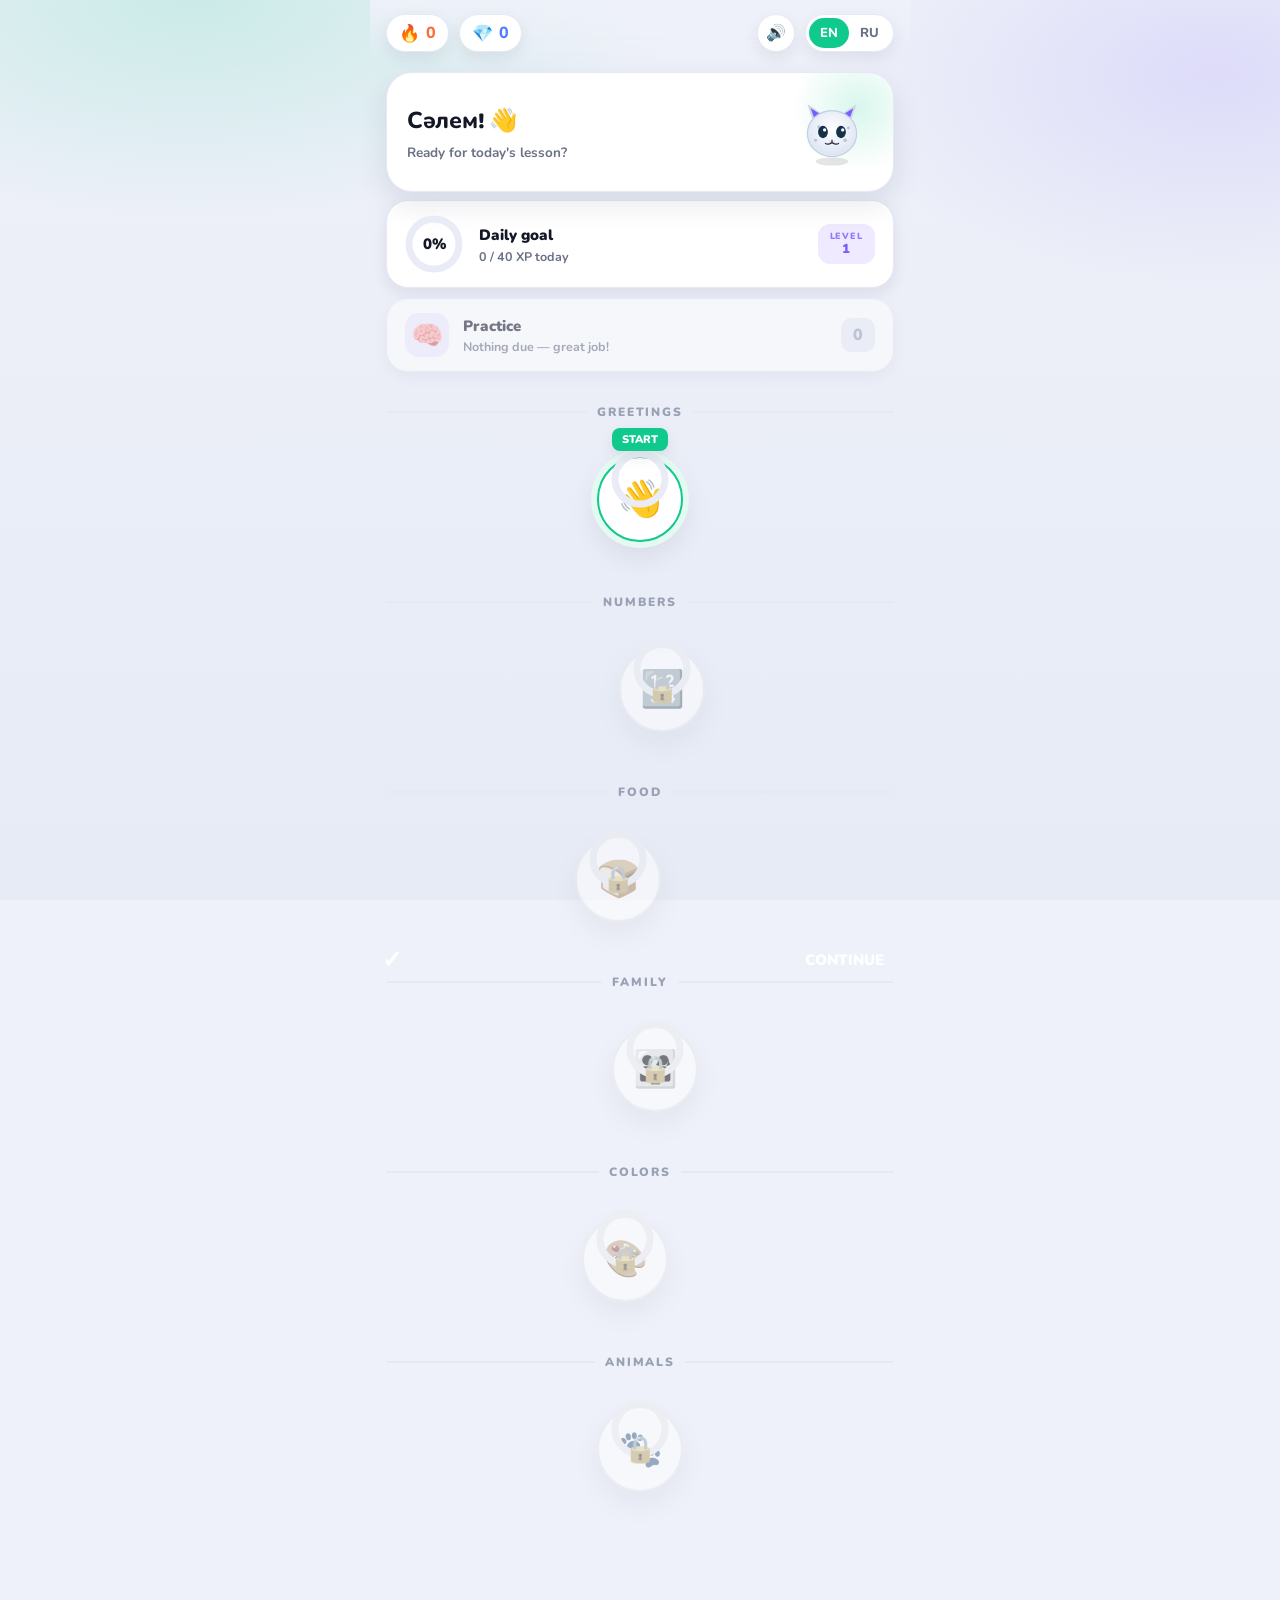
==== index.html @ d2b2ace3 "Tілашар — Kazakh learning web app Game-first Kazakh vocabulary trainer: unit path, 8 exercise types " ====
<!doctype html>
<html lang="en">
<head>
<meta charset="utf-8" />
<meta name="viewport" content="width=device-width, initial-scale=1, maximum-scale=1, user-scalable=no, viewport-fit=cover" />
<title>Tілашар — learn Kazakh</title>
<link rel="preconnect" href="https://fonts.googleapis.com">
<link rel="preconnect" href="https://fonts.gstatic.com" crossorigin>
<link href="https://fonts.googleapis.com/css2?family=Baloo+2:wght@500;600;700;800&family=Nunito:wght@400;600;700;800;900&display=swap" rel="stylesheet">
<style>
:root{
  --bg1:#eef1f9; --bg2:#e7ebf6; --panel:#ffffff; --panel2:#f7f9fe;
  --ink:#141726; --muted:#6b7286; --faint:#9aa1b5; --line:#e6e9f4;
  --brand:#10c98d; --brand2:#0aa877; --brandsoft:#e3f9f1;
  --violet:#7c5cff; --violetsoft:#efeaff;
  --gold:#f6b40a; --flame:#ff6b35; --blue:#4f7cff; --bluesoft:#e9f0ff;
  --red:#f0424a; --redsoft:#fdeaeb;
  --track:#e9ecf6; --shadow:0 12px 30px rgba(23,28,54,.10); --shadow2:0 6px 16px rgba(23,28,54,.08);
  --node:#ffffff; --lock:#c6cbdb; --glow1:rgba(16,201,141,.16); --glow2:rgba(124,92,255,.14);
}
:root[data-theme="dark"], :root.dark{
  --bg1:#0a0d18; --bg2:#0e1220; --panel:#161b2e; --panel2:#1b2136;
  --ink:#eef1fb; --muted:#98a0bd; --faint:#6b7391; --line:#252b43;
  --brandsoft:#0f3327; --violetsoft:#241a4d; --bluesoft:#152447; --redsoft:#3a1c22;
  --track:#222842; --shadow:0 18px 44px rgba(0,0,0,.5); --shadow2:0 8px 20px rgba(0,0,0,.4);
  --node:#1a2038; --lock:#3a4160; --glow1:rgba(16,201,141,.22); --glow2:rgba(124,92,255,.20);
}
@media (prefers-color-scheme:dark){
  :root:not([data-theme="light"]){
    --bg1:#0a0d18; --bg2:#0e1220; --panel:#161b2e; --panel2:#1b2136;
    --ink:#eef1fb; --muted:#98a0bd; --faint:#6b7391; --line:#252b43;
    --brandsoft:#0f3327; --violetsoft:#241a4d; --bluesoft:#152447; --redsoft:#3a1c22;
    --track:#222842; --shadow:0 18px 44px rgba(0,0,0,.5); --shadow2:0 8px 20px rgba(0,0,0,.4);
    --node:#1a2038; --lock:#3a4160; --glow1:rgba(16,201,141,.22); --glow2:rgba(124,92,255,.20);
  }
}
*{box-sizing:border-box;-webkit-tap-highlight-color:transparent}
html,body{margin:0;height:100%}
body{
  font-family:Nunito,-apple-system,BlinkMacSystemFont,"Segoe UI",sans-serif;
  color:var(--ink); background:var(--bg1);
  background-image:radial-gradient(60% 40% at 15% 0%,var(--glow1),transparent 60%),
                   radial-gradient(50% 40% at 95% 8%,var(--glow2),transparent 60%),
                   linear-gradient(var(--bg1),var(--bg2));
  background-attachment:fixed;
  -webkit-font-smoothing:antialiased; overscroll-behavior:none; user-select:none;
}
h1,h2,h3,.brandfont{font-family:"Baloo 2",Nunito,sans-serif}
.app{max-width:540px;margin:0 auto;min-height:100%;display:flex;flex-direction:column;position:relative}
button{font-family:inherit;cursor:pointer;border:none;background:none;color:inherit}
.hidden{display:none!important}
#confetti{position:fixed;inset:0;pointer-events:none;z-index:80}

/* ---------- top bar ---------- */
.top{position:sticky;top:0;z-index:20;display:flex;align-items:center;gap:10px;padding:14px 16px 10px;
  backdrop-filter:blur(10px);background:linear-gradient(var(--bg1),transparent)}
.chip{display:flex;align-items:center;gap:6px;font-weight:800;font-size:16px;background:var(--panel);
  border:1px solid var(--line);border-radius:999px;padding:7px 12px;box-shadow:var(--shadow2)}
.chip .ico{font-size:17px;line-height:1}
.chip.flame{color:var(--flame)} .chip.gem{color:var(--blue)} .chip.heart{color:var(--red)}
.spacer{flex:1}
.iconbtn{width:38px;height:38px;border-radius:50%;background:var(--panel);border:1px solid var(--line);
  box-shadow:var(--shadow2);font-size:16px;display:flex;align-items:center;justify-content:center}
.langtog{display:flex;background:var(--panel);border:1px solid var(--line);border-radius:999px;padding:3px;box-shadow:var(--shadow2)}
.langtog button{padding:6px 11px;border-radius:999px;font-weight:800;font-size:13px;color:var(--muted)}
.langtog button.on{background:var(--brand);color:#fff}

/* ---------- home ---------- */
.home{padding:4px 16px 130px}
.greet{display:flex;align-items:center;gap:16px;background:var(--panel);border:1px solid var(--line);
  border-radius:26px;padding:18px 20px;box-shadow:var(--shadow);margin:6px 0 8px;position:relative;overflow:hidden}
.greet::after{content:"";position:absolute;right:-30px;top:-30px;width:130px;height:130px;border-radius:50%;
  background:radial-gradient(circle,var(--glow1),transparent 70%)}
.greet .hi{flex:1;z-index:1}
.greet .hi h1{margin:0;font-size:23px;font-weight:800;letter-spacing:-.3px}
.greet .hi p{margin:3px 0 0;color:var(--muted);font-weight:700;font-size:13.5px}
.mascot{width:82px;height:82px;flex:none;z-index:1}
.goalcard{display:flex;align-items:center;gap:16px;background:var(--panel);border:1px solid var(--line);
  border-radius:22px;padding:14px 18px;box-shadow:var(--shadow2);margin-bottom:10px}
.ring{width:58px;height:58px;flex:none;position:relative}
.ring svg{transform:rotate(-90deg)}
.ring .rc{position:absolute;inset:0;display:flex;align-items:center;justify-content:center;font-weight:900;font-size:15px}
.goalcard .gt{flex:1}
.goalcard .gt b{font-size:15px;font-weight:900} .goalcard .gt span{display:block;color:var(--muted);font-weight:700;font-size:12.5px;margin-top:2px}
.lvlbadge{background:var(--violetsoft);color:var(--violet);font-weight:900;font-size:13px;border-radius:12px;padding:8px 12px;text-align:center;line-height:1.1}
.lvlbadge small{display:block;font-size:9px;letter-spacing:.1em;opacity:.8}

.practice{display:flex;align-items:center;gap:14px;width:100%;background:var(--panel);border:1px solid var(--line);
  border-radius:22px;padding:14px 18px;box-shadow:var(--shadow2);margin-bottom:6px;text-align:left;transition:transform .1s}
.practice:active{transform:scale(.98)}
.practice.on{border-color:var(--violet);box-shadow:0 0 0 4px var(--violetsoft),var(--shadow2)}
.practice .pico{font-size:26px;width:44px;height:44px;border-radius:14px;background:var(--violetsoft);display:flex;align-items:center;justify-content:center}
.practice .pt{flex:1}.practice .pt b{font-size:15px;font-weight:900}.practice .pt span{display:block;color:var(--muted);font-weight:700;font-size:12.5px;margin-top:2px}
.practice .pcount{font-weight:900;font-size:16px;color:var(--violet);background:var(--violetsoft);min-width:34px;text-align:center;border-radius:10px;padding:6px 8px}
.practice.off{opacity:.55}.practice.off .pcount{color:var(--faint);background:var(--track)}
.path{display:flex;flex-direction:column;align-items:center;gap:2px;margin-top:8px}
.unitband{display:flex;align-items:center;gap:10px;width:100%;margin:24px 0 34px}
.unitband .bar{flex:1;height:2px;background:var(--line);border-radius:2px}
.unitband span{font-weight:900;color:var(--faint);font-size:12px;letter-spacing:.16em;text-transform:uppercase}
.nodewrap{display:flex;flex-direction:column;align-items:center;margin-bottom:26px;position:relative}
.node{position:relative;width:86px;height:86px;border-radius:50%;display:flex;align-items:center;justify-content:center;
  font-size:36px;background:var(--node);border:2px solid var(--line);box-shadow:var(--shadow);transition:transform .12s}
.node:active{transform:scale(.93)}
.node.done{background:linear-gradient(160deg,var(--brand),var(--brand2));border-color:transparent;color:#fff;box-shadow:0 12px 26px var(--glow1)}
.node.active{border-color:var(--brand);box-shadow:0 0 0 6px var(--brandsoft),var(--shadow)}
.node.locked{opacity:.5;filter:grayscale(.6)}
.node .pr{position:absolute;inset:-8px}
.node .lockico{position:absolute;font-size:26px}
.node .lbl{position:absolute;bottom:-22px;font-size:12px;font-weight:800;color:var(--muted);white-space:nowrap}
.node .start{position:absolute;top:-30px;background:var(--brand);color:#fff;font-weight:900;font-size:11px;
  padding:4px 10px;border-radius:8px;box-shadow:var(--shadow2);animation:bob 1.6s ease-in-out infinite}
.node .start::after{content:"";position:absolute;left:50%;bottom:-5px;transform:translateX(-50%);border:5px solid transparent;border-top-color:var(--brand)}
@keyframes bob{0%,100%{transform:translateY(0)}50%{transform:translateY(-4px)}}
.connector{width:5px;height:26px;border-radius:3px;background:var(--track)}
.connector.done{background:var(--brand)}

/* ---------- lesson ---------- */
.lesson{padding:12px 16px 20px;display:flex;flex-direction:column;min-height:100vh;min-height:100dvh}
.lhead{display:flex;align-items:center;gap:12px;margin-bottom:6px}
.close{font-size:24px;color:var(--muted);font-weight:800;width:28px}
.pbar{flex:1;height:16px;background:var(--track);border-radius:99px;overflow:hidden;position:relative}
.pfill{height:100%;background:linear-gradient(90deg,var(--brand),var(--brand2));border-radius:99px;transition:width .35s cubic-bezier(.2,.8,.2,1)}
.pfill::after{content:"";position:absolute;top:2px;left:0;right:0;height:5px;border-radius:99px;background:rgba(255,255,255,.35);margin:0 8px}
.hearts{display:flex;align-items:center;gap:3px;font-size:15px;color:var(--red);font-weight:900}
.stage{flex:1;display:flex;flex-direction:column;justify-content:flex-start;padding-top:8px;animation:pop .3s cubic-bezier(.2,.9,.3,1)}
@keyframes pop{from{opacity:0;transform:translateY(10px)}to{opacity:1;transform:none}}
.kind{font-weight:900;font-size:18px;margin:14px 2px 4px;letter-spacing:-.2px}
.kindsub{color:var(--muted);font-weight:700;font-size:13px;margin:0 2px 10px}
.wordcard{display:flex;align-items:center;gap:14px;margin:14px 0 6px;background:var(--panel);border:1px solid var(--line);
  border-radius:20px;padding:18px;box-shadow:var(--shadow2)}
.wordcard .emoji{font-size:38px}
.wordcard .big{font-size:30px;font-weight:800;letter-spacing:-.3px}
.speak{margin-left:auto;font-size:22px;background:var(--bluesoft);color:var(--blue);min-width:48px;height:48px;border-radius:14px;display:flex;align-items:center;justify-content:center;border:1px solid var(--line)}
.speak:active{transform:scale(.9)}
.bigemoji{font-size:96px;text-align:center;margin:6px 0 10px;filter:drop-shadow(0 10px 16px rgba(0,0,0,.14));animation:pop .4s}
.opts{display:grid;grid-template-columns:1fr 1fr;gap:12px;margin-top:12px}
.opt{background:var(--panel);border:2px solid var(--line);border-bottom-width:4px;border-radius:16px;padding:16px 14px;
  font-size:18px;font-weight:800;text-align:center;transition:transform .07s;min-height:58px;display:flex;align-items:center;justify-content:center}
.opt:active{transform:translateY(2px)}
.opt.sel{border-color:var(--blue);background:var(--bluesoft)}
.opt.good{border-color:var(--brand);background:var(--brandsoft);color:var(--brand2)}
.opt.bad{border-color:var(--red);background:var(--redsoft);color:var(--red)}
.opt.dim{opacity:.45}
.typebox{width:100%;font-family:inherit;font-size:20px;font-weight:800;color:var(--ink);background:var(--panel);
  border:2px solid var(--line);border-radius:16px;padding:16px;margin-top:14px;outline:none}
.typebox:focus{border-color:var(--blue)}

/* match pairs */
.pairs{display:grid;grid-template-columns:1fr 1fr;gap:10px;margin-top:14px}
.tile{background:var(--panel);border:2px solid var(--line);border-bottom-width:4px;border-radius:14px;padding:15px 8px;
  font-size:16px;font-weight:800;text-align:center;transition:.12s;min-height:56px;display:flex;align-items:center;justify-content:center}
.tile:active{transform:translateY(2px)}
.tile.sel{border-color:var(--violet);background:var(--violetsoft)}
.tile.gone{opacity:0;pointer-events:none;transform:scale(.6);transition:.28s}
.tile.miss{animation:shake .32s}
@keyframes shake{0%,100%{transform:translateX(0)}25%{transform:translateX(-6px)}75%{transform:translateX(6px)}}

/* sentence build */
.answerline{min-height:60px;border-bottom:2px dashed var(--line);display:flex;flex-wrap:wrap;gap:8px;align-content:flex-start;padding:12px 4px;margin:16px 0}
.bank{display:flex;flex-wrap:wrap;gap:10px;margin-top:8px}
.wtile{background:var(--panel);border:2px solid var(--line);border-bottom-width:4px;border-radius:12px;padding:11px 15px;font-size:17px;font-weight:800;transition:.1s}
.wtile:active{transform:translateY(2px)}
.wtile.used{opacity:.25;pointer-events:none}
.answerline .wtile{border-bottom-width:2px}

.grow{flex:1;min-height:14px}
.foot{position:sticky;bottom:0;padding:14px 0 20px;background:linear-gradient(transparent,var(--bg2) 30%)}
.cta{width:100%;padding:17px;border-radius:16px;font-size:17px;font-weight:900;letter-spacing:.03em;text-transform:uppercase;
  background:var(--brand);color:#fff;border-bottom:4px solid var(--brand2);transition:.08s}
.cta:active{transform:translateY(2px);border-bottom-width:2px}
.cta:disabled{background:var(--track);color:var(--faint);border-bottom-color:var(--line)}
.cta.skip{background:transparent;color:var(--faint);border:none;text-transform:none;font-weight:800;padding:12px}

/* feedback banner */
.banner{position:fixed;left:0;right:0;bottom:0;z-index:60;padding:18px 16px 26px;transform:translateY(120%);
  transition:transform .3s cubic-bezier(.2,.9,.3,1)}
.banner.show{transform:translateY(0)}
.banner .in{max-width:540px;margin:0 auto;display:flex;align-items:center;gap:14px;flex-wrap:wrap}
.banner.ok{background:var(--brandsoft)} .banner.no{background:var(--redsoft)}
.banner .fico{width:44px;height:44px;border-radius:50%;display:flex;align-items:center;justify-content:center;font-size:24px;font-weight:900;color:#fff}
.banner.ok .fico{background:var(--brand)} .banner.no .fico{background:var(--red)}
.banner h3{margin:0;font-size:18px;font-weight:900}.banner.ok h3{color:var(--brand2)}.banner.no h3{color:var(--red)}
.banner p{margin:1px 0 0;font-weight:800;font-size:14px}
.banner .cont{margin-left:auto;padding:14px 26px;border-radius:14px;font-weight:900;font-size:15px;text-transform:uppercase;color:#fff}
.banner.ok .cont{background:var(--brand);border-bottom:4px solid var(--brand2)}
.banner.no .cont{background:var(--red);border-bottom:4px solid #c62e35}

/* summary */
.summary{padding:36px 22px;text-align:center;display:flex;flex-direction:column;align-items:center;justify-content:center;min-height:86vh}
.summary .trophy{font-size:78px;animation:pop .5s}
.summary h2{font-size:27px;font-weight:800;margin:8px 0 2px}
.summary .sub{color:var(--muted);font-weight:700;margin:0 0 24px}
.pills{display:flex;gap:12px;flex-wrap:wrap;justify-content:center;margin-bottom:30px}
.pill{background:var(--panel);border:1px solid var(--line);border-radius:18px;padding:2px;min-width:104px;box-shadow:var(--shadow2);overflow:hidden}
.pill .cap{font-size:10px;font-weight:900;letter-spacing:.1em;text-transform:uppercase;color:#fff;padding:6px}
.pill.xp .cap{background:var(--gold)} .pill.acc .cap{background:var(--brand)} .pill.streak .cap{background:var(--flame)} .pill.combo .cap{background:var(--violet)}
.pill .n{font-size:26px;font-weight:900;padding:12px 8px 14px}
.summary .cta{max-width:360px}

.toast{position:fixed;top:70px;left:50%;transform:translateX(-50%) translateY(-8px);background:var(--ink);color:var(--bg1);
  padding:11px 18px;border-radius:14px;font-weight:800;font-size:14px;z-index:90;opacity:0;transition:.22s;pointer-events:none;box-shadow:var(--shadow)}
.toast.show{opacity:1;transform:translateX(-50%) translateY(0)}
.levelup{position:fixed;inset:0;z-index:85;display:flex;align-items:center;justify-content:center;background:rgba(10,13,24,.55);opacity:0;pointer-events:none;transition:.25s}
.levelup.show{opacity:1;pointer-events:auto}
.levelup .card{background:var(--panel);border-radius:26px;padding:34px 40px;text-align:center;box-shadow:var(--shadow);animation:pop .4s}
.levelup .big{font-size:66px} .levelup h2{margin:6px 0 2px} .levelup p{color:var(--muted);font-weight:700;margin:0 0 18px}
</style>
</head>
<body>
<canvas id="confetti"></canvas>
<div class="app">
  <div class="top" id="top">
    <div class="chip flame"><span class="ico">🔥</span><span id="tStreak">0</span></div>
    <div class="chip gem"><span class="ico">💎</span><span id="tXp">0</span></div>
    <div class="spacer"></div>
    <button class="iconbtn" id="mute">🔊</button>
    <div class="langtog" id="langtog"><button data-l="en">EN</button><button data-l="ru">RU</button></div>
  </div>

  <!-- HOME -->
  <div class="home" id="home">
    <div class="greet">
      <div class="hi"><h1 id="gHi">Сәлем! 👋</h1><p id="gSub">Ready for today's lesson?</p></div>
      <div class="mascot" id="mascotHome"></div>
    </div>
    <div class="goalcard">
      <div class="ring" id="goalRing"></div>
      <div class="gt"><b id="goalTitle">Daily goal</b><span id="goalSub">0 / 40 XP today</span></div>
      <div class="lvlbadge"><small id="lvlCap">LEVEL</small><span id="lvlNum">1</span></div>
    </div>
    <button class="practice" id="practice">
      <div class="pico">🧠</div>
      <div class="pt"><b id="pTitle">Practice</b><span id="pSub">No words due yet</span></div>
      <div class="pcount" id="pCount">0</div>
    </button>
    <div class="path" id="path"></div>
  </div>

  <!-- LESSON -->
  <div class="lesson hidden" id="lesson">
    <div class="lhead">
      <button class="close" id="quit">✕</button>
      <div class="pbar"><div class="pfill" id="pfill" style="width:0"></div></div>
      <div class="hearts" id="hearts"></div>
    </div>
    <div class="stage" id="stage"></div>
    <div class="grow"></div>
    <div class="foot"><button class="cta" id="cta" disabled>Check</button></div>
  </div>

  <!-- SUMMARY -->
  <div class="summary hidden" id="summary">
    <div class="trophy" id="sTrophy">🏆</div>
    <h2 id="sTitle">Lesson complete!</h2>
    <p class="sub" id="sSub"></p>
    <div class="pills">
      <div class="pill xp"><div class="cap" id="cXp">XP</div><div class="n" id="sXp">0</div></div>
      <div class="pill acc"><div class="cap" id="cAcc">Accuracy</div><div class="n" id="sAcc">0%</div></div>
      <div class="pill combo"><div class="cap" id="cCombo">Best combo</div><div class="n" id="sCombo">0</div></div>
    </div>
    <button class="cta" id="sCont">Continue</button>
  </div>
</div>

<div class="banner" id="banner"><div class="in">
  <div class="fico" id="bIco">✓</div>
  <div><h3 id="bTitle"></h3><p id="bSub"></p></div>
  <button class="cont" id="bCont">Continue</button>
</div></div>
<div class="toast" id="toast"></div>
<div class="levelup" id="levelup"><div class="card">
  <div class="big">🎉</div><h2 id="luTitle">Level 2!</h2><p id="luSub">Keep it up</p>
  <button class="cta" id="luCont" style="max-width:220px">Nice</button>
</div></div>

<script>
/* =====================================================================
   Tілашар v2 — Kazakh learning app.
   Best-of: Duolingo (path/streak/hearts/XP/levels/goal), Anki (SM-2 SRS),
   Drops+Rosetta (picture assoc), Quizlet (match pairs), Memrise (listening),
   Clozemaster (sentence build). Single file; mirrors schema.sql 1:1.
   ===================================================================== */

/* ---------------- CONTENT ---------------- */
const UNITS=[
 {id:"greetings",icon:"👋",name:{en:"Greetings",ru:"Приветствия"},words:[
   {kk:"Сәлем",en:"hello",ru:"привет",e:"👋"},
   {kk:"Сау бол",en:"goodbye",ru:"пока",e:"🙋"},
   {kk:"Рахмет",en:"thank you",ru:"спасибо",e:"🙏"},
   {kk:"Иә",en:"yes",ru:"да",e:"✅"},
   {kk:"Жоқ",en:"no",ru:"нет",e:"❌"},
   {kk:"Кешіріңіз",en:"sorry",ru:"извините",e:"😔"},
   {kk:"Жақсы",en:"good",ru:"хорошо",e:"👍"},
   {kk:"Қалайсың",en:"how are you",ru:"как дела",e:"🤔"}],
   sents:[{kk:"Сәлем! Қалайсың?",en:["Hello","!","How","are","you","?"],ru:["Привет","!","Как","дела","?"]}]},
 {id:"numbers",icon:"🔢",name:{en:"Numbers",ru:"Числа"},words:[
   {kk:"Бір",en:"one",ru:"один",e:"1️⃣"},{kk:"Екі",en:"two",ru:"два",e:"2️⃣"},
   {kk:"Үш",en:"three",ru:"три",e:"3️⃣"},{kk:"Төрт",en:"four",ru:"четыре",e:"4️⃣"},
   {kk:"Бес",en:"five",ru:"пять",e:"5️⃣"},{kk:"Алты",en:"six",ru:"шесть",e:"6️⃣"},
   {kk:"Жеті",en:"seven",ru:"семь",e:"7️⃣"},{kk:"Сегіз",en:"eight",ru:"восемь",e:"8️⃣"},
   {kk:"Тоғыз",en:"nine",ru:"девять",e:"9️⃣"},{kk:"Он",en:"ten",ru:"десять",e:"🔟"}],
   sents:[{kk:"Бір ит",en:["One","dog"],ru:["Одна","собака"]}]},
 {id:"food",icon:"🍞",name:{en:"Food",ru:"Еда"},words:[
   {kk:"Нан",en:"bread",ru:"хлеб",e:"🍞"},{kk:"Су",en:"water",ru:"вода",e:"💧"},
   {kk:"Ет",en:"meat",ru:"мясо",e:"🍖"},{kk:"Сүт",en:"milk",ru:"молоко",e:"🥛"},
   {kk:"Шай",en:"tea",ru:"чай",e:"🍵"},{kk:"Алма",en:"apple",ru:"яблоко",e:"🍎"},
   {kk:"Күріш",en:"rice",ru:"рис",e:"🍚"},{kk:"Тұз",en:"salt",ru:"соль",e:"🧂"}],
   sents:[{kk:"Мен су ішемін",en:["I","drink","water"],ru:["Я","пью","воду"]},
          {kk:"Мен нан жеймін",en:["I","eat","bread"],ru:["Я","ем","хлеб"]}]},
 {id:"family",icon:"👨‍👩‍👧",name:{en:"Family",ru:"Семья"},words:[
   {kk:"Ана",en:"mother",ru:"мама",e:"👩"},{kk:"Әке",en:"father",ru:"папа",e:"👨"},
   {kk:"Апа",en:"older sister",ru:"старшая сестра",e:"👧"},{kk:"Аға",en:"older brother",ru:"старший брат",e:"👦"},
   {kk:"Бала",en:"child",ru:"ребёнок",e:"🧒"},{kk:"Ата",en:"grandfather",ru:"дедушка",e:"👴"},
   {kk:"Әже",en:"grandmother",ru:"бабушка",e:"👵"},{kk:"Отбасы",en:"family",ru:"семья",e:"👨‍👩‍👧‍👦"}],
   sents:[{kk:"Бұл менің анам",en:["This","is","my","mother"],ru:["Это","моя","мама"]}]},
 {id:"colors",icon:"🎨",name:{en:"Colors",ru:"Цвета"},words:[
   {kk:"Қызыл",en:"red",ru:"красный",e:"🔴"},{kk:"Көк",en:"blue",ru:"синий",e:"🔵"},
   {kk:"Сары",en:"yellow",ru:"жёлтый",e:"🟡"},{kk:"Жасыл",en:"green",ru:"зелёный",e:"🟢"},
   {kk:"Ақ",en:"white",ru:"белый",e:"⚪"},{kk:"Қара",en:"black",ru:"чёрный",e:"⚫"},
   {kk:"Қоңыр",en:"brown",ru:"коричневый",e:"🟤"},{kk:"Сұр",en:"grey",ru:"серый",e:"🩶"}],
   sents:[{kk:"Қызыл алма",en:["A","red","apple"],ru:["Красное","яблоко"]}]},
 {id:"animals",icon:"🐾",name:{en:"Animals",ru:"Животные"},words:[
   {kk:"Ит",en:"dog",ru:"собака",e:"🐕"},{kk:"Мысық",en:"cat",ru:"кошка",e:"🐈"},
   {kk:"Ат",en:"horse",ru:"лошадь",e:"🐎"},{kk:"Сиыр",en:"cow",ru:"корова",e:"🐄"},
   {kk:"Қой",en:"sheep",ru:"овца",e:"🐑"},{kk:"Түйе",en:"camel",ru:"верблюд",e:"🐪"},
   {kk:"Барыс",en:"snow leopard",ru:"барс",e:"🐆"},{kk:"Бүркіт",en:"eagle",ru:"орёл",e:"🦅"}],
   sents:[{kk:"Бұл менің итім",en:["This","is","my","dog"],ru:["Это","моя","собака"]}]},
];
UNITS.forEach(u=>u.words.forEach((w,i)=>{w.id=u.id+":"+i;w.unit=u.id;}));
const ALL=[]; UNITS.forEach(u=>u.words.forEach(w=>ALL.push(w)));
const BYID={}; ALL.forEach(w=>BYID[w.id]=w);

/* ---------------- i18n ---------------- */
const T={en:{
  ready:"Ready for today's lesson?",goal:"Daily goal",goalSub:(a,b)=>a+" / "+b+" XP today",goalDone:"Goal reached! 🎉",
  level:"LEVEL",lvup:"Level",keepgo:"Keep it up!",start:"START",locked:"Finish the unit above first",
  new:"New word",tapKnow:"Tap the meaning",tapWord:"Tap the Kazakh word",listen:"Listen and choose",
  type:"Type the translation",picture:"Which word is this?",match:"Tap the matching pairs",build:"Build the sentence",
  check:"Check",cont:"Continue",gotit:"Got it",nice:["Nice!","Great!","Correct!","Perfect!","Дұрыс!"],oops:"Answer:",
  done:"Lesson complete!",unitDone:"Unit complete!",xp:"XP",acc:"Accuracy",combo:"Best combo",
  noHearts:"Out of hearts",noHeartsSub:"Review this unit to try again",retry:"Try again",typeph:"type in English",
  streakUp:(n)=>n+" day streak! 🔥",
  practice:"Practice",due:(n)=>n+" word"+(n===1?"":"s")+" to review",noDue:"Nothing due — great job!",reviewDone:"Review complete!"},
 ru:{
  ready:"Готов к сегодняшнему уроку?",goal:"Цель дня",goalSub:(a,b)=>a+" / "+b+" XP сегодня",goalDone:"Цель достигнута! 🎉",
  level:"УРОВЕНЬ",lvup:"Уровень",keepgo:"Так держать!",start:"НАЧАТЬ",locked:"Сначала закончи юнит выше",
  new:"Новое слово",tapKnow:"Выбери перевод",tapWord:"Выбери казахское слово",listen:"Послушай и выбери",
  type:"Напиши перевод",picture:"Какое это слово?",match:"Соедини пары",build:"Составь предложение",
  check:"Проверить",cont:"Продолжить",gotit:"Понятно",nice:["Отлично!","Супер!","Верно!","Идеально!","Дұрыс!"],oops:"Ответ:",
  done:"Урок пройден!",unitDone:"Юнит пройден!",xp:"XP",acc:"Точность",combo:"Комбо",
  noHearts:"Жизни закончились",noHeartsSub:"Повтори юнит, чтобы попробовать снова",retry:"Ещё раз",typeph:"напиши по-русски",
  streakUp:(n)=>n+" дней подряд! 🔥",
  practice:"Повторение",due:(n)=>n+" "+(n%10===1&&n%100!==11?"слово":"слов")+" на повтор",noDue:"Нечего повторять — молодец!",reviewDone:"Повторение завершено!"}};
const L=()=>T[S.lang];

/* ---------------- STATE / storage ---------------- */
const KEY="tilashar.v2", GOAL=40, MAXHEARTS=5;
const LV=[0,40,100,180,290,440,640,900,1220,1600,2050,2600]; // xp thresholds
function levelFor(xp){let l=1;for(let i=0;i<LV.length;i++)if(xp>=LV[i])l=i+1;return l;}
let S=Object.assign({lang:"en",xp:0,streak:0,lastDay:null,goalDay:null,dailyXp:0,muted:false,srs:{}},load());
function load(){try{return JSON.parse(localStorage.getItem(KEY))||{}}catch(e){return{}}}
function save(){try{localStorage.setItem(KEY,JSON.stringify(S))}catch(e){}}
function srs(id){return S.srs[id]||(S.srs[id]={str:0,ease:2.3,intv:0,due:0,seen:0})}
const MASTER=4;
function today(){return new Date().toISOString().slice(0,10)}
function now(){return Date.now()}
// SM-2 lite: quality good(true)/again(false)
function schedule(id,good){
  const c=srs(id);c.seen++;
  if(good){c.str=Math.min(c.str+1,6);c.ease=Math.min(c.ease+0.05,3);
    c.intv=c.intv===0?1:c.intv===1?3:Math.round(c.intv*c.ease);}
  else{c.str=Math.max(c.str-1,0);c.ease=Math.max(c.ease-0.2,1.4);c.intv=1;}
  c.due=now()+c.intv*864e5;
}
function unitLearned(u){return u.words.every(w=>srs(w.id).str>=MASTER)}
function unitProg(u){let s=0;u.words.forEach(w=>s+=Math.min(srs(w.id).str,MASTER));return s/(u.words.length*MASTER)}
function unitOpen(i){return i===0||unitLearned(UNITS[i-1])}
function dueWords(){return ALL.filter(w=>{const c=srs(w.id);return c.seen>0&&c.due<=now()}).sort((a,b)=>srs(a.id).due-srs(b.id).due)}
function learnedCount(){return ALL.filter(w=>srs(w.id).str>=MASTER).length}
function rollDay(){const t=today();if(S.goalDay!==t){S.goalDay=t;S.dailyXp=0;}}
function addXp(n){
  S.xp+=n;S.dailyXp+=n;
  const t=today();
  if(S.lastDay!==t){const y=new Date(now()-864e5).toISOString().slice(0,10);S.streak=(S.lastDay===y)?S.streak+1:1;S.lastDay=t;newStreak=true;}
  save();
}
let newStreak=false;

/* ---------------- helpers ---------------- */
const $=s=>document.querySelector(s);
function norm(s){return(s||"").toLowerCase().trim().replace(/[.,!?;:"'`]/g,"").replace(/ё/g,"е").replace(/\s+/g," ")}
function shuffle(a){a=a.slice();for(let i=a.length-1;i>0;i--){const j=(Math.random()*(i+1))|0;[a[i],a[j]]=[a[j],a[i]]}return a}
function pick(a){return a[(Math.random()*a.length)|0]}
function sampleWords(n,exclude){return shuffle(ALL.filter(w=>w!==exclude)).slice(0,n)}
function toast(m){const t=$("#toast");t.textContent=m;t.classList.add("show");clearTimeout(t._h);t._h=setTimeout(()=>t.classList.remove("show"),1600)}

/* ---------------- AUDIO (Web Audio beeps + speech) ---------------- */
let AC=null;
function ac(){if(!AC){try{AC=new(window.AudioContext||window.webkitAudioContext)()}catch(e){}}return AC}
function beep(seq){if(S.muted)return;const a=ac();if(!a)return;let t=a.currentTime;
  seq.forEach(([f,d,type])=>{const o=a.createOscillator(),g=a.createGain();o.type=type||"sine";o.frequency.value=f;
    o.connect(g);g.connect(a.destination);g.gain.setValueAtTime(0.0001,t);g.gain.exponentialRampToValueAtTime(0.16,t+0.01);
    g.gain.exponentialRampToValueAtTime(0.0001,t+d);o.start(t);o.stop(t+d);t+=d*0.9;});}
const sfxOk=()=>beep([[660,0.09],[880,0.13]]);
const sfxNo=()=>beep([[200,0.16,"square"],[150,0.18,"square"]]);
const sfxDone=()=>beep([[523,0.12],[659,0.12],[784,0.12],[1046,0.22]]);
const sfxTap=()=>beep([[440,0.05]]);
const sfxLevel=()=>beep([[523,0.1],[659,0.1],[784,0.1],[1046,0.14],[1318,0.24]]);
function speak(txt){try{if(S.muted)return;const u=new SpeechSynthesisUtterance(txt);u.lang="kk-KZ";u.rate=.82;speechSynthesis.cancel();speechSynthesis.speak(u);}catch(e){}}

/* ---------------- MASCOT (inline SVG snow leopard) ---------------- */
function mascotSVG(){return `<svg viewBox="0 0 100 100" width="100%" height="100%" aria-hidden="true">
  <defs><radialGradient id="mg" cx="50%" cy="40%" r="65%"><stop offset="0%" stop-color="#fff"/><stop offset="100%" stop-color="#d9e2f2"/></radialGradient></defs>
  <g class="mbob">
   <ellipse cx="50" cy="86" rx="20" ry="5" fill="rgba(0,0,0,.10)"/>
   <path d="M26 34 L20 16 L38 28 Z" fill="#cdd7ea"/><path d="M74 34 L80 16 L62 28 Z" fill="#cdd7ea"/>
   <path d="M28 32 L24 21 L37 29 Z" fill="#7c5cff"/><path d="M72 32 L76 21 L63 29 Z" fill="#7c5cff"/>
   <ellipse cx="50" cy="52" rx="30" ry="28" fill="url(#mg)" stroke="#c3cee2" stroke-width="1.5"/>
   <circle cx="34" cy="44" r="2.2" fill="#b9c4dc"/><circle cx="66" cy="60" r="2.2" fill="#b9c4dc"/>
   <circle cx="70" cy="45" r="1.8" fill="#b9c4dc"/><circle cx="30" cy="60" r="1.8" fill="#b9c4dc"/>
   <g class="meyes"><ellipse cx="39" cy="50" rx="6" ry="7.5" fill="#16324a"/><ellipse cx="61" cy="50" rx="6" ry="7.5" fill="#16324a"/>
     <circle cx="41" cy="47.5" r="2" fill="#fff"/><circle cx="63" cy="47.5" r="2" fill="#fff"/></g>
   <path d="M46 62 Q50 66 54 62" fill="#f6a6b6"/>
   <path d="M50 60 L50 63 M50 63 Q45 66 42 64 M50 63 Q55 66 58 64" stroke="#16324a" stroke-width="1.5" fill="none" stroke-linecap="round"/>
  </g></svg>`;}
const mascotCSS=`<style>.mbob{transform-origin:50px 60px;animation:mb 3s ease-in-out infinite}
@keyframes mb{0%,100%{transform:translateY(0) rotate(-1deg)}50%{transform:translateY(-3px) rotate(1deg)}}
.meyes{animation:blink 4.5s infinite}@keyframes blink{0%,96%,100%{transform:scaleY(1)}98%{transform:scaleY(.1)}}</style>`;

/* ---------------- TOP + settings ---------------- */
function paintTop(){$("#tStreak").textContent=S.streak;$("#tXp").textContent=S.xp;
  document.querySelectorAll("#langtog button").forEach(b=>b.classList.toggle("on",b.dataset.l===S.lang));
  $("#mute").textContent=S.muted?"🔇":"🔊";}
document.querySelectorAll("#langtog button").forEach(b=>b.onclick=()=>{S.lang=b.dataset.l;save();paintTop();renderHome();});
$("#mute").onclick=()=>{S.muted=!S.muted;save();paintTop();if(!S.muted){ac();sfxTap();}};

/* ---------------- HOME ---------------- */
function ringSVG(p,color){const r=25,c=2*Math.PI*r,off=c*(1-p);
  return `<svg width="58" height="58" viewBox="0 0 58 58"><circle cx="29" cy="29" r="${r}" fill="none" stroke="var(--track)" stroke-width="7"/>
   <circle cx="29" cy="29" r="${r}" fill="none" stroke="${color}" stroke-width="7" stroke-linecap="round" stroke-dasharray="${c}" stroke-dashoffset="${off}"/></svg>`;}
function renderHome(){
  rollDay();save();
  $("#gHi").innerHTML="Сәлем! 👋";$("#gSub").textContent=L().ready;
  $("#mascotHome").innerHTML=mascotCSS+mascotSVG();
  const gp=Math.min(S.dailyXp/GOAL,1);
  $("#goalRing").innerHTML=ringSVG(gp,"var(--brand)")+`<div class="rc">${Math.round(gp*100)}%</div>`;
  $("#goalTitle").textContent=L().goal;
  $("#goalSub").textContent=gp>=1?L().goalDone:L().goalSub(S.dailyXp,GOAL);
  $("#lvlCap").textContent=L().level;$("#lvlNum").textContent=levelFor(S.xp);
  // practice card (SRS review across all units)
  const due=dueWords();const pc=$("#practice");
  $("#pTitle").textContent=L().practice;$("#pCount").textContent=due.length;
  $("#pSub").textContent=due.length?L().due(due.length):L().noDue;
  pc.className="practice "+(due.length?"on":"off");
  pc.onclick=()=>{if(due.length){ac();startReview(due);}};
  const path=$("#path");path.innerHTML="";
  UNITS.forEach((u,ui)=>{
    const band=document.createElement("div");band.className="unitband";
    band.innerHTML=`<div class="bar"></div><span>${u.name[S.lang]}</span><div class="bar"></div>`;path.appendChild(band);
    const wrap=document.createElement("div");wrap.className="nodewrap";
    const nudge=[0,44,-44,30,-30,0][ui%6];
    const node=document.createElement("button");
    const done=unitLearned(u),open=unitOpen(ui);
    node.className="node "+(done?"done":open?"active":"locked");node.style.marginLeft=nudge+"px";
    node.innerHTML=`<div class="pr">${ringSVG(unitProg(u),"var(--gold)")}</div>
      <span>${done?"⭐":u.icon}</span>${!open?'<span class="lockico">🔒</span>':''}
      ${open&&!done?`<span class="start">${L().start}</span>`:''}`;
    node.onclick=()=>{ac();open?startLesson(ui):toast(L().locked)};
    wrap.appendChild(node);path.appendChild(wrap);
  });
  show("home");
}

/* ---------------- LESSON ENGINE ---------------- */
let LS=null;
function buildLesson(u){
  const due=u.words.filter(w=>{const c=srs(w.id);return c.str<MASTER||c.due<=now()});
  const focus=(due.length?due:u.words).slice(0,7);
  const q=[];
  focus.forEach(w=>{
    const c=srs(w.id);
    if(c.seen===0){q.push({t:"intro",w});q.push({t:pick(["mc","picture","listen"]),w});}
    else{q.push({t:pick(["mc","mcRev","type","listen","picture","mc"]),w});}
  });
  // shuffle the test items (keep intro right before nothing special; simple shuffle ok)
  const intros=q.filter(x=>x.t==="intro"),tests=shuffle(q.filter(x=>x.t!=="intro"));
  let out=[];
  // interleave: an intro is placed just before its first test
  const placed=new Set();
  tests.forEach(item=>{
    const intro=intros.find(x=>x.w===item.w&&!placed.has(x.w));
    if(intro){out.push(intro);placed.add(intro.w);}
    out.push(item);
  });
  intros.forEach(x=>{if(!placed.has(x.w)){out.unshift(x);placed.add(x.w);}});
  // insert a match-pairs mini-game if >=3 focus words
  if(focus.length>=3){const at=Math.min(3,out.length);out.splice(at,0,{t:"pairs",set:shuffle(focus).slice(0,Math.min(5,focus.length))});}
  // add one sentence build if unit has sentences
  if(u.sents&&u.sents.length){out.push({t:"build",s:pick(u.sents)});}
  return out;
}
function startLesson(ui){
  const u=UNITS[ui];
  LS={u,ui,q:buildLesson(u),i:0,hearts:MAXHEARTS,right:0,ans:0,combo:0,bestCombo:0,xp:0,dead:false};
  show("lesson");renderHearts();next();
}
function startReview(due){
  const focus=due.slice(0,10);
  const q=focus.map(w=>({t:pick(["mc","mcRev","type","listen","picture"]),w}));
  const out=shuffle(q);
  if(focus.length>=3)out.splice(Math.min(3,out.length),0,{t:"pairs",set:shuffle(focus).slice(0,Math.min(5,focus.length))});
  LS={u:UNITS[0],ui:0,q:out,i:0,hearts:MAXHEARTS,right:0,ans:0,combo:0,bestCombo:0,xp:0,dead:false,review:true};
  show("lesson");renderHearts();next();
}
function renderHearts(){$("#hearts").innerHTML=Array.from({length:MAXHEARTS},(_,i)=>i<LS.hearts?"❤️":"🤍").join("");}
function setProgress(){$("#pfill").style.width=(LS.i/LS.q.length*100)+"%";}
function next(){
  if(LS.dead)return;
  if(LS.i>=LS.q.length)return finish();
  setProgress();
  const item=LS.q[LS.i];
  const R={mc:exMC,mcRev:exMCRev,type:exType,listen:exListen,picture:exPicture,pairs:exPairs,build:exBuild,intro:exIntro}[item.t];
  R(item);
}
function cta(label,enabled,fn){const b=$("#cta");b.className="cta";b.textContent=label;b.disabled=!enabled;b.onclick=fn;}
function advance(){LS.i++;$("#banner").classList.remove("show");next();}
function grade(good,correctText,word){
  LS.ans++;
  if(good){LS.right++;LS.combo++;LS.bestCombo=Math.max(LS.bestCombo,LS.combo);
    let gain=10+Math.min(LS.combo-1,5)*2;LS.xp+=gain;sfxOk();}
  else{LS.combo=0;LS.hearts--;renderHearts();sfxNo();
    if(LS.hearts<=0){return outOfHearts();}}
  if(word)schedule(word.id,good);save();
  showBanner(good,correctText,word);
}
function showBanner(good,correctText,word){
  const b=$("#banner");b.className="banner "+(good?"ok":"no")+" show";
  $("#bIco").textContent=good?"✓":"✕";
  $("#bTitle").textContent=good?pick(L().nice):L().oops;
  $("#bSub").textContent=good?(word?word.kk+" → "+correctText:correctText):correctText;
  $("#bCont").textContent=L().cont;$("#bCont").onclick=advance;
  if(good&&word)speak(word.kk);
}
function outOfHearts(){
  LS.dead=true;save();sfxNo();
  const st=$("#stage");st.innerHTML=`<div style="text-align:center;padding:40px 10px">
    <div style="font-size:70px">💔</div><h2 style="font-size:24px;margin:8px 0 4px">${L().noHearts}</h2>
    <p style="color:var(--muted);font-weight:700">${L().noHeartsSub}</p></div>`;
  $("#banner").classList.remove("show");
  cta(L().retry,true,()=>renderHome());
}

/* ----- exercise: intro (teach) ----- */
function exIntro(item){const w=item.w;
  $("#stage").innerHTML=`<div class="kind">${L().new}</div>
    <div class="bigemoji">${w.e}</div>
    <div class="wordcard"><div class="big">${w.kk}</div>
      <button class="speak" id="spk">🔊</button></div>
    <div style="text-align:center;font-size:20px;font-weight:800;color:var(--muted);margin-top:8px">${w[S.lang]}</div>`;
  $("#spk").onclick=()=>speak(w.kk);speak(w.kk);
  cta(L().gotit,true,()=>{LS.i++;next();});
}
/* ----- multiple choice kk -> meaning ----- */
function exMC(item){const w=item.w,tgt=w[S.lang];
  const opts=shuffle([tgt,...sampleWords(3,w).map(x=>x[S.lang])]);
  $("#stage").innerHTML=`<div class="kind">${L().tapKnow}</div>
    <div class="wordcard"><div class="emoji">${w.e}</div><div class="big">${w.kk}</div><button class="speak" id="spk">🔊</button></div>
    <div class="opts" id="opts">${opts.map(o=>`<button class="opt">${o}</button>`).join("")}</div>`;
  $("#spk").onclick=()=>speak(w.kk);
  let sel=null;
  document.querySelectorAll("#opts .opt").forEach(o=>o.onclick=()=>{sfxTap();document.querySelectorAll("#opts .opt").forEach(x=>x.classList.remove("sel"));o.classList.add("sel");sel=o.textContent;cta(L().check,true,submit);});
  cta(L().check,false,null);
  function submit(){const ok=sel===tgt;
    document.querySelectorAll("#opts .opt").forEach(o=>{o.style.pointerEvents="none";if(o.textContent===tgt)o.classList.add("good");else if(o.textContent===sel)o.classList.add("bad");else o.classList.add("dim");});
    grade(ok,tgt,w);}
}
/* ----- multiple choice meaning -> kk ----- */
function exMCRev(item){const w=item.w;
  const opts=shuffle([w,...sampleWords(3,w)]);
  $("#stage").innerHTML=`<div class="kind">${L().tapWord}</div>
    <div class="wordcard"><div class="emoji">${w.e}</div><div class="big">${w[S.lang]}</div></div>
    <div class="opts" id="opts">${opts.map(o=>`<button class="opt" data-id="${o.id}">${o.kk}</button>`).join("")}</div>`;
  let sel=null;
  document.querySelectorAll("#opts .opt").forEach(o=>o.onclick=()=>{sfxTap();document.querySelectorAll("#opts .opt").forEach(x=>x.classList.remove("sel"));o.classList.add("sel");sel=o;cta(L().check,true,submit);});
  cta(L().check,false,null);
  function submit(){const ok=sel.dataset.id===w.id;
    document.querySelectorAll("#opts .opt").forEach(o=>{o.style.pointerEvents="none";if(o.dataset.id===w.id)o.classList.add("good");else if(o===sel)o.classList.add("bad");else o.classList.add("dim");});
    grade(ok,w.kk,w);}
}
/* ----- listening ----- */
function exListen(item){const w=item.w,tgt=w[S.lang];
  const opts=shuffle([tgt,...sampleWords(3,w).map(x=>x[S.lang])]);
  $("#stage").innerHTML=`<div class="kind">${L().listen}</div>
    <div style="text-align:center;margin:18px 0"><button class="speak" id="spk" style="width:88px;height:88px;font-size:38px;border-radius:26px;margin:auto">🔊</button></div>
    <div class="opts" id="opts">${opts.map(o=>`<button class="opt">${o}</button>`).join("")}</div>`;
  $("#spk").onclick=()=>speak(w.kk);speak(w.kk);
  let sel=null;
  document.querySelectorAll("#opts .opt").forEach(o=>o.onclick=()=>{sfxTap();document.querySelectorAll("#opts .opt").forEach(x=>x.classList.remove("sel"));o.classList.add("sel");sel=o.textContent;cta(L().check,true,submit);});
  cta(L().check,false,null);
  function submit(){const ok=sel===tgt;
    document.querySelectorAll("#opts .opt").forEach(o=>{o.style.pointerEvents="none";if(o.textContent===tgt)o.classList.add("good");else if(o.textContent===sel)o.classList.add("bad");else o.classList.add("dim");});
    grade(ok,tgt,w);}
}
/* ----- picture (Drops/Rosetta) ----- */
function exPicture(item){const w=item.w;
  const opts=shuffle([w,...sampleWords(3,w)]);
  $("#stage").innerHTML=`<div class="kind">${L().picture}</div>
    <div class="bigemoji">${w.e}</div>
    <div class="opts" id="opts">${opts.map(o=>`<button class="opt" data-id="${o.id}">${o.kk}</button>`).join("")}</div>`;
  let sel=null;
  document.querySelectorAll("#opts .opt").forEach(o=>o.onclick=()=>{sfxTap();document.querySelectorAll("#opts .opt").forEach(x=>x.classList.remove("sel"));o.classList.add("sel");sel=o;cta(L().check,true,submit);});
  cta(L().check,false,null);
  function submit(){const ok=sel.dataset.id===w.id;
    document.querySelectorAll("#opts .opt").forEach(o=>{o.style.pointerEvents="none";if(o.dataset.id===w.id)o.classList.add("good");else if(o===sel)o.classList.add("bad");else o.classList.add("dim");});
    grade(ok,w[S.lang],w);}
}
/* ----- type ----- */
function exType(item){const w=item.w,tgt=w[S.lang];
  $("#stage").innerHTML=`<div class="kind">${L().type}</div>
    <div class="wordcard"><div class="emoji">${w.e}</div><div class="big">${w.kk}</div><button class="speak" id="spk">🔊</button></div>
    <input class="typebox" id="tin" autocomplete="off" autocorrect="off" autocapitalize="off" spellcheck="false" placeholder="${L().typeph}">`;
  $("#spk").onclick=()=>speak(w.kk);
  const inp=$("#tin");inp.oninput=()=>cta(L().check,!!inp.value.trim(),submit);
  inp.onkeydown=e=>{if(e.key==="Enter"&&inp.value.trim())submit();};
  setTimeout(()=>inp.focus(),60);cta(L().check,false,null);
  function submit(){inp.blur();const ok=norm(inp.value)===norm(tgt);grade(ok,tgt,w);}
}
/* ----- match pairs (Quizlet) ----- */
function exPairs(item){const set=item.set;
  const left=set.map(w=>({id:w.id,txt:w.kk,w})), right=shuffle(set.map(w=>({id:w.id,txt:w[S.lang]})));
  const cells=shuffle([...left.map(x=>({...x,side:"l"})),...right.map(x=>({...x,side:"r"}))]);
  $("#stage").innerHTML=`<div class="kind">${L().match}</div>
    <div class="pairs" id="pairs">${cells.map((c,i)=>`<button class="tile" data-i="${i}" data-id="${c.id}">${c.txt}</button>`).join("")}</div>`;
  cta(L().check,false,null);$("#cta").style.visibility="hidden";
  let sel=null,left_=set.length,firstMiss=false;
  document.querySelectorAll("#pairs .tile").forEach(t=>t.onclick=()=>{
    if(t.classList.contains("gone"))return;sfxTap();
    if(!sel){sel=t;t.classList.add("sel");return;}
    if(sel===t){t.classList.remove("sel");sel=null;return;}
    if(sel.dataset.id===t.dataset.id){
      sel.classList.add("gone");t.classList.add("gone");sel=null;left_--;sfxOk();
      if(left_===0){$("#cta").style.visibility="visible";
        // pairs game: each word scored good (they matched them); mild credit
        set.forEach(w=>schedule(w.id,!firstMiss));save();
        LS.right++;LS.ans++;LS.combo++;LS.bestCombo=Math.max(LS.bestCombo,LS.combo);LS.xp+=12;save();
        showBanner(true,L().match,null);}
    }else{firstMiss=true;const a=sel;a.classList.add("miss");t.classList.add("miss");
      setTimeout(()=>{a.classList.remove("miss","sel");t.classList.remove("miss");},340);sel=null;sfxNo();}
  });
}
/* ----- sentence build (Clozemaster/Duolingo) ----- */
function exBuild(item){const s=item.s,target=s[S.lang];
  const dpool=(S.lang==="en"?["the","a","and","is","my","you","we","he"]:["и","это","мой","ты","мы","он","в","не"]).filter(x=>!target.includes(x));
  const distract=shuffle(dpool).slice(0,2);
  const bank=shuffle([...target.map((t,i)=>({t,i})),...distract.map((t,i)=>({t,i:"d"+i}))]);
  $("#stage").innerHTML=`<div class="kind">${L().build}</div>
    <div class="wordcard"><div class="big" style="font-size:24px">${s.kk}</div><button class="speak" id="spk">🔊</button></div>
    <div class="answerline" id="ans"></div>
    <div class="bank" id="bank">${bank.map((b,i)=>`<button class="wtile" data-i="${i}" data-t="${b.t}">${b.t}</button>`).join("")}</div>`;
  $("#spk").onclick=()=>speak(s.kk);speak(s.kk);
  const chosen=[];
  const ansEl=$("#ans");
  function repaint(){ansEl.innerHTML=chosen.map((c,i)=>`<button class="wtile" data-ai="${i}">${c.t}</button>`).join("");
    ansEl.querySelectorAll(".wtile").forEach(el=>el.onclick=()=>{const idx=+el.dataset.ai;const c=chosen.splice(idx,1)[0];
      document.querySelector(`#bank .wtile[data-i="${c.bi}"]`).classList.remove("used");repaint();upd();});}
  function upd(){cta(L().check,chosen.length>0,submit);}
  document.querySelectorAll("#bank .wtile").forEach(el=>el.onclick=()=>{if(el.classList.contains("used"))return;sfxTap();
    el.classList.add("used");chosen.push({t:el.dataset.t,bi:el.dataset.i});repaint();upd();});
  cta(L().check,false,null);
  function submit(){const ok=chosen.map(c=>c.t).join(" ")===target.join(" ");
    grade(ok,target.join(" "),null);}
}

/* ---------------- FINISH + summary ---------------- */
function finish(){
  setProgress();$("#pfill").style.width="100%";
  const before=levelFor(S.xp);
  addXp(LS.xp);
  const after=levelFor(S.xp);
  const acc=LS.ans?Math.round(LS.right/LS.ans*100):100;
  const unitDone=!LS.review&&unitLearned(LS.u);
  $("#sTrophy").textContent=unitDone?"🏆":LS.review?"🧠":"🎉";
  $("#sTitle").textContent=LS.review?L().reviewDone:unitDone?L().unitDone:L().done;
  $("#sSub").textContent=newStreak?L().streakUp(S.streak):L().keepgo;
  $("#cXp").textContent=L().xp;$("#cAcc").textContent=L().acc;$("#cCombo").textContent=L().combo;
  $("#sXp").textContent="+"+LS.xp;$("#sAcc").textContent=acc+"%";$("#sCombo").textContent=LS.bestCombo;
  $("#sCont").textContent=L().cont;$("#sCont").onclick=()=>{paintTop();renderHome();};
  paintTop();show("summary");sfxDone();confetti();
  if(after>before){setTimeout(()=>levelUp(after),700);}
  newStreak=false;
}
function levelUp(n){const el=$("#levelup");$("#luTitle").textContent=L().lvup+" "+n+"!";$("#luSub").textContent=L().keepgo;
  el.classList.add("show");sfxLevel();confetti();$("#luCont").textContent=L().cont;$("#luCont").onclick=()=>el.classList.remove("show");}
$("#quit").onclick=()=>{renderHome();};

/* ---------------- CONFETTI ---------------- */
const cv=$("#confetti"),cx=cv.getContext("2d");let parts=[],raf=null;
function resize(){cv.width=innerWidth;cv.height=innerHeight;}resize();addEventListener("resize",resize);
function confetti(){const cols=["#10c98d","#7c5cff","#f6b40a","#ff6b35","#4f7cff"];
  for(let i=0;i<130;i++)parts.push({x:innerWidth/2+(Math.random()-.5)*120,y:innerHeight*0.4,
    vx:(Math.random()-.5)*11,vy:-Math.random()*13-4,g:0.32,r:Math.random()*7+3,
    c:pick(cols),a:1,rot:Math.random()*6,vr:(Math.random()-.5)*0.4});
  if(!raf)tick();}
function tick(){cx.clearRect(0,0,cv.width,cv.height);parts=parts.filter(p=>p.a>0);
  parts.forEach(p=>{p.vy+=p.g;p.x+=p.vx;p.y+=p.vy;p.rot+=p.vr;if(p.y>innerHeight*0.5)p.a-=0.012;
    cx.save();cx.globalAlpha=Math.max(p.a,0);cx.translate(p.x,p.y);cx.rotate(p.rot);cx.fillStyle=p.c;
    cx.fillRect(-p.r/2,-p.r/2,p.r,p.r*0.6);cx.restore();});
  if(parts.length){raf=requestAnimationFrame(tick);}else{raf=null;cx.clearRect(0,0,cv.width,cv.height);}}

/* ---------------- screen switch ---------------- */
function show(id){["home","lesson","summary"].forEach(s=>$("#"+s).classList.toggle("hidden",s!==id));
  $("#top").classList.toggle("hidden",id!=="home");$("#banner").classList.remove("show");
  if(id!=="summary"){parts=[];cx.clearRect(0,0,cv.width,cv.height);}scrollTo(0,0);}

/* ---------------- boot ---------------- */
paintTop();renderHome();
</script>
</body>
</html>
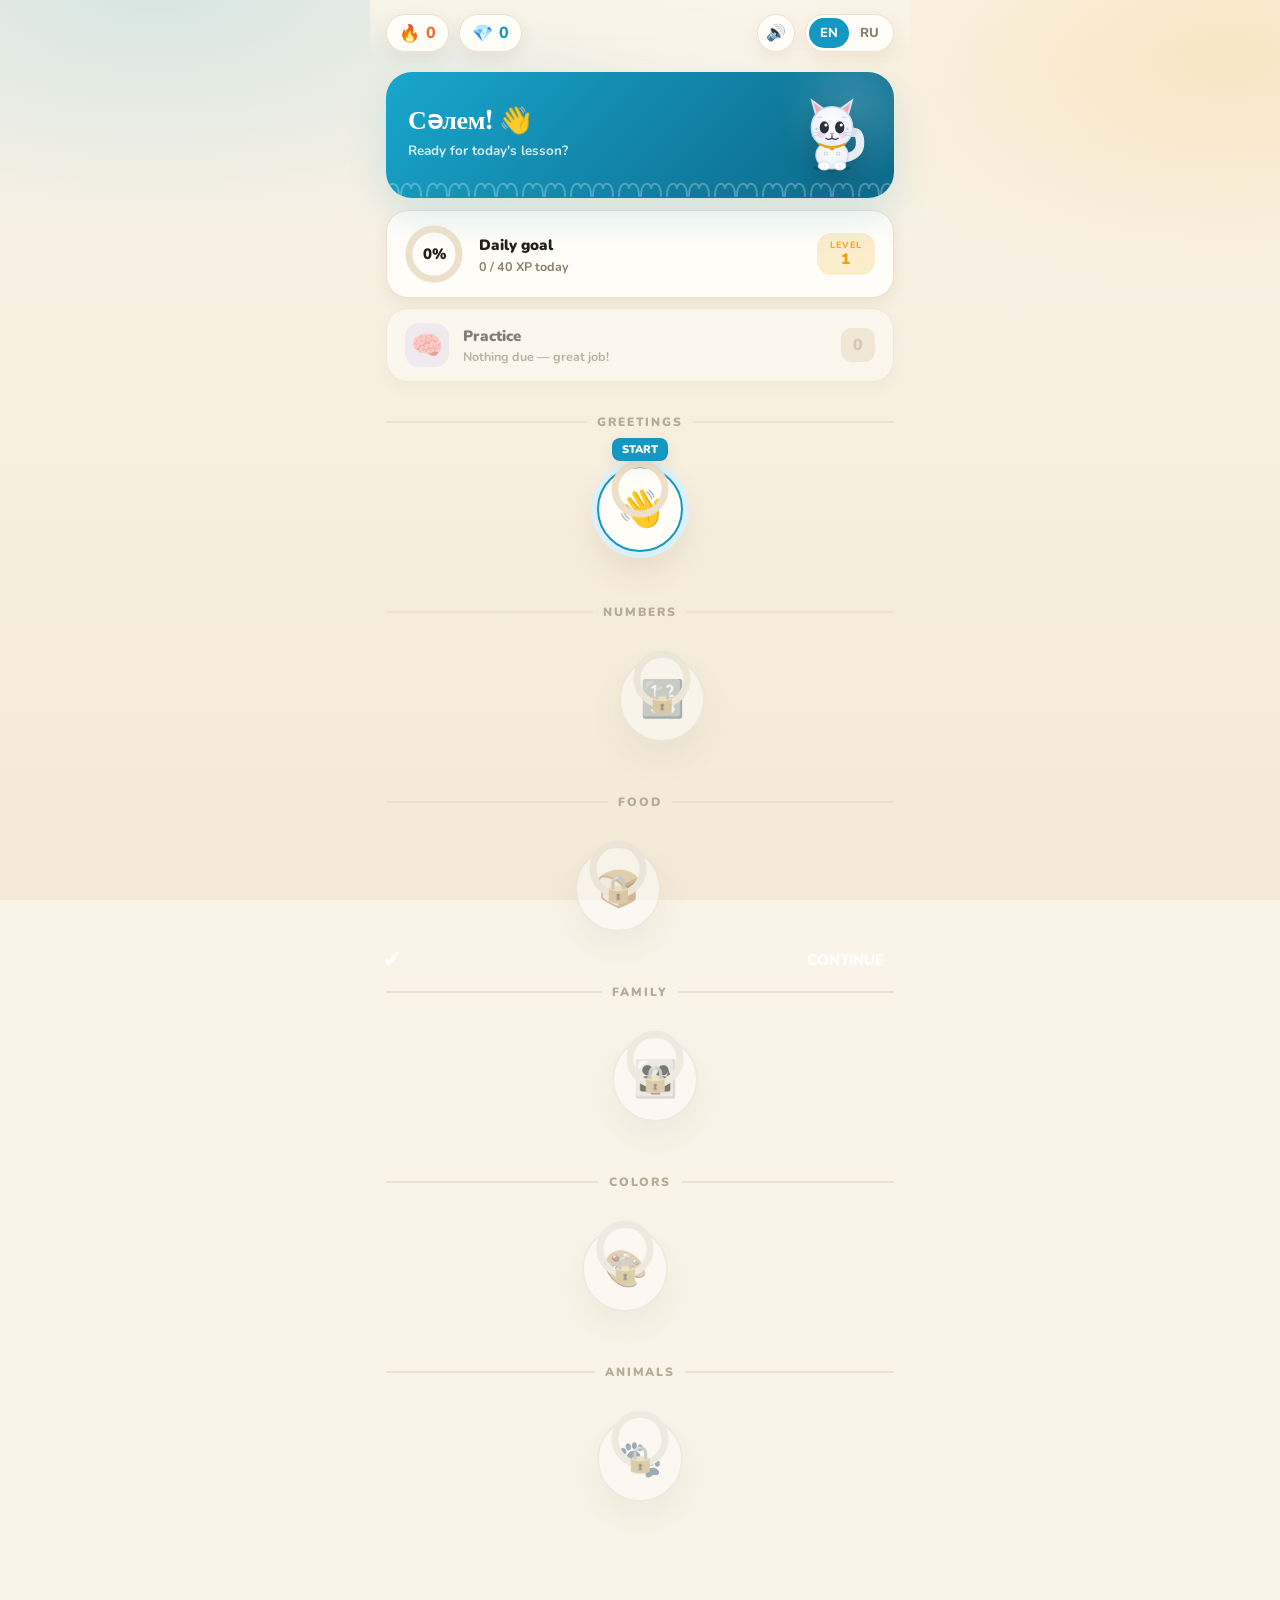
==== commit 1de00630: "Redesign: warm 'modern Kazakh' identity (cream + sky-blue + gold) New palette (cream light / warm da" ====
--- a/index.html
+++ b/index.html
@@ -6,32 +6,39 @@
 <title>Tілашар — learn Kazakh</title>
 <link rel="preconnect" href="https://fonts.googleapis.com">
 <link rel="preconnect" href="https://fonts.gstatic.com" crossorigin>
-<link href="https://fonts.googleapis.com/css2?family=Baloo+2:wght@500;600;700;800&family=Nunito:wght@400;600;700;800;900&display=swap" rel="stylesheet">
+<link href="https://fonts.googleapis.com/css2?family=Fraunces:opsz,wght@9..144,500;9..144,600;9..144,700;9..144,900&family=Nunito:wght@400;600;700;800;900&display=swap" rel="stylesheet">
 <style>
 :root{
-  --bg1:#eef1f9; --bg2:#e7ebf6; --panel:#ffffff; --panel2:#f7f9fe;
-  --ink:#141726; --muted:#6b7286; --faint:#9aa1b5; --line:#e6e9f4;
-  --brand:#10c98d; --brand2:#0aa877; --brandsoft:#e3f9f1;
-  --violet:#7c5cff; --violetsoft:#efeaff;
-  --gold:#f6b40a; --flame:#ff6b35; --blue:#4f7cff; --bluesoft:#e9f0ff;
-  --red:#f0424a; --redsoft:#fdeaeb;
-  --track:#e9ecf6; --shadow:0 12px 30px rgba(23,28,54,.10); --shadow2:0 6px 16px rgba(23,28,54,.08);
-  --node:#ffffff; --lock:#c6cbdb; --glow1:rgba(16,201,141,.16); --glow2:rgba(124,92,255,.14);
+  --bg1:#faf4e8; --bg2:#f3e9d6; --panel:#fffdf8; --panel2:#f7efe1;
+  --ink:#241f18; --muted:#8a7f6d; --faint:#b6ab97; --line:#ece1cd;
+  --brand:#1497c0; --brand2:#0f7699; --brandsoft:#dcf1f7;      /* Kazakh sky blue */
+  --ok:#2f9e6f; --ok2:#237a54; --oksoft:#dcf3e8;               /* success green */
+  --violet:#6d5bd8; --violetsoft:#eae6fb;                      /* practice */
+  --gold:#eaa10a; --goldsoft:#fbedcb; --flame:#f0692e;
+  --blue:#1497c0; --bluesoft:#dcf1f7;
+  --red:#e05a45; --redsoft:#fae4de;                            /* terracotta */
+  --track:#ece0cb; --shadow:0 16px 36px rgba(90,64,20,.12); --shadow2:0 6px 16px rgba(90,64,20,.08);
+  --node:#fffdf8; --lock:#cdc2ad; --glow1:rgba(20,151,192,.16); --glow2:rgba(234,161,10,.16);
+  --orn:rgba(20,151,192,.28);
 }
 :root[data-theme="dark"], :root.dark{
-  --bg1:#0a0d18; --bg2:#0e1220; --panel:#161b2e; --panel2:#1b2136;
-  --ink:#eef1fb; --muted:#98a0bd; --faint:#6b7391; --line:#252b43;
-  --brandsoft:#0f3327; --violetsoft:#241a4d; --bluesoft:#152447; --redsoft:#3a1c22;
-  --track:#222842; --shadow:0 18px 44px rgba(0,0,0,.5); --shadow2:0 8px 20px rgba(0,0,0,.4);
-  --node:#1a2038; --lock:#3a4160; --glow1:rgba(16,201,141,.22); --glow2:rgba(124,92,255,.20);
+  --bg1:#131009; --bg2:#181309; --panel:#2a231b; --panel2:#332b21;
+  --ink:#f7f0e2; --muted:#b6aa93; --faint:#847865; --line:#3d3327;
+  --brandsoft:#123c48; --oksoft:#143a2c; --violetsoft:#282149; --bluesoft:#123c48;
+  --goldsoft:#453213; --redsoft:#45261d;
+  --track:#3b3022; --shadow:0 22px 48px rgba(0,0,0,.6); --shadow2:0 10px 24px rgba(0,0,0,.45);
+  --node:#2a231b; --lock:#574836; --glow1:rgba(20,151,192,.26); --glow2:rgba(234,161,10,.22);
+  --orn:rgba(234,161,10,.32);
 }
 @media (prefers-color-scheme:dark){
   :root:not([data-theme="light"]){
-    --bg1:#0a0d18; --bg2:#0e1220; --panel:#161b2e; --panel2:#1b2136;
-    --ink:#eef1fb; --muted:#98a0bd; --faint:#6b7391; --line:#252b43;
-    --brandsoft:#0f3327; --violetsoft:#241a4d; --bluesoft:#152447; --redsoft:#3a1c22;
-    --track:#222842; --shadow:0 18px 44px rgba(0,0,0,.5); --shadow2:0 8px 20px rgba(0,0,0,.4);
-    --node:#1a2038; --lock:#3a4160; --glow1:rgba(16,201,141,.22); --glow2:rgba(124,92,255,.20);
+    --bg1:#171310; --bg2:#1e1813; --panel:#241d17; --panel2:#2a221a;
+    --ink:#f4ecdd; --muted:#a99d89; --faint:#7c7160; --line:#352b21;
+    --brandsoft:#0e3540; --oksoft:#123528; --violetsoft:#231d43; --bluesoft:#0e3540;
+    --goldsoft:#3a2c10; --redsoft:#3d221b;
+    --track:#302518; --shadow:0 20px 46px rgba(0,0,0,.55); --shadow2:0 8px 20px rgba(0,0,0,.42);
+    --node:#241d17; --lock:#4a3d2c; --glow1:rgba(20,151,192,.22); --glow2:rgba(234,161,10,.20);
+    --orn:rgba(234,161,10,.30);
   }
 }
 *{box-sizing:border-box;-webkit-tap-highlight-color:transparent}
@@ -39,13 +46,13 @@
 body{
   font-family:Nunito,-apple-system,BlinkMacSystemFont,"Segoe UI",sans-serif;
   color:var(--ink); background:var(--bg1);
-  background-image:radial-gradient(60% 40% at 15% 0%,var(--glow1),transparent 60%),
-                   radial-gradient(50% 40% at 95% 8%,var(--glow2),transparent 60%),
+  background-image:radial-gradient(70% 46% at 12% -2%,var(--glow1),transparent 62%),
+                   radial-gradient(56% 42% at 96% 6%,var(--glow2),transparent 62%),
                    linear-gradient(var(--bg1),var(--bg2));
   background-attachment:fixed;
   -webkit-font-smoothing:antialiased; overscroll-behavior:none; user-select:none;
 }
-h1,h2,h3,.brandfont{font-family:"Baloo 2",Nunito,sans-serif}
+h1,h2,h3,.brandfont{font-family:"Fraunces","Georgia",serif;letter-spacing:-.01em}
 .app{max-width:540px;margin:0 auto;min-height:100%;display:flex;flex-direction:column;position:relative}
 button{font-family:inherit;cursor:pointer;border:none;background:none;color:inherit}
 .hidden{display:none!important}
@@ -67,14 +74,17 @@
 
 /* ---------- home ---------- */
 .home{padding:4px 16px 130px}
-.greet{display:flex;align-items:center;gap:16px;background:var(--panel);border:1px solid var(--line);
-  border-radius:26px;padding:18px 20px;box-shadow:var(--shadow);margin:6px 0 8px;position:relative;overflow:hidden}
-.greet::after{content:"";position:absolute;right:-30px;top:-30px;width:130px;height:130px;border-radius:50%;
-  background:radial-gradient(circle,var(--glow1),transparent 70%)}
+.greet{display:flex;align-items:center;gap:14px;background:linear-gradient(135deg,#18a6cd 0%,#0f7a9c 68%,#0d6a89 100%);
+  border-radius:26px;padding:20px 22px 26px;box-shadow:0 18px 38px var(--glow1);margin:6px 0 12px;position:relative;overflow:hidden}
+.greet::before{content:"";position:absolute;left:0;right:0;bottom:0;height:22px;opacity:.9;
+  background-image:url("data:image/svg+xml,%3Csvg xmlns='http://www.w3.org/2000/svg' width='48' height='22'%3E%3Cg fill='none' stroke='rgba(255,255,255,.30)' stroke-width='2' stroke-linecap='round'%3E%3Cpath d='M3 20 C3 5 13 5 13 13 C13 5 23 5 23 20'/%3E%3Cpath d='M25 20 C25 5 35 5 35 13 C35 5 45 5 45 20'/%3E%3C/g%3E%3C/svg%3E");
+  background-repeat:repeat-x;background-position:center bottom}
+.greet::after{content:"";position:absolute;right:-34px;top:-40px;width:150px;height:150px;border-radius:50%;
+  background:radial-gradient(circle,rgba(255,255,255,.16),transparent 70%)}
 .greet .hi{flex:1;z-index:1}
-.greet .hi h1{margin:0;font-size:23px;font-weight:800;letter-spacing:-.3px}
-.greet .hi p{margin:3px 0 0;color:var(--muted);font-weight:700;font-size:13.5px}
-.mascot{width:82px;height:82px;flex:none;z-index:1}
+.greet .hi h1{margin:0;font-size:26px;font-weight:600;color:#fff;letter-spacing:-.01em}
+.greet .hi p{margin:5px 0 0;color:rgba(255,255,255,.82);font-weight:700;font-size:13.5px}
+.mascot{width:80px;height:80px;flex:none;z-index:1;filter:drop-shadow(0 8px 14px rgba(0,0,0,.22))}
 .goalcard{display:flex;align-items:center;gap:16px;background:var(--panel);border:1px solid var(--line);
   border-radius:22px;padding:14px 18px;box-shadow:var(--shadow2);margin-bottom:10px}
 .ring{width:58px;height:58px;flex:none;position:relative}
@@ -82,8 +92,8 @@
 .ring .rc{position:absolute;inset:0;display:flex;align-items:center;justify-content:center;font-weight:900;font-size:15px}
 .goalcard .gt{flex:1}
 .goalcard .gt b{font-size:15px;font-weight:900} .goalcard .gt span{display:block;color:var(--muted);font-weight:700;font-size:12.5px;margin-top:2px}
-.lvlbadge{background:var(--violetsoft);color:var(--violet);font-weight:900;font-size:13px;border-radius:12px;padding:8px 12px;text-align:center;line-height:1.1}
-.lvlbadge small{display:block;font-size:9px;letter-spacing:.1em;opacity:.8}
+.lvlbadge{background:var(--goldsoft);color:var(--gold);font-weight:900;font-size:15px;border-radius:14px;padding:8px 13px;text-align:center;line-height:1.1}
+.lvlbadge small{display:block;font-size:9px;letter-spacing:.12em;opacity:.85;font-weight:800}
 
 .practice{display:flex;align-items:center;gap:14px;width:100%;background:var(--panel);border:1px solid var(--line);
   border-radius:22px;padding:14px 18px;box-shadow:var(--shadow2);margin-bottom:6px;text-align:left;transition:transform .1s}
@@ -138,7 +148,7 @@
   font-size:18px;font-weight:800;text-align:center;transition:transform .07s;min-height:58px;display:flex;align-items:center;justify-content:center}
 .opt:active{transform:translateY(2px)}
 .opt.sel{border-color:var(--blue);background:var(--bluesoft)}
-.opt.good{border-color:var(--brand);background:var(--brandsoft);color:var(--brand2)}
+.opt.good{border-color:var(--ok);background:var(--oksoft);color:var(--ok2)}
 .opt.bad{border-color:var(--red);background:var(--redsoft);color:var(--red)}
 .opt.dim{opacity:.45}
 .typebox{width:100%;font-family:inherit;font-size:20px;font-weight:800;color:var(--ink);background:var(--panel);
@@ -165,25 +175,25 @@
 
 .grow{flex:1;min-height:14px}
 .foot{position:sticky;bottom:0;padding:14px 0 20px;background:linear-gradient(transparent,var(--bg2) 30%)}
-.cta{width:100%;padding:17px;border-radius:16px;font-size:17px;font-weight:900;letter-spacing:.03em;text-transform:uppercase;
-  background:var(--brand);color:#fff;border-bottom:4px solid var(--brand2);transition:.08s}
-.cta:active{transform:translateY(2px);border-bottom-width:2px}
-.cta:disabled{background:var(--track);color:var(--faint);border-bottom-color:var(--line)}
-.cta.skip{background:transparent;color:var(--faint);border:none;text-transform:none;font-weight:800;padding:12px}
+.cta{width:100%;padding:17px;border-radius:18px;font-size:16px;font-weight:800;letter-spacing:.06em;text-transform:uppercase;
+  background:linear-gradient(180deg,var(--brand),var(--brand2));color:#fff;box-shadow:0 10px 22px var(--glow1);transition:.1s}
+.cta:active{transform:translateY(2px);box-shadow:0 3px 9px var(--glow1)}
+.cta:disabled{background:var(--track);color:var(--faint);box-shadow:none}
+.cta.skip{background:transparent;color:var(--faint);box-shadow:none;text-transform:none;font-weight:800;padding:12px}
 
 /* feedback banner */
 .banner{position:fixed;left:0;right:0;bottom:0;z-index:60;padding:18px 16px 26px;transform:translateY(120%);
   transition:transform .3s cubic-bezier(.2,.9,.3,1)}
 .banner.show{transform:translateY(0)}
 .banner .in{max-width:540px;margin:0 auto;display:flex;align-items:center;gap:14px;flex-wrap:wrap}
-.banner.ok{background:var(--brandsoft)} .banner.no{background:var(--redsoft)}
+.banner.ok{background:var(--oksoft)} .banner.no{background:var(--redsoft)}
 .banner .fico{width:44px;height:44px;border-radius:50%;display:flex;align-items:center;justify-content:center;font-size:24px;font-weight:900;color:#fff}
-.banner.ok .fico{background:var(--brand)} .banner.no .fico{background:var(--red)}
-.banner h3{margin:0;font-size:18px;font-weight:900}.banner.ok h3{color:var(--brand2)}.banner.no h3{color:var(--red)}
+.banner.ok .fico{background:var(--ok)} .banner.no .fico{background:var(--red)}
+.banner h3{margin:0;font-size:18px;font-weight:800}.banner.ok h3{color:var(--ok2)}.banner.no h3{color:var(--red)}
 .banner p{margin:1px 0 0;font-weight:800;font-size:14px}
-.banner .cont{margin-left:auto;padding:14px 26px;border-radius:14px;font-weight:900;font-size:15px;text-transform:uppercase;color:#fff}
-.banner.ok .cont{background:var(--brand);border-bottom:4px solid var(--brand2)}
-.banner.no .cont{background:var(--red);border-bottom:4px solid #c62e35}
+.banner .cont{margin-left:auto;padding:14px 26px;border-radius:14px;font-weight:800;font-size:15px;text-transform:uppercase;color:#fff}
+.banner.ok .cont{background:linear-gradient(180deg,var(--ok),var(--ok2))}
+.banner.no .cont{background:linear-gradient(180deg,var(--red),#bf4a38)}
 
 /* summary */
 .summary{padding:36px 22px;text-align:center;display:flex;flex-direction:column;align-items:center;justify-content:center;min-height:86vh}
@@ -409,23 +419,36 @@
 function speak(txt){try{if(S.muted)return;const u=new SpeechSynthesisUtterance(txt);u.lang="kk-KZ";u.rate=.82;speechSynthesis.cancel();speechSynthesis.speak(u);}catch(e){}}
 
 /* ---------------- MASCOT (inline SVG snow leopard) ---------------- */
-function mascotSVG(){return `<svg viewBox="0 0 100 100" width="100%" height="100%" aria-hidden="true">
-  <defs><radialGradient id="mg" cx="50%" cy="40%" r="65%"><stop offset="0%" stop-color="#fff"/><stop offset="100%" stop-color="#d9e2f2"/></radialGradient></defs>
+function mascotSVG(){return `<svg viewBox="0 0 100 104" width="100%" height="100%" aria-hidden="true">
+  <defs><radialGradient id="mg" cx="50%" cy="36%" r="68%"><stop offset="0%" stop-color="#ffffff"/><stop offset="100%" stop-color="#e7edf7"/></radialGradient></defs>
+  <ellipse cx="50" cy="99" rx="25" ry="4.5" fill="rgba(0,0,0,.14)"/>
   <g class="mbob">
-   <ellipse cx="50" cy="86" rx="20" ry="5" fill="rgba(0,0,0,.10)"/>
-   <path d="M26 34 L20 16 L38 28 Z" fill="#cdd7ea"/><path d="M74 34 L80 16 L62 28 Z" fill="#cdd7ea"/>
-   <path d="M28 32 L24 21 L37 29 Z" fill="#7c5cff"/><path d="M72 32 L76 21 L63 29 Z" fill="#7c5cff"/>
-   <ellipse cx="50" cy="52" rx="30" ry="28" fill="url(#mg)" stroke="#c3cee2" stroke-width="1.5"/>
-   <circle cx="34" cy="44" r="2.2" fill="#b9c4dc"/><circle cx="66" cy="60" r="2.2" fill="#b9c4dc"/>
-   <circle cx="70" cy="45" r="1.8" fill="#b9c4dc"/><circle cx="30" cy="60" r="1.8" fill="#b9c4dc"/>
-   <g class="meyes"><ellipse cx="39" cy="50" rx="6" ry="7.5" fill="#16324a"/><ellipse cx="61" cy="50" rx="6" ry="7.5" fill="#16324a"/>
-     <circle cx="41" cy="47.5" r="2" fill="#fff"/><circle cx="63" cy="47.5" r="2" fill="#fff"/></g>
-   <path d="M46 62 Q50 66 54 62" fill="#f6a6b6"/>
-   <path d="M50 60 L50 63 M50 63 Q45 66 42 64 M50 63 Q55 66 58 64" stroke="#16324a" stroke-width="1.5" fill="none" stroke-linecap="round"/>
+   <path d="M66 86 Q90 82 86 60 Q84 50 76 53" fill="none" stroke="#e7edf7" stroke-width="11" stroke-linecap="round"/>
+   <circle cx="77" cy="52" r="6" fill="#d7e0ef"/>
+   <ellipse cx="50" cy="82" rx="21" ry="18" fill="url(#mg)" stroke="#cdd8ea" stroke-width="1.5"/>
+   <ellipse cx="40" cy="96" rx="8" ry="5.5" fill="#fff" stroke="#cdd8ea" stroke-width="1.2"/>
+   <ellipse cx="60" cy="96" rx="8" ry="5.5" fill="#fff" stroke="#cdd8ea" stroke-width="1.2"/>
+   <path d="M40 94v4M60 94v4" stroke="#cdd8ea" stroke-width="1"/>
+   <circle cx="42" cy="80" r="2" fill="none" stroke="#c6d2e6" stroke-width="1.4"/>
+   <circle cx="58" cy="80" r="2" fill="none" stroke="#c6d2e6" stroke-width="1.4"/>
+   <path d="M28 30 L22 8 L44 24 Z" fill="#dbe3f0"/><path d="M72 30 L78 8 L56 24 Z" fill="#dbe3f0"/>
+   <path d="M30 28 L26 14 L40 25 Z" fill="#f6a6b6"/><path d="M70 28 L74 14 L60 25 Z" fill="#f6a6b6"/>
+   <circle cx="50" cy="46" r="27" fill="url(#mg)" stroke="#cdd8ea" stroke-width="1.6"/>
+   <path d="M31 34q3-3 6 0" stroke="#c6d2e6" stroke-width="1.4" fill="none"/>
+   <path d="M63 34q3-3 6 0" stroke="#c6d2e6" stroke-width="1.4" fill="none"/>
+   <circle cx="30" cy="48" r="1.7" fill="#c6d2e6"/><circle cx="70" cy="48" r="1.7" fill="#c6d2e6"/>
+   <circle cx="36" cy="55" r="5" fill="#f6a6b6" opacity=".35"/><circle cx="64" cy="55" r="5" fill="#f6a6b6" opacity=".35"/>
+   <g class="meyes"><ellipse cx="40" cy="46" rx="6" ry="8" fill="#26303f"/><ellipse cx="60" cy="46" rx="6" ry="8" fill="#26303f"/>
+     <circle cx="42" cy="43" r="2" fill="#fff"/><circle cx="62" cy="43" r="2" fill="#fff"/></g>
+   <path d="M46.5 53 L53.5 53 L50 57 Z" fill="#e78ba0"/>
+   <path d="M50 57V60M50 60Q45 63 42 60M50 60Q55 63 58 60" stroke="#26303f" stroke-width="1.5" fill="none" stroke-linecap="round"/>
+   <path d="M24 52 L34 53M24 57 L34 56M76 52 L66 53M76 57 L66 56" stroke="#cdd8ea" stroke-width="1.2" stroke-linecap="round"/>
+   <path d="M34 68 Q50 76 66 68" stroke="#eaa10a" stroke-width="3" fill="none" stroke-linecap="round"/>
+   <circle cx="50" cy="73" r="3" fill="#eaa10a"/>
   </g></svg>`;}
-const mascotCSS=`<style>.mbob{transform-origin:50px 60px;animation:mb 3s ease-in-out infinite}
+const mascotCSS=`<style>.mbob{transform-origin:50px 70px;animation:mb 3.2s ease-in-out infinite}
 @keyframes mb{0%,100%{transform:translateY(0) rotate(-1deg)}50%{transform:translateY(-3px) rotate(1deg)}}
-.meyes{animation:blink 4.5s infinite}@keyframes blink{0%,96%,100%{transform:scaleY(1)}98%{transform:scaleY(.1)}}</style>`;
+.meyes{transform-origin:50px 46px;animation:blink 4.5s infinite}@keyframes blink{0%,95%,100%{transform:scaleY(1)}97.5%{transform:scaleY(.1)}}</style>`;
 
 /* ---------------- TOP + settings ---------------- */
 function paintTop(){$("#tStreak").textContent=S.streak;$("#tXp").textContent=S.xp;
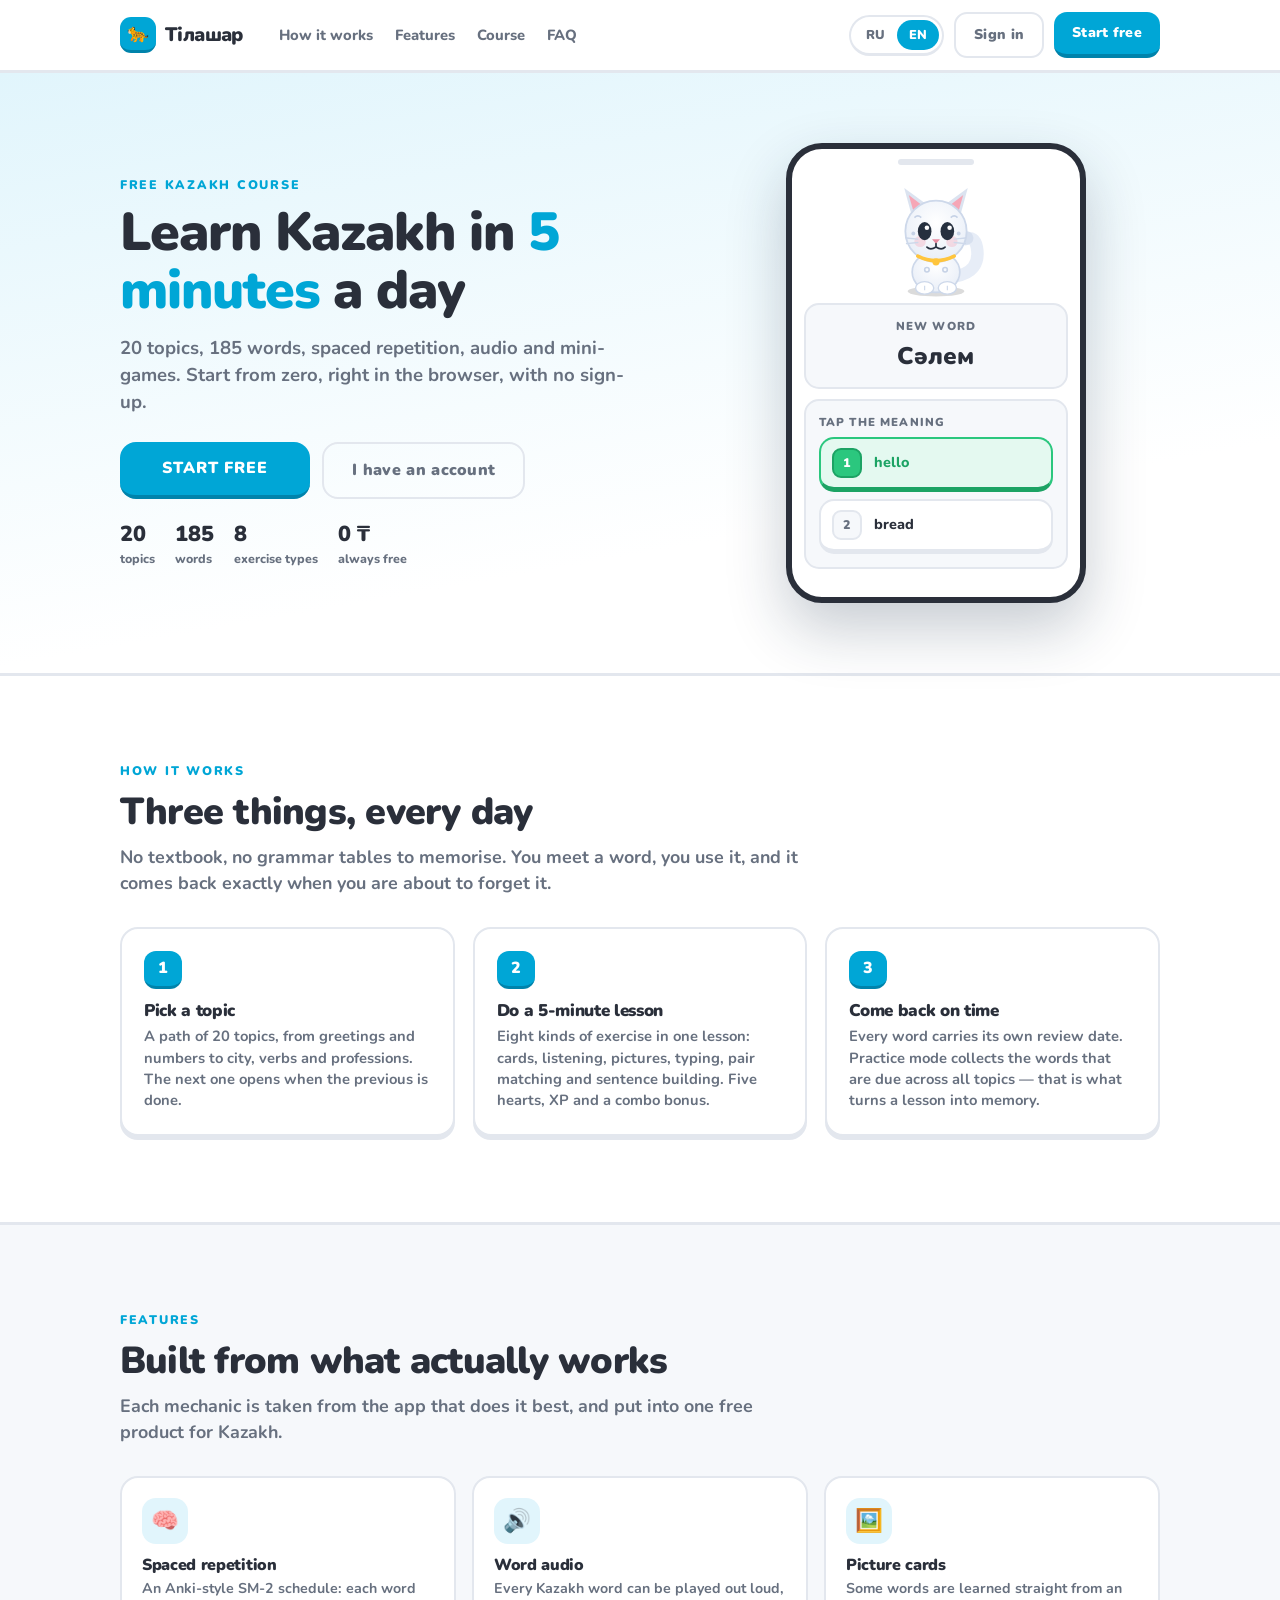
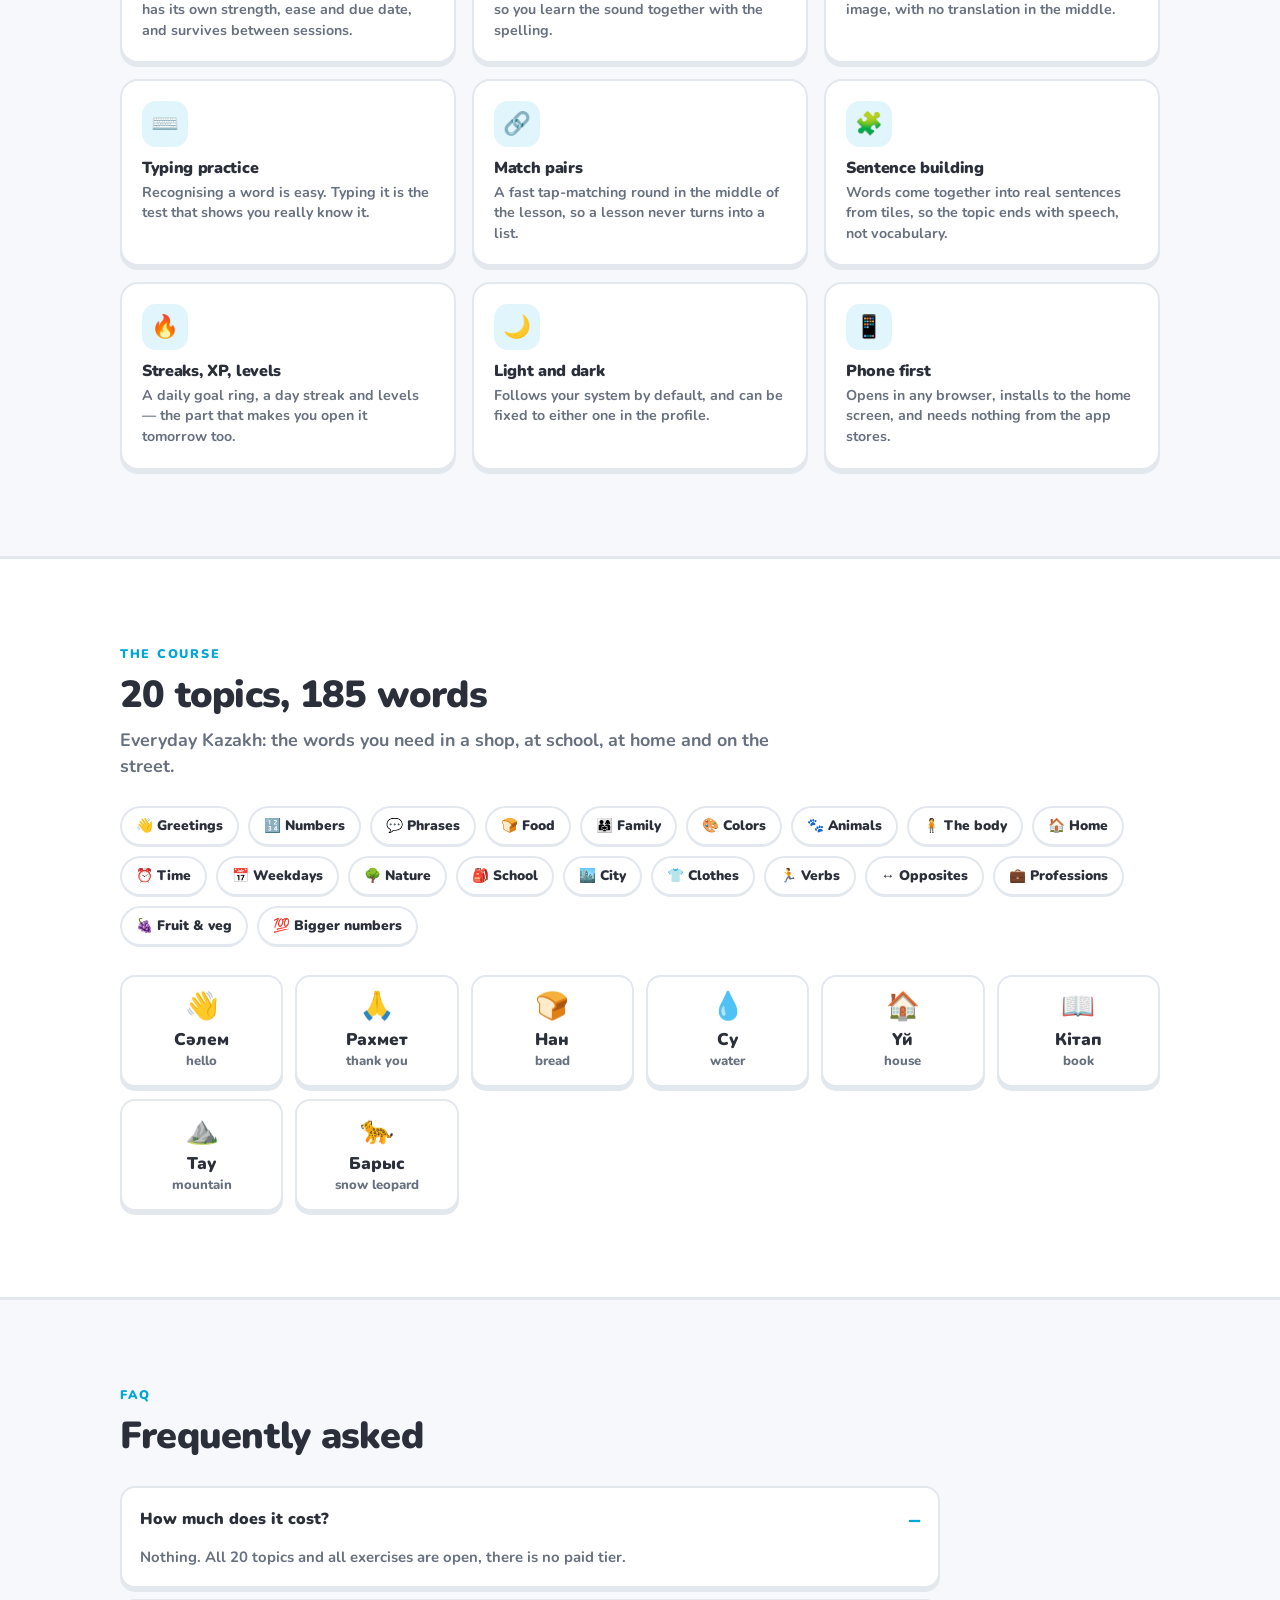
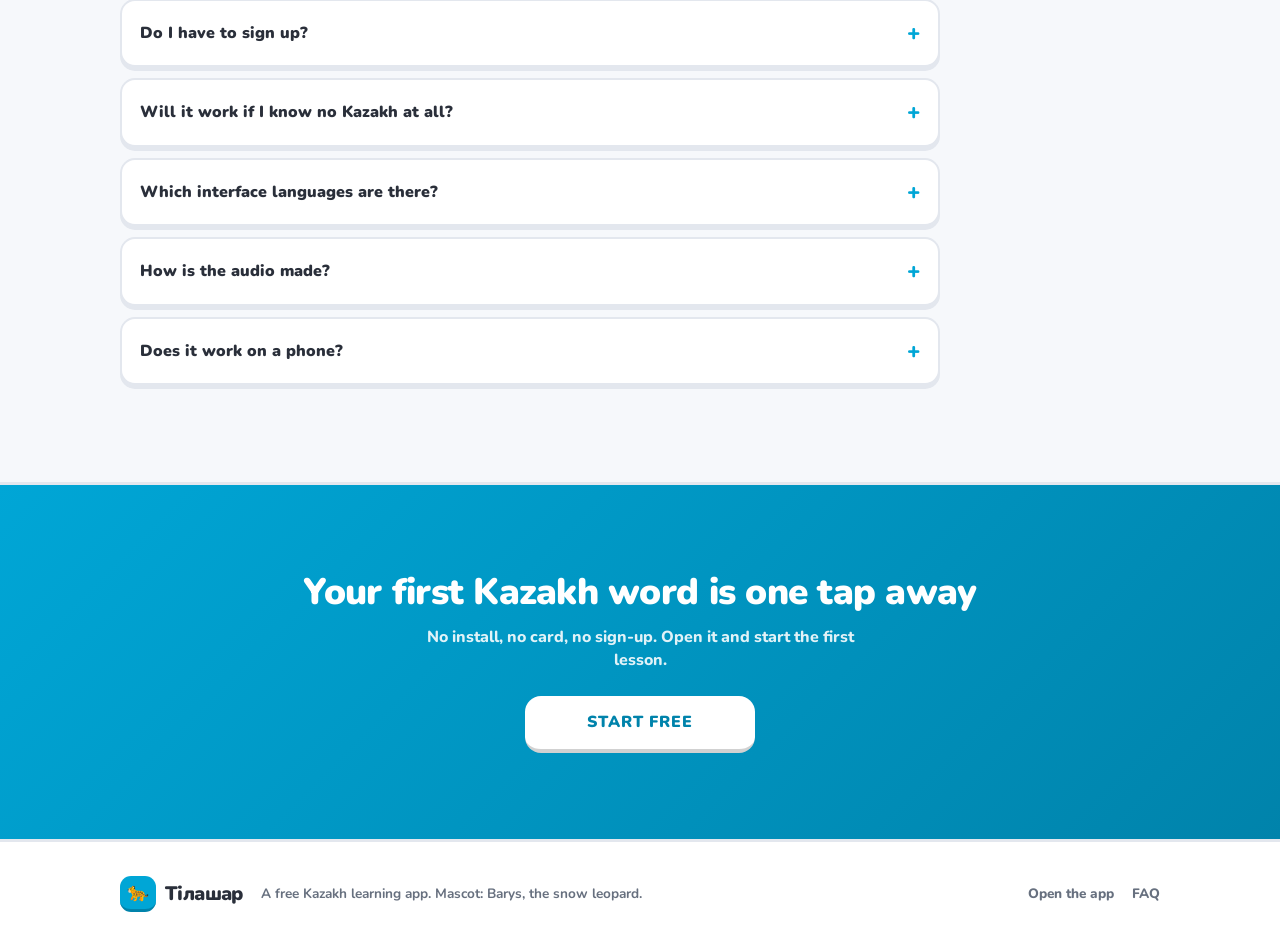
==== commit 72982e81: "v3: landing page, accounts, 20 topics, real Kazakh audio, SEO Rebuild driven by Ramazan's own list (" ====
--- a/index.html
+++ b/index.html
@@ -1,742 +1,286 @@
 <!doctype html>
-<html lang="en">
+<html lang="ru">
 <head>
 <meta charset="utf-8" />
-<meta name="viewport" content="width=device-width, initial-scale=1, maximum-scale=1, user-scalable=no, viewport-fit=cover" />
-<title>Tілашар — learn Kazakh</title>
+<meta name="viewport" content="width=device-width, initial-scale=1, viewport-fit=cover" />
+
+<title>Тілашар — учить казахский язык онлайн бесплатно</title>
+<meta name="description" content="Тілашар — бесплатное приложение для изучения казахского языка: 20 тем, 185 слов, интервальное повторение, озвучка и мини-игры. Уроки по 5 минут, с нуля, без регистрации." />
+<link rel="canonical" href="https://tilashar-virid.vercel.app/" />
+<meta name="robots" content="index, follow, max-image-preview:large" />
+<link rel="alternate" hreflang="ru" href="https://tilashar-virid.vercel.app/" />
+<link rel="alternate" hreflang="kk" href="https://tilashar-virid.vercel.app/" />
+<link rel="alternate" hreflang="x-default" href="https://tilashar-virid.vercel.app/" />
+
+<!-- ▼▼ GOOGLE SEARCH CONSOLE ▼▼ ------------------------------------------
+     Ramazan asked for this. Two steps, and only the first needs a human:
+     1) search.google.com/search-console → Add property → URL prefix →
+        https://tilashar-virid.vercel.app → "HTML tag" → copy the content value.
+     2) Paste it below, uncomment the line, redeploy, press Verify.
+        Then submit https://tilashar-virid.vercel.app/sitemap.xml under Sitemaps.
+<meta name="google-site-verification" content="PASTE_TOKEN_HERE" />
+------------------------------------------------------------------------ -->
+
+<meta property="og:type" content="website" />
+<meta property="og:site_name" content="Тілашар" />
+<meta property="og:locale" content="ru_RU" />
+<meta property="og:title" content="Тілашар — учить казахский язык онлайн бесплатно" />
+<meta property="og:description" content="20 тем, 185 слов, интервальное повторение, озвучка и мини-игры. Уроки по 5 минут, с нуля, бесплатно." />
+<meta property="og:url" content="https://tilashar-virid.vercel.app/" />
+<meta property="og:image" content="https://tilashar-virid.vercel.app/og.png" />
+<meta property="og:image:width" content="1200" />
+<meta property="og:image:height" content="630" />
+<meta name="twitter:card" content="summary_large_image" />
+<meta name="twitter:title" content="Тілашар — учить казахский язык онлайн бесплатно" />
+<meta name="twitter:description" content="20 тем, 185 слов, интервальное повторение, озвучка и мини-игры. Бесплатно." />
+<meta name="twitter:image" content="https://tilashar-virid.vercel.app/og.png" />
+
+<link rel="icon" href="favicon.svg" type="image/svg+xml" />
+<link rel="apple-touch-icon" href="favicon.svg" />
+<link rel="manifest" href="manifest.webmanifest" />
+<meta name="theme-color" content="#00A6D6" />
+
 <link rel="preconnect" href="https://fonts.googleapis.com">
 <link rel="preconnect" href="https://fonts.gstatic.com" crossorigin>
-<link href="https://fonts.googleapis.com/css2?family=Fraunces:opsz,wght@9..144,500;9..144,600;9..144,700;9..144,900&family=Nunito:wght@400;600;700;800;900&display=swap" rel="stylesheet">
-<style>
-:root{
-  --bg1:#faf4e8; --bg2:#f3e9d6; --panel:#fffdf8; --panel2:#f7efe1;
-  --ink:#241f18; --muted:#8a7f6d; --faint:#b6ab97; --line:#ece1cd;
-  --brand:#1497c0; --brand2:#0f7699; --brandsoft:#dcf1f7;      /* Kazakh sky blue */
-  --ok:#2f9e6f; --ok2:#237a54; --oksoft:#dcf3e8;               /* success green */
-  --violet:#6d5bd8; --violetsoft:#eae6fb;                      /* practice */
-  --gold:#eaa10a; --goldsoft:#fbedcb; --flame:#f0692e;
-  --blue:#1497c0; --bluesoft:#dcf1f7;
-  --red:#e05a45; --redsoft:#fae4de;                            /* terracotta */
-  --track:#ece0cb; --shadow:0 16px 36px rgba(90,64,20,.12); --shadow2:0 6px 16px rgba(90,64,20,.08);
-  --node:#fffdf8; --lock:#cdc2ad; --glow1:rgba(20,151,192,.16); --glow2:rgba(234,161,10,.16);
-  --orn:rgba(20,151,192,.28);
-}
-:root[data-theme="dark"], :root.dark{
-  --bg1:#131009; --bg2:#181309; --panel:#2a231b; --panel2:#332b21;
-  --ink:#f7f0e2; --muted:#b6aa93; --faint:#847865; --line:#3d3327;
-  --brandsoft:#123c48; --oksoft:#143a2c; --violetsoft:#282149; --bluesoft:#123c48;
-  --goldsoft:#453213; --redsoft:#45261d;
-  --track:#3b3022; --shadow:0 22px 48px rgba(0,0,0,.6); --shadow2:0 10px 24px rgba(0,0,0,.45);
-  --node:#2a231b; --lock:#574836; --glow1:rgba(20,151,192,.26); --glow2:rgba(234,161,10,.22);
-  --orn:rgba(234,161,10,.32);
-}
-@media (prefers-color-scheme:dark){
-  :root:not([data-theme="light"]){
-    --bg1:#171310; --bg2:#1e1813; --panel:#241d17; --panel2:#2a221a;
-    --ink:#f4ecdd; --muted:#a99d89; --faint:#7c7160; --line:#352b21;
-    --brandsoft:#0e3540; --oksoft:#123528; --violetsoft:#231d43; --bluesoft:#0e3540;
-    --goldsoft:#3a2c10; --redsoft:#3d221b;
-    --track:#302518; --shadow:0 20px 46px rgba(0,0,0,.55); --shadow2:0 8px 20px rgba(0,0,0,.42);
-    --node:#241d17; --lock:#4a3d2c; --glow1:rgba(20,151,192,.22); --glow2:rgba(234,161,10,.20);
-    --orn:rgba(234,161,10,.30);
+<link href="https://fonts.googleapis.com/css2?family=Nunito:wght@400;600;700;800;900&display=swap" rel="stylesheet">
+<link rel="stylesheet" href="assets/ui.css">
+<link rel="stylesheet" href="assets/landing.css">
+
+<script type="application/ld+json">
+{"@context":"https://schema.org","@type":"WebApplication",
+ "name":"Тілашар","alternateName":"Tilashar",
+ "url":"https://tilashar-virid.vercel.app/",
+ "applicationCategory":"EducationalApplication",
+ "operatingSystem":"Web browser",
+ "inLanguage":["ru","en"],
+ "teaches":"Kazakh language",
+ "description":"Бесплатное приложение для изучения казахского языка: 20 тем, 185 слов, интервальное повторение, озвучка и мини-игры.",
+ "offers":{"@type":"Offer","price":"0","priceCurrency":"KZT"}}
+</script>
+<script type="application/ld+json">
+{"@context":"https://schema.org","@type":"FAQPage","mainEntity":[
+ {"@type":"Question","name":"Сколько стоит Тілашар?","acceptedAnswer":{"@type":"Answer","text":"Приложение бесплатное. Все 20 тем и все упражнения открыты, платных разделов нет."}},
+ {"@type":"Question","name":"Нужно ли регистрироваться?","acceptedAnswer":{"@type":"Answer","text":"Нет. Можно начать как гость. Аккаунт нужен только чтобы прогресс не потерялся — регистрация занимает меньше минуты."}},
+ {"@type":"Question","name":"Подойдёт ли, если я совсем не знаю казахского?","acceptedAnswer":{"@type":"Answer","text":"Да. Курс начинается с приветствий и чисел, каждое новое слово сначала показывается с картинкой и озвучкой, и только потом спрашивается."}},
+ {"@type":"Question","name":"На каком языке интерфейс?","acceptedAnswer":{"@type":"Answer","text":"Русский и английский — переключается одной кнопкой. Казахский при этом остаётся языком, который вы учите."}},
+ {"@type":"Question","name":"Сколько времени нужно в день?","acceptedAnswer":{"@type":"Answer","text":"Один урок занимает около пяти минут. Цель дня — 40 XP, это один-два урока."}},
+ {"@type":"Question","name":"Работает ли на телефоне?","acceptedAnswer":{"@type":"Answer","text":"Да. Сайт сделан под телефон в первую очередь и открывается в любом браузере, ставить ничего не нужно."}}]}
+</script>
+</head>
+
+<body>
+
+<!-- ══ NAV ═══════════════════════════════════════════════════════ -->
+<header class="nav">
+  <div class="nav__in">
+    <a class="logo" href="/"><span class="logo__mark">🐆</span>Тілашар</a>
+    <nav class="nav__links">
+      <a href="#how" data-en="How it works">Как это работает</a>
+      <a href="#features" data-en="Features">Возможности</a>
+      <a href="#course" data-en="Course">Курс</a>
+      <a href="#faq" data-en="FAQ">Вопросы</a>
+    </nav>
+    <div class="nav__grow"></div>
+    <div class="nav__cta">
+      <div class="langtog" id="lt"><button type="button" data-l="ru">RU</button><button type="button" data-l="en">EN</button></div>
+      <a class="btn btn--ghost btn--sm" href="app.html" data-en="Sign in">Войти</a>
+      <a class="btn btn--sm" href="app.html" data-en="Start free">Начать</a>
+    </div>
+  </div>
+</header>
+
+<!-- ══ HERO ══════════════════════════════════════════════════════ -->
+<section class="hero">
+  <div class="wrap hero__grid">
+    <div>
+      <p class="eyebrow" data-en="Free Kazakh course">Бесплатный курс казахского</p>
+      <h1 data-en="Learn Kazakh in <em>5 minutes</em> a day">Учи казахский <em>по 5 минут</em> в день</h1>
+      <p class="hero__lede" data-en="20 topics, 185 words, spaced repetition, audio and mini-games. Start from zero, right in the browser, with no sign-up.">20 тем, 185 слов, интервальное повторение, озвучка и мини-игры. С нуля, прямо в браузере, без регистрации.</p>
+      <div class="hero__cta">
+        <a class="btn btn--upper" href="app.html" data-en="Start free">Начать бесплатно</a>
+        <a class="btn btn--ghost" href="app.html" data-en="I have an account">У меня есть аккаунт</a>
+      </div>
+      <div class="hero__trust">
+        <div class="trust"><b>20</b><span data-en="topics">тем</span></div>
+        <div class="trust"><b>185</b><span data-en="words">слов</span></div>
+        <div class="trust"><b>8</b><span data-en="exercise types">типов упражнений</span></div>
+        <div class="trust"><b>0 ₸</b><span data-en="always free">всегда бесплатно</span></div>
+      </div>
+    </div>
+    <div class="phone" aria-hidden="true">
+      <div class="phone__mascot a-float" id="heroMascot"></div>
+      <div class="phone__q"><span data-en="New word">Новое слово</span><b>Сәлем</b></div>
+      <div class="phone__q" style="text-align:left"><span data-en="Tap the meaning">Выбери перевод</span>
+        <div style="display:flex;flex-direction:column;gap:7px;margin-top:6px">
+          <div class="answer is-right" style="min-height:44px;padding:9px 11px;font-size:.9rem">
+            <span class="answer__badge">1</span><span class="answer__text" data-en="hello">привет</span></div>
+          <div class="answer" style="min-height:44px;padding:9px 11px;font-size:.9rem">
+            <span class="answer__badge">2</span><span class="answer__text" data-en="bread">хлеб</span></div>
+        </div>
+      </div>
+    </div>
+  </div>
+</section>
+
+<!-- ══ HOW ═══════════════════════════════════════════════════════ -->
+<section id="how">
+  <div class="wrap">
+    <p class="eyebrow" data-en="How it works">Как это работает</p>
+    <h2 class="h2" data-en="Three things, every day">Три вещи, каждый день</h2>
+    <p class="lede" data-en="No textbook, no grammar tables to memorise. You meet a word, you use it, and it comes back exactly when you are about to forget it.">Никакого учебника и таблиц, которые надо зубрить. Слово показывается, сразу используется и возвращается ровно тогда, когда вы почти его забыли.</p>
+    <div class="steps">
+      <div class="step">
+        <div class="step__n">1</div>
+        <h3 data-en="Pick a topic">Выбирайте тему</h3>
+        <p data-en="A path of 20 topics, from greetings and numbers to city, verbs and professions. The next one opens when the previous is done.">Путь из 20 тем: от приветствий и чисел до города, глаголов и профессий. Следующая открывается, когда закрыта предыдущая.</p>
+      </div>
+      <div class="step">
+        <div class="step__n">2</div>
+        <h3 data-en="Do a 5-minute lesson">Проходите урок за 5 минут</h3>
+        <p data-en="Eight kinds of exercise in one lesson: cards, listening, pictures, typing, pair matching and sentence building. Five hearts, XP and a combo bonus.">Восемь видов упражнений в одном уроке: карточки, аудирование, картинки, ввод, пары и сборка предложений. Пять жизней, XP и бонус за серию.</p>
+      </div>
+      <div class="step">
+        <div class="step__n">3</div>
+        <h3 data-en="Come back on time">Возвращайтесь вовремя</h3>
+        <p data-en="Every word carries its own review date. Practice mode collects the words that are due across all topics — that is what turns a lesson into memory.">У каждого слова свой срок повтора. Режим «Повторение» собирает слова со всех тем — именно это превращает урок в память.</p>
+      </div>
+    </div>
+  </div>
+</section>
+
+<!-- ══ FEATURES ══════════════════════════════════════════════════ -->
+<section id="features" class="alt">
+  <div class="wrap">
+    <p class="eyebrow" data-en="Features">Возможности</p>
+    <h2 class="h2" data-en="Built from what actually works">Собрано из того, что реально работает</h2>
+    <p class="lede" data-en="Each mechanic is taken from the app that does it best, and put into one free product for Kazakh.">Каждая механика взята у того приложения, которое делает её лучше всех, и собрана в один бесплатный продукт для казахского языка.</p>
+    <div class="feats">
+      <div class="feat"><div class="feat__ico">🧠</div><h3 data-en="Spaced repetition">Интервальное повторение</h3>
+        <p data-en="An Anki-style SM-2 schedule: each word has its own strength, ease and due date, and survives between sessions.">Расписание SM-2 как в Anki: у каждого слова своя прочность, лёгкость и дата повтора, и она живёт между заходами.</p></div>
+      <div class="feat"><div class="feat__ico">🔊</div><h3 data-en="Word audio">Озвучка слов</h3>
+        <p data-en="Every Kazakh word can be played out loud, so you learn the sound together with the spelling.">Любое казахское слово можно прослушать, чтобы запоминать звучание вместе с написанием.</p></div>
+      <div class="feat"><div class="feat__ico">🖼️</div><h3 data-en="Picture cards">Картинки вместо перевода</h3>
+        <p data-en="Some words are learned straight from an image, with no translation in the middle.">Часть слов учится прямо от картинки, без перевода-посредника.</p></div>
+      <div class="feat"><div class="feat__ico">⌨️</div><h3 data-en="Typing practice">Ввод с клавиатуры</h3>
+        <p data-en="Recognising a word is easy. Typing it is the test that shows you really know it.">Узнать слово легко. Написать его — проверка, которая показывает, что вы правда его знаете.</p></div>
+      <div class="feat"><div class="feat__ico">🔗</div><h3 data-en="Match pairs">Игра «Соедини пары»</h3>
+        <p data-en="A fast tap-matching round in the middle of the lesson, so a lesson never turns into a list.">Быстрый раунд на сопоставление в середине урока, чтобы урок не превращался в список.</p></div>
+      <div class="feat"><div class="feat__ico">🧩</div><h3 data-en="Sentence building">Сборка предложений</h3>
+        <p data-en="Words come together into real sentences from tiles, so the topic ends with speech, not vocabulary.">Слова собираются в настоящие предложения из плиток, и тема заканчивается речью, а не словарём.</p></div>
+      <div class="feat"><div class="feat__ico">🔥</div><h3 data-en="Streaks, XP, levels">Серии, XP и уровни</h3>
+        <p data-en="A daily goal ring, a day streak and levels — the part that makes you open it tomorrow too.">Кольцо цели дня, серия дней и уровни — то, из-за чего приложение открывают и завтра.</p></div>
+      <div class="feat"><div class="feat__ico">🌙</div><h3 data-en="Light and dark">Светлая и тёмная тема</h3>
+        <p data-en="Follows your system by default, and can be fixed to either one in the profile.">По умолчанию следует системе, в профиле можно закрепить любую.</p></div>
+      <div class="feat"><div class="feat__ico">📱</div><h3 data-en="Phone first">Сначала телефон</h3>
+        <p data-en="Opens in any browser, installs to the home screen, and needs nothing from the app stores.">Открывается в любом браузере, ставится на домашний экран и не требует магазинов приложений.</p></div>
+    </div>
+  </div>
+</section>
+
+<!-- ══ COURSE ════════════════════════════════════════════════════ -->
+<section id="course">
+  <div class="wrap">
+    <p class="eyebrow" data-en="The course">Курс</p>
+    <h2 class="h2" data-en="20 topics, 185 words">20 тем, 185 слов</h2>
+    <p class="lede" data-en="Everyday Kazakh: the words you need in a shop, at school, at home and on the street.">Повседневный казахский: слова, которые нужны в магазине, в школе, дома и на улице.</p>
+    <div class="topics">
+      <span class="topic">👋 <span data-en="Greetings">Приветствия</span></span>
+      <span class="topic">🔢 <span data-en="Numbers">Числа</span></span>
+      <span class="topic">💬 <span data-en="Phrases">Фразы</span></span>
+      <span class="topic">🍞 <span data-en="Food">Еда</span></span>
+      <span class="topic">👨‍👩‍👧 <span data-en="Family">Семья</span></span>
+      <span class="topic">🎨 <span data-en="Colors">Цвета</span></span>
+      <span class="topic">🐾 <span data-en="Animals">Животные</span></span>
+      <span class="topic">🧍 <span data-en="The body">Тело</span></span>
+      <span class="topic">🏠 <span data-en="Home">Дом</span></span>
+      <span class="topic">⏰ <span data-en="Time">Время</span></span>
+      <span class="topic">📅 <span data-en="Weekdays">Дни недели</span></span>
+      <span class="topic">🌳 <span data-en="Nature">Природа</span></span>
+      <span class="topic">🎒 <span data-en="School">Школа</span></span>
+      <span class="topic">🏙️ <span data-en="City">Город</span></span>
+      <span class="topic">👕 <span data-en="Clothes">Одежда</span></span>
+      <span class="topic">🏃 <span data-en="Verbs">Глаголы</span></span>
+      <span class="topic">↔️ <span data-en="Opposites">Противоположности</span></span>
+      <span class="topic">💼 <span data-en="Professions">Профессии</span></span>
+      <span class="topic">🍇 <span data-en="Fruit &amp; veg">Фрукты и овощи</span></span>
+      <span class="topic">💯 <span data-en="Bigger numbers">Большие числа</span></span>
+    </div>
+    <div class="words">
+      <div class="word"><div class="word__e">👋</div><div class="word__kk">Сәлем</div><div class="word__ru" data-en="hello">привет</div></div>
+      <div class="word"><div class="word__e">🙏</div><div class="word__kk">Рахмет</div><div class="word__ru" data-en="thank you">спасибо</div></div>
+      <div class="word"><div class="word__e">🍞</div><div class="word__kk">Нан</div><div class="word__ru" data-en="bread">хлеб</div></div>
+      <div class="word"><div class="word__e">💧</div><div class="word__kk">Су</div><div class="word__ru" data-en="water">вода</div></div>
+      <div class="word"><div class="word__e">🏠</div><div class="word__kk">Үй</div><div class="word__ru" data-en="house">дом</div></div>
+      <div class="word"><div class="word__e">📖</div><div class="word__kk">Кітап</div><div class="word__ru" data-en="book">книга</div></div>
+      <div class="word"><div class="word__e">⛰️</div><div class="word__kk">Тау</div><div class="word__ru" data-en="mountain">гора</div></div>
+      <div class="word"><div class="word__e">🐆</div><div class="word__kk">Барыс</div><div class="word__ru" data-en="snow leopard">барс</div></div>
+    </div>
+  </div>
+</section>
+
+<!-- ══ FAQ ═══════════════════════════════════════════════════════ -->
+<section id="faq" class="alt">
+  <div class="wrap">
+    <p class="eyebrow" data-en="FAQ">Вопросы</p>
+    <h2 class="h2" data-en="Frequently asked">Частые вопросы</h2>
+    <div class="faq">
+      <details open><summary data-en="How much does it cost?">Сколько стоит?</summary>
+        <p data-en="Nothing. All 20 topics and all exercises are open, there is no paid tier.">Ничего. Все 20 тем и все упражнения открыты, платных разделов нет.</p></details>
+      <details><summary data-en="Do I have to sign up?">Нужно ли регистрироваться?</summary>
+        <p data-en="No — you can start as a guest. An account only exists so your progress and streak are not lost, and it takes under a minute.">Нет, можно начать гостем. Аккаунт нужен только чтобы не потерять прогресс и серию дней, и занимает меньше минуты.</p></details>
+      <details><summary data-en="Will it work if I know no Kazakh at all?">Подойдёт, если я совсем не знаю казахского?</summary>
+        <p data-en="Yes. The course starts at greetings and numbers, and every new word is first shown with a picture and audio before it is ever asked.">Да. Курс начинается с приветствий и чисел, а каждое новое слово сначала показывается с картинкой и озвучкой и только потом спрашивается.</p></details>
+      <details><summary data-en="Which interface languages are there?">На каком языке интерфейс?</summary>
+        <p data-en="Russian and English, switched with one button. Kazakh stays the language you are learning.">Русский и английский, переключаются одной кнопкой. Казахский при этом остаётся языком, который вы учите.</p></details>
+      <details><summary data-en="How is the audio made?">Откуда берётся озвучка?</summary>
+        <p data-en="Right now it uses the browser's own Kazakh speech engine (kk-KZ), which most modern phones have. Recordings by native speakers are the next step.">Сейчас используется встроенный в браузер синтез казахской речи (kk-KZ), он есть на большинстве современных телефонов. Записи носителей — следующий шаг.</p></details>
+      <details><summary data-en="Does it work on a phone?">Работает на телефоне?</summary>
+        <p data-en="Yes. It is built phone-first, opens in any browser, and can be added to the home screen like an app.">Да. Сделано в первую очередь под телефон, открывается в любом браузере и добавляется на домашний экран как приложение.</p></details>
+    </div>
+  </div>
+</section>
+
+<!-- ══ CTA ═══════════════════════════════════════════════════════ -->
+<section class="band2">
+  <div class="wrap">
+    <h2 data-en="Your first Kazakh word is one tap away">До первого казахского слова — одно нажатие</h2>
+    <p data-en="No install, no card, no sign-up. Open it and start the first lesson.">Без установки, без карты, без регистрации. Откройте и начните первый урок.</p>
+    <a class="btn btn--upper" href="app.html" data-en="Start free">Начать бесплатно</a>
+  </div>
+</section>
+
+<!-- ══ FOOTER ════════════════════════════════════════════════════ -->
+<footer class="foot2">
+  <div class="wrap foot2__in">
+    <a class="logo" href="/"><span class="logo__mark">🐆</span>Тілашар</a>
+    <p data-en="A free Kazakh learning app. Mascot: Barys, the snow leopard.">Бесплатное приложение для изучения казахского языка. Талисман — снежный барс Барыс.</p>
+    <nav>
+      <a href="app.html" data-en="Open the app">Открыть приложение</a>
+      <a href="#faq" data-en="FAQ">Вопросы</a>
+    </nav>
+  </div>
+</footer>
+
+<script src="assets/mascot.js"></script>
+<script>
+/* language toggle: page ships in Russian (primary market, best for search),
+   JS swaps to the English copy stored in data-en. */
+(function(){
+  const nodes = Array.from(document.querySelectorAll("[data-en]"));
+  nodes.forEach(n => n.dataset.ru = n.innerHTML);
+  function setLang(l){
+    document.documentElement.lang = l;
+    nodes.forEach(n => n.innerHTML = l === "en" ? n.dataset.en : n.dataset.ru);
+    document.querySelectorAll("#lt button").forEach(b => b.classList.toggle("on", b.dataset.l === l));
+    try { localStorage.setItem("tilashar.prefs", JSON.stringify(
+      Object.assign(JSON.parse(localStorage.getItem("tilashar.prefs") || "{}"), { lang: l }))); } catch(e){}
   }
-}
-*{box-sizing:border-box;-webkit-tap-highlight-color:transparent}
-html,body{margin:0;height:100%}
-body{
-  font-family:Nunito,-apple-system,BlinkMacSystemFont,"Segoe UI",sans-serif;
-  color:var(--ink); background:var(--bg1);
-  background-image:radial-gradient(70% 46% at 12% -2%,var(--glow1),transparent 62%),
-                   radial-gradient(56% 42% at 96% 6%,var(--glow2),transparent 62%),
-                   linear-gradient(var(--bg1),var(--bg2));
-  background-attachment:fixed;
-  -webkit-font-smoothing:antialiased; overscroll-behavior:none; user-select:none;
-}
-h1,h2,h3,.brandfont{font-family:"Fraunces","Georgia",serif;letter-spacing:-.01em}
-.app{max-width:540px;margin:0 auto;min-height:100%;display:flex;flex-direction:column;position:relative}
-button{font-family:inherit;cursor:pointer;border:none;background:none;color:inherit}
-.hidden{display:none!important}
-#confetti{position:fixed;inset:0;pointer-events:none;z-index:80}
-
-/* ---------- top bar ---------- */
-.top{position:sticky;top:0;z-index:20;display:flex;align-items:center;gap:10px;padding:14px 16px 10px;
-  backdrop-filter:blur(10px);background:linear-gradient(var(--bg1),transparent)}
-.chip{display:flex;align-items:center;gap:6px;font-weight:800;font-size:16px;background:var(--panel);
-  border:1px solid var(--line);border-radius:999px;padding:7px 12px;box-shadow:var(--shadow2)}
-.chip .ico{font-size:17px;line-height:1}
-.chip.flame{color:var(--flame)} .chip.gem{color:var(--blue)} .chip.heart{color:var(--red)}
-.spacer{flex:1}
-.iconbtn{width:38px;height:38px;border-radius:50%;background:var(--panel);border:1px solid var(--line);
-  box-shadow:var(--shadow2);font-size:16px;display:flex;align-items:center;justify-content:center}
-.langtog{display:flex;background:var(--panel);border:1px solid var(--line);border-radius:999px;padding:3px;box-shadow:var(--shadow2)}
-.langtog button{padding:6px 11px;border-radius:999px;font-weight:800;font-size:13px;color:var(--muted)}
-.langtog button.on{background:var(--brand);color:#fff}
-
-/* ---------- home ---------- */
-.home{padding:4px 16px 130px}
-.greet{display:flex;align-items:center;gap:14px;background:linear-gradient(135deg,#18a6cd 0%,#0f7a9c 68%,#0d6a89 100%);
-  border-radius:26px;padding:20px 22px 26px;box-shadow:0 18px 38px var(--glow1);margin:6px 0 12px;position:relative;overflow:hidden}
-.greet::before{content:"";position:absolute;left:0;right:0;bottom:0;height:22px;opacity:.9;
-  background-image:url("data:image/svg+xml,%3Csvg xmlns='http://www.w3.org/2000/svg' width='48' height='22'%3E%3Cg fill='none' stroke='rgba(255,255,255,.30)' stroke-width='2' stroke-linecap='round'%3E%3Cpath d='M3 20 C3 5 13 5 13 13 C13 5 23 5 23 20'/%3E%3Cpath d='M25 20 C25 5 35 5 35 13 C35 5 45 5 45 20'/%3E%3C/g%3E%3C/svg%3E");
-  background-repeat:repeat-x;background-position:center bottom}
-.greet::after{content:"";position:absolute;right:-34px;top:-40px;width:150px;height:150px;border-radius:50%;
-  background:radial-gradient(circle,rgba(255,255,255,.16),transparent 70%)}
-.greet .hi{flex:1;z-index:1}
-.greet .hi h1{margin:0;font-size:26px;font-weight:600;color:#fff;letter-spacing:-.01em}
-.greet .hi p{margin:5px 0 0;color:rgba(255,255,255,.82);font-weight:700;font-size:13.5px}
-.mascot{width:80px;height:80px;flex:none;z-index:1;filter:drop-shadow(0 8px 14px rgba(0,0,0,.22))}
-.goalcard{display:flex;align-items:center;gap:16px;background:var(--panel);border:1px solid var(--line);
-  border-radius:22px;padding:14px 18px;box-shadow:var(--shadow2);margin-bottom:10px}
-.ring{width:58px;height:58px;flex:none;position:relative}
-.ring svg{transform:rotate(-90deg)}
-.ring .rc{position:absolute;inset:0;display:flex;align-items:center;justify-content:center;font-weight:900;font-size:15px}
-.goalcard .gt{flex:1}
-.goalcard .gt b{font-size:15px;font-weight:900} .goalcard .gt span{display:block;color:var(--muted);font-weight:700;font-size:12.5px;margin-top:2px}
-.lvlbadge{background:var(--goldsoft);color:var(--gold);font-weight:900;font-size:15px;border-radius:14px;padding:8px 13px;text-align:center;line-height:1.1}
-.lvlbadge small{display:block;font-size:9px;letter-spacing:.12em;opacity:.85;font-weight:800}
-
-.practice{display:flex;align-items:center;gap:14px;width:100%;background:var(--panel);border:1px solid var(--line);
-  border-radius:22px;padding:14px 18px;box-shadow:var(--shadow2);margin-bottom:6px;text-align:left;transition:transform .1s}
-.practice:active{transform:scale(.98)}
-.practice.on{border-color:var(--violet);box-shadow:0 0 0 4px var(--violetsoft),var(--shadow2)}
-.practice .pico{font-size:26px;width:44px;height:44px;border-radius:14px;background:var(--violetsoft);display:flex;align-items:center;justify-content:center}
-.practice .pt{flex:1}.practice .pt b{font-size:15px;font-weight:900}.practice .pt span{display:block;color:var(--muted);font-weight:700;font-size:12.5px;margin-top:2px}
-.practice .pcount{font-weight:900;font-size:16px;color:var(--violet);background:var(--violetsoft);min-width:34px;text-align:center;border-radius:10px;padding:6px 8px}
-.practice.off{opacity:.55}.practice.off .pcount{color:var(--faint);background:var(--track)}
-.path{display:flex;flex-direction:column;align-items:center;gap:2px;margin-top:8px}
-.unitband{display:flex;align-items:center;gap:10px;width:100%;margin:24px 0 34px}
-.unitband .bar{flex:1;height:2px;background:var(--line);border-radius:2px}
-.unitband span{font-weight:900;color:var(--faint);font-size:12px;letter-spacing:.16em;text-transform:uppercase}
-.nodewrap{display:flex;flex-direction:column;align-items:center;margin-bottom:26px;position:relative}
-.node{position:relative;width:86px;height:86px;border-radius:50%;display:flex;align-items:center;justify-content:center;
-  font-size:36px;background:var(--node);border:2px solid var(--line);box-shadow:var(--shadow);transition:transform .12s}
-.node:active{transform:scale(.93)}
-.node.done{background:linear-gradient(160deg,var(--brand),var(--brand2));border-color:transparent;color:#fff;box-shadow:0 12px 26px var(--glow1)}
-.node.active{border-color:var(--brand);box-shadow:0 0 0 6px var(--brandsoft),var(--shadow)}
-.node.locked{opacity:.5;filter:grayscale(.6)}
-.node .pr{position:absolute;inset:-8px}
-.node .lockico{position:absolute;font-size:26px}
-.node .lbl{position:absolute;bottom:-22px;font-size:12px;font-weight:800;color:var(--muted);white-space:nowrap}
-.node .start{position:absolute;top:-30px;background:var(--brand);color:#fff;font-weight:900;font-size:11px;
-  padding:4px 10px;border-radius:8px;box-shadow:var(--shadow2);animation:bob 1.6s ease-in-out infinite}
-.node .start::after{content:"";position:absolute;left:50%;bottom:-5px;transform:translateX(-50%);border:5px solid transparent;border-top-color:var(--brand)}
-@keyframes bob{0%,100%{transform:translateY(0)}50%{transform:translateY(-4px)}}
-.connector{width:5px;height:26px;border-radius:3px;background:var(--track)}
-.connector.done{background:var(--brand)}
-
-/* ---------- lesson ---------- */
-.lesson{padding:12px 16px 20px;display:flex;flex-direction:column;min-height:100vh;min-height:100dvh}
-.lhead{display:flex;align-items:center;gap:12px;margin-bottom:6px}
-.close{font-size:24px;color:var(--muted);font-weight:800;width:28px}
-.pbar{flex:1;height:16px;background:var(--track);border-radius:99px;overflow:hidden;position:relative}
-.pfill{height:100%;background:linear-gradient(90deg,var(--brand),var(--brand2));border-radius:99px;transition:width .35s cubic-bezier(.2,.8,.2,1)}
-.pfill::after{content:"";position:absolute;top:2px;left:0;right:0;height:5px;border-radius:99px;background:rgba(255,255,255,.35);margin:0 8px}
-.hearts{display:flex;align-items:center;gap:3px;font-size:15px;color:var(--red);font-weight:900}
-.stage{flex:1;display:flex;flex-direction:column;justify-content:flex-start;padding-top:8px;animation:pop .3s cubic-bezier(.2,.9,.3,1)}
-@keyframes pop{from{opacity:0;transform:translateY(10px)}to{opacity:1;transform:none}}
-.kind{font-weight:900;font-size:18px;margin:14px 2px 4px;letter-spacing:-.2px}
-.kindsub{color:var(--muted);font-weight:700;font-size:13px;margin:0 2px 10px}
-.wordcard{display:flex;align-items:center;gap:14px;margin:14px 0 6px;background:var(--panel);border:1px solid var(--line);
-  border-radius:20px;padding:18px;box-shadow:var(--shadow2)}
-.wordcard .emoji{font-size:38px}
-.wordcard .big{font-size:30px;font-weight:800;letter-spacing:-.3px}
-.speak{margin-left:auto;font-size:22px;background:var(--bluesoft);color:var(--blue);min-width:48px;height:48px;border-radius:14px;display:flex;align-items:center;justify-content:center;border:1px solid var(--line)}
-.speak:active{transform:scale(.9)}
-.bigemoji{font-size:96px;text-align:center;margin:6px 0 10px;filter:drop-shadow(0 10px 16px rgba(0,0,0,.14));animation:pop .4s}
-.opts{display:grid;grid-template-columns:1fr 1fr;gap:12px;margin-top:12px}
-.opt{background:var(--panel);border:2px solid var(--line);border-bottom-width:4px;border-radius:16px;padding:16px 14px;
-  font-size:18px;font-weight:800;text-align:center;transition:transform .07s;min-height:58px;display:flex;align-items:center;justify-content:center}
-.opt:active{transform:translateY(2px)}
-.opt.sel{border-color:var(--blue);background:var(--bluesoft)}
-.opt.good{border-color:var(--ok);background:var(--oksoft);color:var(--ok2)}
-.opt.bad{border-color:var(--red);background:var(--redsoft);color:var(--red)}
-.opt.dim{opacity:.45}
-.typebox{width:100%;font-family:inherit;font-size:20px;font-weight:800;color:var(--ink);background:var(--panel);
-  border:2px solid var(--line);border-radius:16px;padding:16px;margin-top:14px;outline:none}
-.typebox:focus{border-color:var(--blue)}
-
-/* match pairs */
-.pairs{display:grid;grid-template-columns:1fr 1fr;gap:10px;margin-top:14px}
-.tile{background:var(--panel);border:2px solid var(--line);border-bottom-width:4px;border-radius:14px;padding:15px 8px;
-  font-size:16px;font-weight:800;text-align:center;transition:.12s;min-height:56px;display:flex;align-items:center;justify-content:center}
-.tile:active{transform:translateY(2px)}
-.tile.sel{border-color:var(--violet);background:var(--violetsoft)}
-.tile.gone{opacity:0;pointer-events:none;transform:scale(.6);transition:.28s}
-.tile.miss{animation:shake .32s}
-@keyframes shake{0%,100%{transform:translateX(0)}25%{transform:translateX(-6px)}75%{transform:translateX(6px)}}
-
-/* sentence build */
-.answerline{min-height:60px;border-bottom:2px dashed var(--line);display:flex;flex-wrap:wrap;gap:8px;align-content:flex-start;padding:12px 4px;margin:16px 0}
-.bank{display:flex;flex-wrap:wrap;gap:10px;margin-top:8px}
-.wtile{background:var(--panel);border:2px solid var(--line);border-bottom-width:4px;border-radius:12px;padding:11px 15px;font-size:17px;font-weight:800;transition:.1s}
-.wtile:active{transform:translateY(2px)}
-.wtile.used{opacity:.25;pointer-events:none}
-.answerline .wtile{border-bottom-width:2px}
-
-.grow{flex:1;min-height:14px}
-.foot{position:sticky;bottom:0;padding:14px 0 20px;background:linear-gradient(transparent,var(--bg2) 30%)}
-.cta{width:100%;padding:17px;border-radius:18px;font-size:16px;font-weight:800;letter-spacing:.06em;text-transform:uppercase;
-  background:linear-gradient(180deg,var(--brand),var(--brand2));color:#fff;box-shadow:0 10px 22px var(--glow1);transition:.1s}
-.cta:active{transform:translateY(2px);box-shadow:0 3px 9px var(--glow1)}
-.cta:disabled{background:var(--track);color:var(--faint);box-shadow:none}
-.cta.skip{background:transparent;color:var(--faint);box-shadow:none;text-transform:none;font-weight:800;padding:12px}
-
-/* feedback banner */
-.banner{position:fixed;left:0;right:0;bottom:0;z-index:60;padding:18px 16px 26px;transform:translateY(120%);
-  transition:transform .3s cubic-bezier(.2,.9,.3,1)}
-.banner.show{transform:translateY(0)}
-.banner .in{max-width:540px;margin:0 auto;display:flex;align-items:center;gap:14px;flex-wrap:wrap}
-.banner.ok{background:var(--oksoft)} .banner.no{background:var(--redsoft)}
-.banner .fico{width:44px;height:44px;border-radius:50%;display:flex;align-items:center;justify-content:center;font-size:24px;font-weight:900;color:#fff}
-.banner.ok .fico{background:var(--ok)} .banner.no .fico{background:var(--red)}
-.banner h3{margin:0;font-size:18px;font-weight:800}.banner.ok h3{color:var(--ok2)}.banner.no h3{color:var(--red)}
-.banner p{margin:1px 0 0;font-weight:800;font-size:14px}
-.banner .cont{margin-left:auto;padding:14px 26px;border-radius:14px;font-weight:800;font-size:15px;text-transform:uppercase;color:#fff}
-.banner.ok .cont{background:linear-gradient(180deg,var(--ok),var(--ok2))}
-.banner.no .cont{background:linear-gradient(180deg,var(--red),#bf4a38)}
-
-/* summary */
-.summary{padding:36px 22px;text-align:center;display:flex;flex-direction:column;align-items:center;justify-content:center;min-height:86vh}
-.summary .trophy{font-size:78px;animation:pop .5s}
-.summary h2{font-size:27px;font-weight:800;margin:8px 0 2px}
-.summary .sub{color:var(--muted);font-weight:700;margin:0 0 24px}
-.pills{display:flex;gap:12px;flex-wrap:wrap;justify-content:center;margin-bottom:30px}
-.pill{background:var(--panel);border:1px solid var(--line);border-radius:18px;padding:2px;min-width:104px;box-shadow:var(--shadow2);overflow:hidden}
-.pill .cap{font-size:10px;font-weight:900;letter-spacing:.1em;text-transform:uppercase;color:#fff;padding:6px}
-.pill.xp .cap{background:var(--gold)} .pill.acc .cap{background:var(--brand)} .pill.streak .cap{background:var(--flame)} .pill.combo .cap{background:var(--violet)}
-.pill .n{font-size:26px;font-weight:900;padding:12px 8px 14px}
-.summary .cta{max-width:360px}
-
-.toast{position:fixed;top:70px;left:50%;transform:translateX(-50%) translateY(-8px);background:var(--ink);color:var(--bg1);
-  padding:11px 18px;border-radius:14px;font-weight:800;font-size:14px;z-index:90;opacity:0;transition:.22s;pointer-events:none;box-shadow:var(--shadow)}
-.toast.show{opacity:1;transform:translateX(-50%) translateY(0)}
-.levelup{position:fixed;inset:0;z-index:85;display:flex;align-items:center;justify-content:center;background:rgba(10,13,24,.55);opacity:0;pointer-events:none;transition:.25s}
-.levelup.show{opacity:1;pointer-events:auto}
-.levelup .card{background:var(--panel);border-radius:26px;padding:34px 40px;text-align:center;box-shadow:var(--shadow);animation:pop .4s}
-.levelup .big{font-size:66px} .levelup h2{margin:6px 0 2px} .levelup p{color:var(--muted);font-weight:700;margin:0 0 18px}
-</style>
-</head>
-<body>
-<canvas id="confetti"></canvas>
-<div class="app">
-  <div class="top" id="top">
-    <div class="chip flame"><span class="ico">🔥</span><span id="tStreak">0</span></div>
-    <div class="chip gem"><span class="ico">💎</span><span id="tXp">0</span></div>
-    <div class="spacer"></div>
-    <button class="iconbtn" id="mute">🔊</button>
-    <div class="langtog" id="langtog"><button data-l="en">EN</button><button data-l="ru">RU</button></div>
-  </div>
-
-  <!-- HOME -->
-  <div class="home" id="home">
-    <div class="greet">
-      <div class="hi"><h1 id="gHi">Сәлем! 👋</h1><p id="gSub">Ready for today's lesson?</p></div>
-      <div class="mascot" id="mascotHome"></div>
-    </div>
-    <div class="goalcard">
-      <div class="ring" id="goalRing"></div>
-      <div class="gt"><b id="goalTitle">Daily goal</b><span id="goalSub">0 / 40 XP today</span></div>
-      <div class="lvlbadge"><small id="lvlCap">LEVEL</small><span id="lvlNum">1</span></div>
-    </div>
-    <button class="practice" id="practice">
-      <div class="pico">🧠</div>
-      <div class="pt"><b id="pTitle">Practice</b><span id="pSub">No words due yet</span></div>
-      <div class="pcount" id="pCount">0</div>
-    </button>
-    <div class="path" id="path"></div>
-  </div>
-
-  <!-- LESSON -->
-  <div class="lesson hidden" id="lesson">
-    <div class="lhead">
-      <button class="close" id="quit">✕</button>
-      <div class="pbar"><div class="pfill" id="pfill" style="width:0"></div></div>
-      <div class="hearts" id="hearts"></div>
-    </div>
-    <div class="stage" id="stage"></div>
-    <div class="grow"></div>
-    <div class="foot"><button class="cta" id="cta" disabled>Check</button></div>
-  </div>
-
-  <!-- SUMMARY -->
-  <div class="summary hidden" id="summary">
-    <div class="trophy" id="sTrophy">🏆</div>
-    <h2 id="sTitle">Lesson complete!</h2>
-    <p class="sub" id="sSub"></p>
-    <div class="pills">
-      <div class="pill xp"><div class="cap" id="cXp">XP</div><div class="n" id="sXp">0</div></div>
-      <div class="pill acc"><div class="cap" id="cAcc">Accuracy</div><div class="n" id="sAcc">0%</div></div>
-      <div class="pill combo"><div class="cap" id="cCombo">Best combo</div><div class="n" id="sCombo">0</div></div>
-    </div>
-    <button class="cta" id="sCont">Continue</button>
-  </div>
-</div>
-
-<div class="banner" id="banner"><div class="in">
-  <div class="fico" id="bIco">✓</div>
-  <div><h3 id="bTitle"></h3><p id="bSub"></p></div>
-  <button class="cont" id="bCont">Continue</button>
-</div></div>
-<div class="toast" id="toast"></div>
-<div class="levelup" id="levelup"><div class="card">
-  <div class="big">🎉</div><h2 id="luTitle">Level 2!</h2><p id="luSub">Keep it up</p>
-  <button class="cta" id="luCont" style="max-width:220px">Nice</button>
-</div></div>
-
-<script>
-/* =====================================================================
-   Tілашар v2 — Kazakh learning app.
-   Best-of: Duolingo (path/streak/hearts/XP/levels/goal), Anki (SM-2 SRS),
-   Drops+Rosetta (picture assoc), Quizlet (match pairs), Memrise (listening),
-   Clozemaster (sentence build). Single file; mirrors schema.sql 1:1.
-   ===================================================================== */
-
-/* ---------------- CONTENT ---------------- */
-const UNITS=[
- {id:"greetings",icon:"👋",name:{en:"Greetings",ru:"Приветствия"},words:[
-   {kk:"Сәлем",en:"hello",ru:"привет",e:"👋"},
-   {kk:"Сау бол",en:"goodbye",ru:"пока",e:"🙋"},
-   {kk:"Рахмет",en:"thank you",ru:"спасибо",e:"🙏"},
-   {kk:"Иә",en:"yes",ru:"да",e:"✅"},
-   {kk:"Жоқ",en:"no",ru:"нет",e:"❌"},
-   {kk:"Кешіріңіз",en:"sorry",ru:"извините",e:"😔"},
-   {kk:"Жақсы",en:"good",ru:"хорошо",e:"👍"},
-   {kk:"Қалайсың",en:"how are you",ru:"как дела",e:"🤔"}],
-   sents:[{kk:"Сәлем! Қалайсың?",en:["Hello","!","How","are","you","?"],ru:["Привет","!","Как","дела","?"]}]},
- {id:"numbers",icon:"🔢",name:{en:"Numbers",ru:"Числа"},words:[
-   {kk:"Бір",en:"one",ru:"один",e:"1️⃣"},{kk:"Екі",en:"two",ru:"два",e:"2️⃣"},
-   {kk:"Үш",en:"three",ru:"три",e:"3️⃣"},{kk:"Төрт",en:"four",ru:"четыре",e:"4️⃣"},
-   {kk:"Бес",en:"five",ru:"пять",e:"5️⃣"},{kk:"Алты",en:"six",ru:"шесть",e:"6️⃣"},
-   {kk:"Жеті",en:"seven",ru:"семь",e:"7️⃣"},{kk:"Сегіз",en:"eight",ru:"восемь",e:"8️⃣"},
-   {kk:"Тоғыз",en:"nine",ru:"девять",e:"9️⃣"},{kk:"Он",en:"ten",ru:"десять",e:"🔟"}],
-   sents:[{kk:"Бір ит",en:["One","dog"],ru:["Одна","собака"]}]},
- {id:"food",icon:"🍞",name:{en:"Food",ru:"Еда"},words:[
-   {kk:"Нан",en:"bread",ru:"хлеб",e:"🍞"},{kk:"Су",en:"water",ru:"вода",e:"💧"},
-   {kk:"Ет",en:"meat",ru:"мясо",e:"🍖"},{kk:"Сүт",en:"milk",ru:"молоко",e:"🥛"},
-   {kk:"Шай",en:"tea",ru:"чай",e:"🍵"},{kk:"Алма",en:"apple",ru:"яблоко",e:"🍎"},
-   {kk:"Күріш",en:"rice",ru:"рис",e:"🍚"},{kk:"Тұз",en:"salt",ru:"соль",e:"🧂"}],
-   sents:[{kk:"Мен су ішемін",en:["I","drink","water"],ru:["Я","пью","воду"]},
-          {kk:"Мен нан жеймін",en:["I","eat","bread"],ru:["Я","ем","хлеб"]}]},
- {id:"family",icon:"👨‍👩‍👧",name:{en:"Family",ru:"Семья"},words:[
-   {kk:"Ана",en:"mother",ru:"мама",e:"👩"},{kk:"Әке",en:"father",ru:"папа",e:"👨"},
-   {kk:"Апа",en:"older sister",ru:"старшая сестра",e:"👧"},{kk:"Аға",en:"older brother",ru:"старший брат",e:"👦"},
-   {kk:"Бала",en:"child",ru:"ребёнок",e:"🧒"},{kk:"Ата",en:"grandfather",ru:"дедушка",e:"👴"},
-   {kk:"Әже",en:"grandmother",ru:"бабушка",e:"👵"},{kk:"Отбасы",en:"family",ru:"семья",e:"👨‍👩‍👧‍👦"}],
-   sents:[{kk:"Бұл менің анам",en:["This","is","my","mother"],ru:["Это","моя","мама"]}]},
- {id:"colors",icon:"🎨",name:{en:"Colors",ru:"Цвета"},words:[
-   {kk:"Қызыл",en:"red",ru:"красный",e:"🔴"},{kk:"Көк",en:"blue",ru:"синий",e:"🔵"},
-   {kk:"Сары",en:"yellow",ru:"жёлтый",e:"🟡"},{kk:"Жасыл",en:"green",ru:"зелёный",e:"🟢"},
-   {kk:"Ақ",en:"white",ru:"белый",e:"⚪"},{kk:"Қара",en:"black",ru:"чёрный",e:"⚫"},
-   {kk:"Қоңыр",en:"brown",ru:"коричневый",e:"🟤"},{kk:"Сұр",en:"grey",ru:"серый",e:"🩶"}],
-   sents:[{kk:"Қызыл алма",en:["A","red","apple"],ru:["Красное","яблоко"]}]},
- {id:"animals",icon:"🐾",name:{en:"Animals",ru:"Животные"},words:[
-   {kk:"Ит",en:"dog",ru:"собака",e:"🐕"},{kk:"Мысық",en:"cat",ru:"кошка",e:"🐈"},
-   {kk:"Ат",en:"horse",ru:"лошадь",e:"🐎"},{kk:"Сиыр",en:"cow",ru:"корова",e:"🐄"},
-   {kk:"Қой",en:"sheep",ru:"овца",e:"🐑"},{kk:"Түйе",en:"camel",ru:"верблюд",e:"🐪"},
-   {kk:"Барыс",en:"snow leopard",ru:"барс",e:"🐆"},{kk:"Бүркіт",en:"eagle",ru:"орёл",e:"🦅"}],
-   sents:[{kk:"Бұл менің итім",en:["This","is","my","dog"],ru:["Это","моя","собака"]}]},
-];
-UNITS.forEach(u=>u.words.forEach((w,i)=>{w.id=u.id+":"+i;w.unit=u.id;}));
-const ALL=[]; UNITS.forEach(u=>u.words.forEach(w=>ALL.push(w)));
-const BYID={}; ALL.forEach(w=>BYID[w.id]=w);
-
-/* ---------------- i18n ---------------- */
-const T={en:{
-  ready:"Ready for today's lesson?",goal:"Daily goal",goalSub:(a,b)=>a+" / "+b+" XP today",goalDone:"Goal reached! 🎉",
-  level:"LEVEL",lvup:"Level",keepgo:"Keep it up!",start:"START",locked:"Finish the unit above first",
-  new:"New word",tapKnow:"Tap the meaning",tapWord:"Tap the Kazakh word",listen:"Listen and choose",
-  type:"Type the translation",picture:"Which word is this?",match:"Tap the matching pairs",build:"Build the sentence",
-  check:"Check",cont:"Continue",gotit:"Got it",nice:["Nice!","Great!","Correct!","Perfect!","Дұрыс!"],oops:"Answer:",
-  done:"Lesson complete!",unitDone:"Unit complete!",xp:"XP",acc:"Accuracy",combo:"Best combo",
-  noHearts:"Out of hearts",noHeartsSub:"Review this unit to try again",retry:"Try again",typeph:"type in English",
-  streakUp:(n)=>n+" day streak! 🔥",
-  practice:"Practice",due:(n)=>n+" word"+(n===1?"":"s")+" to review",noDue:"Nothing due — great job!",reviewDone:"Review complete!"},
- ru:{
-  ready:"Готов к сегодняшнему уроку?",goal:"Цель дня",goalSub:(a,b)=>a+" / "+b+" XP сегодня",goalDone:"Цель достигнута! 🎉",
-  level:"УРОВЕНЬ",lvup:"Уровень",keepgo:"Так держать!",start:"НАЧАТЬ",locked:"Сначала закончи юнит выше",
-  new:"Новое слово",tapKnow:"Выбери перевод",tapWord:"Выбери казахское слово",listen:"Послушай и выбери",
-  type:"Напиши перевод",picture:"Какое это слово?",match:"Соедини пары",build:"Составь предложение",
-  check:"Проверить",cont:"Продолжить",gotit:"Понятно",nice:["Отлично!","Супер!","Верно!","Идеально!","Дұрыс!"],oops:"Ответ:",
-  done:"Урок пройден!",unitDone:"Юнит пройден!",xp:"XP",acc:"Точность",combo:"Комбо",
-  noHearts:"Жизни закончились",noHeartsSub:"Повтори юнит, чтобы попробовать снова",retry:"Ещё раз",typeph:"напиши по-русски",
-  streakUp:(n)=>n+" дней подряд! 🔥",
-  practice:"Повторение",due:(n)=>n+" "+(n%10===1&&n%100!==11?"слово":"слов")+" на повтор",noDue:"Нечего повторять — молодец!",reviewDone:"Повторение завершено!"}};
-const L=()=>T[S.lang];
-
-/* ---------------- STATE / storage ---------------- */
-const KEY="tilashar.v2", GOAL=40, MAXHEARTS=5;
-const LV=[0,40,100,180,290,440,640,900,1220,1600,2050,2600]; // xp thresholds
-function levelFor(xp){let l=1;for(let i=0;i<LV.length;i++)if(xp>=LV[i])l=i+1;return l;}
-let S=Object.assign({lang:"en",xp:0,streak:0,lastDay:null,goalDay:null,dailyXp:0,muted:false,srs:{}},load());
-function load(){try{return JSON.parse(localStorage.getItem(KEY))||{}}catch(e){return{}}}
-function save(){try{localStorage.setItem(KEY,JSON.stringify(S))}catch(e){}}
-function srs(id){return S.srs[id]||(S.srs[id]={str:0,ease:2.3,intv:0,due:0,seen:0})}
-const MASTER=4;
-function today(){return new Date().toISOString().slice(0,10)}
-function now(){return Date.now()}
-// SM-2 lite: quality good(true)/again(false)
-function schedule(id,good){
-  const c=srs(id);c.seen++;
-  if(good){c.str=Math.min(c.str+1,6);c.ease=Math.min(c.ease+0.05,3);
-    c.intv=c.intv===0?1:c.intv===1?3:Math.round(c.intv*c.ease);}
-  else{c.str=Math.max(c.str-1,0);c.ease=Math.max(c.ease-0.2,1.4);c.intv=1;}
-  c.due=now()+c.intv*864e5;
-}
-function unitLearned(u){return u.words.every(w=>srs(w.id).str>=MASTER)}
-function unitProg(u){let s=0;u.words.forEach(w=>s+=Math.min(srs(w.id).str,MASTER));return s/(u.words.length*MASTER)}
-function unitOpen(i){return i===0||unitLearned(UNITS[i-1])}
-function dueWords(){return ALL.filter(w=>{const c=srs(w.id);return c.seen>0&&c.due<=now()}).sort((a,b)=>srs(a.id).due-srs(b.id).due)}
-function learnedCount(){return ALL.filter(w=>srs(w.id).str>=MASTER).length}
-function rollDay(){const t=today();if(S.goalDay!==t){S.goalDay=t;S.dailyXp=0;}}
-function addXp(n){
-  S.xp+=n;S.dailyXp+=n;
-  const t=today();
-  if(S.lastDay!==t){const y=new Date(now()-864e5).toISOString().slice(0,10);S.streak=(S.lastDay===y)?S.streak+1:1;S.lastDay=t;newStreak=true;}
-  save();
-}
-let newStreak=false;
-
-/* ---------------- helpers ---------------- */
-const $=s=>document.querySelector(s);
-function norm(s){return(s||"").toLowerCase().trim().replace(/[.,!?;:"'`]/g,"").replace(/ё/g,"е").replace(/\s+/g," ")}
-function shuffle(a){a=a.slice();for(let i=a.length-1;i>0;i--){const j=(Math.random()*(i+1))|0;[a[i],a[j]]=[a[j],a[i]]}return a}
-function pick(a){return a[(Math.random()*a.length)|0]}
-function sampleWords(n,exclude){return shuffle(ALL.filter(w=>w!==exclude)).slice(0,n)}
-function toast(m){const t=$("#toast");t.textContent=m;t.classList.add("show");clearTimeout(t._h);t._h=setTimeout(()=>t.classList.remove("show"),1600)}
-
-/* ---------------- AUDIO (Web Audio beeps + speech) ---------------- */
-let AC=null;
-function ac(){if(!AC){try{AC=new(window.AudioContext||window.webkitAudioContext)()}catch(e){}}return AC}
-function beep(seq){if(S.muted)return;const a=ac();if(!a)return;let t=a.currentTime;
-  seq.forEach(([f,d,type])=>{const o=a.createOscillator(),g=a.createGain();o.type=type||"sine";o.frequency.value=f;
-    o.connect(g);g.connect(a.destination);g.gain.setValueAtTime(0.0001,t);g.gain.exponentialRampToValueAtTime(0.16,t+0.01);
-    g.gain.exponentialRampToValueAtTime(0.0001,t+d);o.start(t);o.stop(t+d);t+=d*0.9;});}
-const sfxOk=()=>beep([[660,0.09],[880,0.13]]);
-const sfxNo=()=>beep([[200,0.16,"square"],[150,0.18,"square"]]);
-const sfxDone=()=>beep([[523,0.12],[659,0.12],[784,0.12],[1046,0.22]]);
-const sfxTap=()=>beep([[440,0.05]]);
-const sfxLevel=()=>beep([[523,0.1],[659,0.1],[784,0.1],[1046,0.14],[1318,0.24]]);
-function speak(txt){try{if(S.muted)return;const u=new SpeechSynthesisUtterance(txt);u.lang="kk-KZ";u.rate=.82;speechSynthesis.cancel();speechSynthesis.speak(u);}catch(e){}}
-
-/* ---------------- MASCOT (inline SVG snow leopard) ---------------- */
-function mascotSVG(){return `<svg viewBox="0 0 100 104" width="100%" height="100%" aria-hidden="true">
-  <defs><radialGradient id="mg" cx="50%" cy="36%" r="68%"><stop offset="0%" stop-color="#ffffff"/><stop offset="100%" stop-color="#e7edf7"/></radialGradient></defs>
-  <ellipse cx="50" cy="99" rx="25" ry="4.5" fill="rgba(0,0,0,.14)"/>
-  <g class="mbob">
-   <path d="M66 86 Q90 82 86 60 Q84 50 76 53" fill="none" stroke="#e7edf7" stroke-width="11" stroke-linecap="round"/>
-   <circle cx="77" cy="52" r="6" fill="#d7e0ef"/>
-   <ellipse cx="50" cy="82" rx="21" ry="18" fill="url(#mg)" stroke="#cdd8ea" stroke-width="1.5"/>
-   <ellipse cx="40" cy="96" rx="8" ry="5.5" fill="#fff" stroke="#cdd8ea" stroke-width="1.2"/>
-   <ellipse cx="60" cy="96" rx="8" ry="5.5" fill="#fff" stroke="#cdd8ea" stroke-width="1.2"/>
-   <path d="M40 94v4M60 94v4" stroke="#cdd8ea" stroke-width="1"/>
-   <circle cx="42" cy="80" r="2" fill="none" stroke="#c6d2e6" stroke-width="1.4"/>
-   <circle cx="58" cy="80" r="2" fill="none" stroke="#c6d2e6" stroke-width="1.4"/>
-   <path d="M28 30 L22 8 L44 24 Z" fill="#dbe3f0"/><path d="M72 30 L78 8 L56 24 Z" fill="#dbe3f0"/>
-   <path d="M30 28 L26 14 L40 25 Z" fill="#f6a6b6"/><path d="M70 28 L74 14 L60 25 Z" fill="#f6a6b6"/>
-   <circle cx="50" cy="46" r="27" fill="url(#mg)" stroke="#cdd8ea" stroke-width="1.6"/>
-   <path d="M31 34q3-3 6 0" stroke="#c6d2e6" stroke-width="1.4" fill="none"/>
-   <path d="M63 34q3-3 6 0" stroke="#c6d2e6" stroke-width="1.4" fill="none"/>
-   <circle cx="30" cy="48" r="1.7" fill="#c6d2e6"/><circle cx="70" cy="48" r="1.7" fill="#c6d2e6"/>
-   <circle cx="36" cy="55" r="5" fill="#f6a6b6" opacity=".35"/><circle cx="64" cy="55" r="5" fill="#f6a6b6" opacity=".35"/>
-   <g class="meyes"><ellipse cx="40" cy="46" rx="6" ry="8" fill="#26303f"/><ellipse cx="60" cy="46" rx="6" ry="8" fill="#26303f"/>
-     <circle cx="42" cy="43" r="2" fill="#fff"/><circle cx="62" cy="43" r="2" fill="#fff"/></g>
-   <path d="M46.5 53 L53.5 53 L50 57 Z" fill="#e78ba0"/>
-   <path d="M50 57V60M50 60Q45 63 42 60M50 60Q55 63 58 60" stroke="#26303f" stroke-width="1.5" fill="none" stroke-linecap="round"/>
-   <path d="M24 52 L34 53M24 57 L34 56M76 52 L66 53M76 57 L66 56" stroke="#cdd8ea" stroke-width="1.2" stroke-linecap="round"/>
-   <path d="M34 68 Q50 76 66 68" stroke="#eaa10a" stroke-width="3" fill="none" stroke-linecap="round"/>
-   <circle cx="50" cy="73" r="3" fill="#eaa10a"/>
-  </g></svg>`;}
-const mascotCSS=`<style>.mbob{transform-origin:50px 70px;animation:mb 3.2s ease-in-out infinite}
-@keyframes mb{0%,100%{transform:translateY(0) rotate(-1deg)}50%{transform:translateY(-3px) rotate(1deg)}}
-.meyes{transform-origin:50px 46px;animation:blink 4.5s infinite}@keyframes blink{0%,95%,100%{transform:scaleY(1)}97.5%{transform:scaleY(.1)}}</style>`;
-
-/* ---------------- TOP + settings ---------------- */
-function paintTop(){$("#tStreak").textContent=S.streak;$("#tXp").textContent=S.xp;
-  document.querySelectorAll("#langtog button").forEach(b=>b.classList.toggle("on",b.dataset.l===S.lang));
-  $("#mute").textContent=S.muted?"🔇":"🔊";}
-document.querySelectorAll("#langtog button").forEach(b=>b.onclick=()=>{S.lang=b.dataset.l;save();paintTop();renderHome();});
-$("#mute").onclick=()=>{S.muted=!S.muted;save();paintTop();if(!S.muted){ac();sfxTap();}};
-
-/* ---------------- HOME ---------------- */
-function ringSVG(p,color){const r=25,c=2*Math.PI*r,off=c*(1-p);
-  return `<svg width="58" height="58" viewBox="0 0 58 58"><circle cx="29" cy="29" r="${r}" fill="none" stroke="var(--track)" stroke-width="7"/>
-   <circle cx="29" cy="29" r="${r}" fill="none" stroke="${color}" stroke-width="7" stroke-linecap="round" stroke-dasharray="${c}" stroke-dashoffset="${off}"/></svg>`;}
-function renderHome(){
-  rollDay();save();
-  $("#gHi").innerHTML="Сәлем! 👋";$("#gSub").textContent=L().ready;
-  $("#mascotHome").innerHTML=mascotCSS+mascotSVG();
-  const gp=Math.min(S.dailyXp/GOAL,1);
-  $("#goalRing").innerHTML=ringSVG(gp,"var(--brand)")+`<div class="rc">${Math.round(gp*100)}%</div>`;
-  $("#goalTitle").textContent=L().goal;
-  $("#goalSub").textContent=gp>=1?L().goalDone:L().goalSub(S.dailyXp,GOAL);
-  $("#lvlCap").textContent=L().level;$("#lvlNum").textContent=levelFor(S.xp);
-  // practice card (SRS review across all units)
-  const due=dueWords();const pc=$("#practice");
-  $("#pTitle").textContent=L().practice;$("#pCount").textContent=due.length;
-  $("#pSub").textContent=due.length?L().due(due.length):L().noDue;
-  pc.className="practice "+(due.length?"on":"off");
-  pc.onclick=()=>{if(due.length){ac();startReview(due);}};
-  const path=$("#path");path.innerHTML="";
-  UNITS.forEach((u,ui)=>{
-    const band=document.createElement("div");band.className="unitband";
-    band.innerHTML=`<div class="bar"></div><span>${u.name[S.lang]}</span><div class="bar"></div>`;path.appendChild(band);
-    const wrap=document.createElement("div");wrap.className="nodewrap";
-    const nudge=[0,44,-44,30,-30,0][ui%6];
-    const node=document.createElement("button");
-    const done=unitLearned(u),open=unitOpen(ui);
-    node.className="node "+(done?"done":open?"active":"locked");node.style.marginLeft=nudge+"px";
-    node.innerHTML=`<div class="pr">${ringSVG(unitProg(u),"var(--gold)")}</div>
-      <span>${done?"⭐":u.icon}</span>${!open?'<span class="lockico">🔒</span>':''}
-      ${open&&!done?`<span class="start">${L().start}</span>`:''}`;
-    node.onclick=()=>{ac();open?startLesson(ui):toast(L().locked)};
-    wrap.appendChild(node);path.appendChild(wrap);
-  });
-  show("home");
-}
-
-/* ---------------- LESSON ENGINE ---------------- */
-let LS=null;
-function buildLesson(u){
-  const due=u.words.filter(w=>{const c=srs(w.id);return c.str<MASTER||c.due<=now()});
-  const focus=(due.length?due:u.words).slice(0,7);
-  const q=[];
-  focus.forEach(w=>{
-    const c=srs(w.id);
-    if(c.seen===0){q.push({t:"intro",w});q.push({t:pick(["mc","picture","listen"]),w});}
-    else{q.push({t:pick(["mc","mcRev","type","listen","picture","mc"]),w});}
-  });
-  // shuffle the test items (keep intro right before nothing special; simple shuffle ok)
-  const intros=q.filter(x=>x.t==="intro"),tests=shuffle(q.filter(x=>x.t!=="intro"));
-  let out=[];
-  // interleave: an intro is placed just before its first test
-  const placed=new Set();
-  tests.forEach(item=>{
-    const intro=intros.find(x=>x.w===item.w&&!placed.has(x.w));
-    if(intro){out.push(intro);placed.add(intro.w);}
-    out.push(item);
-  });
-  intros.forEach(x=>{if(!placed.has(x.w)){out.unshift(x);placed.add(x.w);}});
-  // insert a match-pairs mini-game if >=3 focus words
-  if(focus.length>=3){const at=Math.min(3,out.length);out.splice(at,0,{t:"pairs",set:shuffle(focus).slice(0,Math.min(5,focus.length))});}
-  // add one sentence build if unit has sentences
-  if(u.sents&&u.sents.length){out.push({t:"build",s:pick(u.sents)});}
-  return out;
-}
-function startLesson(ui){
-  const u=UNITS[ui];
-  LS={u,ui,q:buildLesson(u),i:0,hearts:MAXHEARTS,right:0,ans:0,combo:0,bestCombo:0,xp:0,dead:false};
-  show("lesson");renderHearts();next();
-}
-function startReview(due){
-  const focus=due.slice(0,10);
-  const q=focus.map(w=>({t:pick(["mc","mcRev","type","listen","picture"]),w}));
-  const out=shuffle(q);
-  if(focus.length>=3)out.splice(Math.min(3,out.length),0,{t:"pairs",set:shuffle(focus).slice(0,Math.min(5,focus.length))});
-  LS={u:UNITS[0],ui:0,q:out,i:0,hearts:MAXHEARTS,right:0,ans:0,combo:0,bestCombo:0,xp:0,dead:false,review:true};
-  show("lesson");renderHearts();next();
-}
-function renderHearts(){$("#hearts").innerHTML=Array.from({length:MAXHEARTS},(_,i)=>i<LS.hearts?"❤️":"🤍").join("");}
-function setProgress(){$("#pfill").style.width=(LS.i/LS.q.length*100)+"%";}
-function next(){
-  if(LS.dead)return;
-  if(LS.i>=LS.q.length)return finish();
-  setProgress();
-  const item=LS.q[LS.i];
-  const R={mc:exMC,mcRev:exMCRev,type:exType,listen:exListen,picture:exPicture,pairs:exPairs,build:exBuild,intro:exIntro}[item.t];
-  R(item);
-}
-function cta(label,enabled,fn){const b=$("#cta");b.className="cta";b.textContent=label;b.disabled=!enabled;b.onclick=fn;}
-function advance(){LS.i++;$("#banner").classList.remove("show");next();}
-function grade(good,correctText,word){
-  LS.ans++;
-  if(good){LS.right++;LS.combo++;LS.bestCombo=Math.max(LS.bestCombo,LS.combo);
-    let gain=10+Math.min(LS.combo-1,5)*2;LS.xp+=gain;sfxOk();}
-  else{LS.combo=0;LS.hearts--;renderHearts();sfxNo();
-    if(LS.hearts<=0){return outOfHearts();}}
-  if(word)schedule(word.id,good);save();
-  showBanner(good,correctText,word);
-}
-function showBanner(good,correctText,word){
-  const b=$("#banner");b.className="banner "+(good?"ok":"no")+" show";
-  $("#bIco").textContent=good?"✓":"✕";
-  $("#bTitle").textContent=good?pick(L().nice):L().oops;
-  $("#bSub").textContent=good?(word?word.kk+" → "+correctText:correctText):correctText;
-  $("#bCont").textContent=L().cont;$("#bCont").onclick=advance;
-  if(good&&word)speak(word.kk);
-}
-function outOfHearts(){
-  LS.dead=true;save();sfxNo();
-  const st=$("#stage");st.innerHTML=`<div style="text-align:center;padding:40px 10px">
-    <div style="font-size:70px">💔</div><h2 style="font-size:24px;margin:8px 0 4px">${L().noHearts}</h2>
-    <p style="color:var(--muted);font-weight:700">${L().noHeartsSub}</p></div>`;
-  $("#banner").classList.remove("show");
-  cta(L().retry,true,()=>renderHome());
-}
-
-/* ----- exercise: intro (teach) ----- */
-function exIntro(item){const w=item.w;
-  $("#stage").innerHTML=`<div class="kind">${L().new}</div>
-    <div class="bigemoji">${w.e}</div>
-    <div class="wordcard"><div class="big">${w.kk}</div>
-      <button class="speak" id="spk">🔊</button></div>
-    <div style="text-align:center;font-size:20px;font-weight:800;color:var(--muted);margin-top:8px">${w[S.lang]}</div>`;
-  $("#spk").onclick=()=>speak(w.kk);speak(w.kk);
-  cta(L().gotit,true,()=>{LS.i++;next();});
-}
-/* ----- multiple choice kk -> meaning ----- */
-function exMC(item){const w=item.w,tgt=w[S.lang];
-  const opts=shuffle([tgt,...sampleWords(3,w).map(x=>x[S.lang])]);
-  $("#stage").innerHTML=`<div class="kind">${L().tapKnow}</div>
-    <div class="wordcard"><div class="emoji">${w.e}</div><div class="big">${w.kk}</div><button class="speak" id="spk">🔊</button></div>
-    <div class="opts" id="opts">${opts.map(o=>`<button class="opt">${o}</button>`).join("")}</div>`;
-  $("#spk").onclick=()=>speak(w.kk);
-  let sel=null;
-  document.querySelectorAll("#opts .opt").forEach(o=>o.onclick=()=>{sfxTap();document.querySelectorAll("#opts .opt").forEach(x=>x.classList.remove("sel"));o.classList.add("sel");sel=o.textContent;cta(L().check,true,submit);});
-  cta(L().check,false,null);
-  function submit(){const ok=sel===tgt;
-    document.querySelectorAll("#opts .opt").forEach(o=>{o.style.pointerEvents="none";if(o.textContent===tgt)o.classList.add("good");else if(o.textContent===sel)o.classList.add("bad");else o.classList.add("dim");});
-    grade(ok,tgt,w);}
-}
-/* ----- multiple choice meaning -> kk ----- */
-function exMCRev(item){const w=item.w;
-  const opts=shuffle([w,...sampleWords(3,w)]);
-  $("#stage").innerHTML=`<div class="kind">${L().tapWord}</div>
-    <div class="wordcard"><div class="emoji">${w.e}</div><div class="big">${w[S.lang]}</div></div>
-    <div class="opts" id="opts">${opts.map(o=>`<button class="opt" data-id="${o.id}">${o.kk}</button>`).join("")}</div>`;
-  let sel=null;
-  document.querySelectorAll("#opts .opt").forEach(o=>o.onclick=()=>{sfxTap();document.querySelectorAll("#opts .opt").forEach(x=>x.classList.remove("sel"));o.classList.add("sel");sel=o;cta(L().check,true,submit);});
-  cta(L().check,false,null);
-  function submit(){const ok=sel.dataset.id===w.id;
-    document.querySelectorAll("#opts .opt").forEach(o=>{o.style.pointerEvents="none";if(o.dataset.id===w.id)o.classList.add("good");else if(o===sel)o.classList.add("bad");else o.classList.add("dim");});
-    grade(ok,w.kk,w);}
-}
-/* ----- listening ----- */
-function exListen(item){const w=item.w,tgt=w[S.lang];
-  const opts=shuffle([tgt,...sampleWords(3,w).map(x=>x[S.lang])]);
-  $("#stage").innerHTML=`<div class="kind">${L().listen}</div>
-    <div style="text-align:center;margin:18px 0"><button class="speak" id="spk" style="width:88px;height:88px;font-size:38px;border-radius:26px;margin:auto">🔊</button></div>
-    <div class="opts" id="opts">${opts.map(o=>`<button class="opt">${o}</button>`).join("")}</div>`;
-  $("#spk").onclick=()=>speak(w.kk);speak(w.kk);
-  let sel=null;
-  document.querySelectorAll("#opts .opt").forEach(o=>o.onclick=()=>{sfxTap();document.querySelectorAll("#opts .opt").forEach(x=>x.classList.remove("sel"));o.classList.add("sel");sel=o.textContent;cta(L().check,true,submit);});
-  cta(L().check,false,null);
-  function submit(){const ok=sel===tgt;
-    document.querySelectorAll("#opts .opt").forEach(o=>{o.style.pointerEvents="none";if(o.textContent===tgt)o.classList.add("good");else if(o.textContent===sel)o.classList.add("bad");else o.classList.add("dim");});
-    grade(ok,tgt,w);}
-}
-/* ----- picture (Drops/Rosetta) ----- */
-function exPicture(item){const w=item.w;
-  const opts=shuffle([w,...sampleWords(3,w)]);
-  $("#stage").innerHTML=`<div class="kind">${L().picture}</div>
-    <div class="bigemoji">${w.e}</div>
-    <div class="opts" id="opts">${opts.map(o=>`<button class="opt" data-id="${o.id}">${o.kk}</button>`).join("")}</div>`;
-  let sel=null;
-  document.querySelectorAll("#opts .opt").forEach(o=>o.onclick=()=>{sfxTap();document.querySelectorAll("#opts .opt").forEach(x=>x.classList.remove("sel"));o.classList.add("sel");sel=o;cta(L().check,true,submit);});
-  cta(L().check,false,null);
-  function submit(){const ok=sel.dataset.id===w.id;
-    document.querySelectorAll("#opts .opt").forEach(o=>{o.style.pointerEvents="none";if(o.dataset.id===w.id)o.classList.add("good");else if(o===sel)o.classList.add("bad");else o.classList.add("dim");});
-    grade(ok,w[S.lang],w);}
-}
-/* ----- type ----- */
-function exType(item){const w=item.w,tgt=w[S.lang];
-  $("#stage").innerHTML=`<div class="kind">${L().type}</div>
-    <div class="wordcard"><div class="emoji">${w.e}</div><div class="big">${w.kk}</div><button class="speak" id="spk">🔊</button></div>
-    <input class="typebox" id="tin" autocomplete="off" autocorrect="off" autocapitalize="off" spellcheck="false" placeholder="${L().typeph}">`;
-  $("#spk").onclick=()=>speak(w.kk);
-  const inp=$("#tin");inp.oninput=()=>cta(L().check,!!inp.value.trim(),submit);
-  inp.onkeydown=e=>{if(e.key==="Enter"&&inp.value.trim())submit();};
-  setTimeout(()=>inp.focus(),60);cta(L().check,false,null);
-  function submit(){inp.blur();const ok=norm(inp.value)===norm(tgt);grade(ok,tgt,w);}
-}
-/* ----- match pairs (Quizlet) ----- */
-function exPairs(item){const set=item.set;
-  const left=set.map(w=>({id:w.id,txt:w.kk,w})), right=shuffle(set.map(w=>({id:w.id,txt:w[S.lang]})));
-  const cells=shuffle([...left.map(x=>({...x,side:"l"})),...right.map(x=>({...x,side:"r"}))]);
-  $("#stage").innerHTML=`<div class="kind">${L().match}</div>
-    <div class="pairs" id="pairs">${cells.map((c,i)=>`<button class="tile" data-i="${i}" data-id="${c.id}">${c.txt}</button>`).join("")}</div>`;
-  cta(L().check,false,null);$("#cta").style.visibility="hidden";
-  let sel=null,left_=set.length,firstMiss=false;
-  document.querySelectorAll("#pairs .tile").forEach(t=>t.onclick=()=>{
-    if(t.classList.contains("gone"))return;sfxTap();
-    if(!sel){sel=t;t.classList.add("sel");return;}
-    if(sel===t){t.classList.remove("sel");sel=null;return;}
-    if(sel.dataset.id===t.dataset.id){
-      sel.classList.add("gone");t.classList.add("gone");sel=null;left_--;sfxOk();
-      if(left_===0){$("#cta").style.visibility="visible";
-        // pairs game: each word scored good (they matched them); mild credit
-        set.forEach(w=>schedule(w.id,!firstMiss));save();
-        LS.right++;LS.ans++;LS.combo++;LS.bestCombo=Math.max(LS.bestCombo,LS.combo);LS.xp+=12;save();
-        showBanner(true,L().match,null);}
-    }else{firstMiss=true;const a=sel;a.classList.add("miss");t.classList.add("miss");
-      setTimeout(()=>{a.classList.remove("miss","sel");t.classList.remove("miss");},340);sel=null;sfxNo();}
-  });
-}
-/* ----- sentence build (Clozemaster/Duolingo) ----- */
-function exBuild(item){const s=item.s,target=s[S.lang];
-  const dpool=(S.lang==="en"?["the","a","and","is","my","you","we","he"]:["и","это","мой","ты","мы","он","в","не"]).filter(x=>!target.includes(x));
-  const distract=shuffle(dpool).slice(0,2);
-  const bank=shuffle([...target.map((t,i)=>({t,i})),...distract.map((t,i)=>({t,i:"d"+i}))]);
-  $("#stage").innerHTML=`<div class="kind">${L().build}</div>
-    <div class="wordcard"><div class="big" style="font-size:24px">${s.kk}</div><button class="speak" id="spk">🔊</button></div>
-    <div class="answerline" id="ans"></div>
-    <div class="bank" id="bank">${bank.map((b,i)=>`<button class="wtile" data-i="${i}" data-t="${b.t}">${b.t}</button>`).join("")}</div>`;
-  $("#spk").onclick=()=>speak(s.kk);speak(s.kk);
-  const chosen=[];
-  const ansEl=$("#ans");
-  function repaint(){ansEl.innerHTML=chosen.map((c,i)=>`<button class="wtile" data-ai="${i}">${c.t}</button>`).join("");
-    ansEl.querySelectorAll(".wtile").forEach(el=>el.onclick=()=>{const idx=+el.dataset.ai;const c=chosen.splice(idx,1)[0];
-      document.querySelector(`#bank .wtile[data-i="${c.bi}"]`).classList.remove("used");repaint();upd();});}
-  function upd(){cta(L().check,chosen.length>0,submit);}
-  document.querySelectorAll("#bank .wtile").forEach(el=>el.onclick=()=>{if(el.classList.contains("used"))return;sfxTap();
-    el.classList.add("used");chosen.push({t:el.dataset.t,bi:el.dataset.i});repaint();upd();});
-  cta(L().check,false,null);
-  function submit(){const ok=chosen.map(c=>c.t).join(" ")===target.join(" ");
-    grade(ok,target.join(" "),null);}
-}
-
-/* ---------------- FINISH + summary ---------------- */
-function finish(){
-  setProgress();$("#pfill").style.width="100%";
-  const before=levelFor(S.xp);
-  addXp(LS.xp);
-  const after=levelFor(S.xp);
-  const acc=LS.ans?Math.round(LS.right/LS.ans*100):100;
-  const unitDone=!LS.review&&unitLearned(LS.u);
-  $("#sTrophy").textContent=unitDone?"🏆":LS.review?"🧠":"🎉";
-  $("#sTitle").textContent=LS.review?L().reviewDone:unitDone?L().unitDone:L().done;
-  $("#sSub").textContent=newStreak?L().streakUp(S.streak):L().keepgo;
-  $("#cXp").textContent=L().xp;$("#cAcc").textContent=L().acc;$("#cCombo").textContent=L().combo;
-  $("#sXp").textContent="+"+LS.xp;$("#sAcc").textContent=acc+"%";$("#sCombo").textContent=LS.bestCombo;
-  $("#sCont").textContent=L().cont;$("#sCont").onclick=()=>{paintTop();renderHome();};
-  paintTop();show("summary");sfxDone();confetti();
-  if(after>before){setTimeout(()=>levelUp(after),700);}
-  newStreak=false;
-}
-function levelUp(n){const el=$("#levelup");$("#luTitle").textContent=L().lvup+" "+n+"!";$("#luSub").textContent=L().keepgo;
-  el.classList.add("show");sfxLevel();confetti();$("#luCont").textContent=L().cont;$("#luCont").onclick=()=>el.classList.remove("show");}
-$("#quit").onclick=()=>{renderHome();};
-
-/* ---------------- CONFETTI ---------------- */
-const cv=$("#confetti"),cx=cv.getContext("2d");let parts=[],raf=null;
-function resize(){cv.width=innerWidth;cv.height=innerHeight;}resize();addEventListener("resize",resize);
-function confetti(){const cols=["#10c98d","#7c5cff","#f6b40a","#ff6b35","#4f7cff"];
-  for(let i=0;i<130;i++)parts.push({x:innerWidth/2+(Math.random()-.5)*120,y:innerHeight*0.4,
-    vx:(Math.random()-.5)*11,vy:-Math.random()*13-4,g:0.32,r:Math.random()*7+3,
-    c:pick(cols),a:1,rot:Math.random()*6,vr:(Math.random()-.5)*0.4});
-  if(!raf)tick();}
-function tick(){cx.clearRect(0,0,cv.width,cv.height);parts=parts.filter(p=>p.a>0);
-  parts.forEach(p=>{p.vy+=p.g;p.x+=p.vx;p.y+=p.vy;p.rot+=p.vr;if(p.y>innerHeight*0.5)p.a-=0.012;
-    cx.save();cx.globalAlpha=Math.max(p.a,0);cx.translate(p.x,p.y);cx.rotate(p.rot);cx.fillStyle=p.c;
-    cx.fillRect(-p.r/2,-p.r/2,p.r,p.r*0.6);cx.restore();});
-  if(parts.length){raf=requestAnimationFrame(tick);}else{raf=null;cx.clearRect(0,0,cv.width,cv.height);}}
-
-/* ---------------- screen switch ---------------- */
-function show(id){["home","lesson","summary"].forEach(s=>$("#"+s).classList.toggle("hidden",s!==id));
-  $("#top").classList.toggle("hidden",id!=="home");$("#banner").classList.remove("show");
-  if(id!=="summary"){parts=[];cx.clearRect(0,0,cv.width,cv.height);}scrollTo(0,0);}
-
-/* ---------------- boot ---------------- */
-paintTop();renderHome();
+  document.querySelectorAll("#lt button").forEach(b => b.onclick = () => setLang(b.dataset.l));
+  let saved = null;
+  try { saved = (JSON.parse(localStorage.getItem("tilashar.prefs") || "{}")).lang; } catch(e){}
+  setLang(saved || (/^(ru|kk|ky|uz|be|uk)/i.test(navigator.language || "") ? "ru" : "en"));
+  document.getElementById("heroMascot").innerHTML = MASCOT_CSS + MASCOT_SVG();
+})();
 </script>
 </body>
 </html>
--- a/assets/ui.css
+++ b/assets/ui.css
@@ -0,0 +1,198 @@
+/* =====================================================================
+   Tілашар — design system
+   Structure ported from the Bayan Sulu Kids app (Duolingo-grade game UI):
+   Nunito 700–900, 3D press buttons, hard-offset shadows, chunky cards,
+   badge answers. Colours are Tілашар's own: Kazakh sky-blue + gold.
+   ===================================================================== */
+
+:root{
+  /* brand */
+  --brand:#00A6D6;  --brand-dk:#0083AB;  --brand-lt:#E1F5FC;  --brand-xl:#B9E7F7;
+  /* semantic */
+  --green:#2BC77E;  --green-dk:#1CA364;  --green-lt:#E4F9F0;
+  --red:#FF5A5F;    --red-dk:#DB3F45;    --red-lt:#FFECED;
+  --gold:#FFC53D;   --gold-dk:#DFA11C;   --gold-lt:#FFF4D8;
+  --violet:#7C6BF2; --violet-dk:#6152D6; --violet-lt:#EDEBFE;
+  --flame:#FF7A1A;  --flame-dk:#D95F09;
+
+  /* neutrals */
+  --ink:#2A2F3A;    --slate:#67707F;  --mist:#A6AEBC;
+  --cloud:#E3E7EE;  --fog:#F6F8FB;    --panel:#FFFFFF;  --page:#EDF1F6;
+
+  --lock:#C3CAD6;
+  --shadow-soft:0 10px 30px rgba(22,40,66,.10);
+  --shadow-hard:0 4px 0 var(--cloud);
+  --radius:18px;
+  --frame:480px;
+}
+
+:root[data-theme="dark"]{
+  --brand-lt:#0C3543;  --brand-xl:#12495C;
+  --green-lt:#10382A;  --red-lt:#40221F;  --gold-lt:#3D2F10;  --violet-lt:#251F47;
+  --ink:#F1F5FA;  --slate:#A3AEBE;  --mist:#737E8F;
+  --cloud:#2D3543; --fog:#1B212B;   --panel:#232B36;  --page:#141A22;
+  --lock:#49525F;
+  --shadow-soft:0 14px 34px rgba(0,0,0,.45);
+  --shadow-hard:0 4px 0 rgba(0,0,0,.35);
+}
+@media (prefers-color-scheme:dark){
+  :root:not([data-theme="light"]){
+    --brand-lt:#0C3543;  --brand-xl:#12495C;
+    --green-lt:#10382A;  --red-lt:#40221F;  --gold-lt:#3D2F10;  --violet-lt:#251F47;
+    --ink:#F1F5FA;  --slate:#A3AEBE;  --mist:#737E8F;
+    --cloud:#2D3543; --fog:#1B212B;   --panel:#232B36;  --page:#141A22;
+    --lock:#49525F;
+    --shadow-soft:0 14px 34px rgba(0,0,0,.45);
+    --shadow-hard:0 4px 0 rgba(0,0,0,.35);
+  }
+}
+
+*{box-sizing:border-box;-webkit-tap-highlight-color:transparent}
+html{-webkit-text-size-adjust:100%}
+body{
+  margin:0; background:var(--page); color:var(--ink);
+  font-family:Nunito,-apple-system,BlinkMacSystemFont,"Segoe UI",Roboto,sans-serif;
+  font-weight:700; -webkit-font-smoothing:antialiased; line-height:1.45;
+}
+img{max-width:100%}
+button{font-family:inherit;cursor:pointer;border:none;background:none;color:inherit}
+a{color:var(--brand);text-decoration:none}
+h1,h2,h3,h4{margin:0;font-weight:900;letter-spacing:-.02em;line-height:1.15}
+p{margin:0}
+.hidden{display:none!important}
+[hidden]{display:none!important}
+.sr-only{position:absolute;width:1px;height:1px;padding:0;margin:-1px;overflow:hidden;clip:rect(0,0,0,0);white-space:nowrap;border:0}
+
+/* ── BUTTONS — 3D press (Bayan Sulu / Duolingo) ─────────────────── */
+.btn{
+  display:inline-flex;align-items:center;justify-content:center;gap:9px;
+  border-radius:16px;font-weight:900;font-size:1rem;letter-spacing:.02em;
+  padding:15px 28px;width:100%;text-align:center;color:#fff;
+  background:var(--brand); border-bottom:4px solid var(--brand-dk);
+  transition:transform .08s, border-bottom-width .08s, filter .15s;
+}
+.btn:hover{filter:brightness(1.04)}
+.btn:active:not(:disabled){transform:translateY(4px);border-bottom-width:0}
+.btn:disabled{background:var(--cloud);border-bottom-color:var(--cloud);color:var(--mist);cursor:default}
+.btn--green{background:var(--green);border-bottom-color:var(--green-dk)}
+.btn--gold{background:var(--gold);border-bottom-color:var(--gold-dk);color:#5C4200}
+.btn--red{background:var(--red);border-bottom-color:var(--red-dk)}
+.btn--violet{background:var(--violet);border-bottom-color:var(--violet-dk)}
+.btn--ghost{
+  background:transparent;color:var(--slate);
+  border:2.5px solid var(--cloud);border-bottom-width:2.5px;
+}
+.btn--ghost:hover{background:var(--fog);filter:none}
+.btn--ghost:active:not(:disabled){transform:translateY(2px);border-bottom-width:2.5px}
+.btn--sm{padding:11px 18px;font-size:.88rem;border-radius:13px;width:auto}
+.btn--wide{width:100%}
+.btn--upper{text-transform:uppercase;letter-spacing:.06em}
+
+/* ── CARDS ──────────────────────────────────────────────────────── */
+.card{background:var(--panel);border:2px solid var(--cloud);border-radius:var(--radius);padding:20px}
+.card--raised{box-shadow:var(--shadow-hard)}
+.card--soft{border:none;box-shadow:var(--shadow-soft)}
+
+/* ── ANSWER BUTTONS ─────────────────────────────────────────────── */
+.answer{
+  display:flex;align-items:center;gap:12px;width:100%;text-align:left;
+  background:var(--panel);color:var(--ink);
+  border:2.5px solid var(--cloud);border-bottom:5px solid var(--cloud);
+  border-radius:15px;padding:15px 16px;min-height:60px;
+  font-weight:800;font-size:1rem;
+  transition:transform .08s,border-bottom-width .08s,background .12s;
+}
+.answer:active:not(:disabled){transform:translateY(3px);border-bottom-width:2px}
+.answer:disabled{cursor:default}
+.answer.is-picked{border-color:var(--brand);border-bottom-color:var(--brand-dk);background:var(--brand-lt)}
+.answer.is-right{background:var(--green-lt);border-color:var(--green);border-bottom-color:var(--green-dk);color:var(--green-dk)}
+.answer.is-wrong{background:var(--red-lt);border-color:var(--red);border-bottom-color:var(--red-dk);color:var(--red-dk)}
+.answer.is-dim{opacity:.35}
+.answer__badge{
+  width:30px;height:30px;border-radius:9px;flex-shrink:0;
+  display:flex;align-items:center;justify-content:center;
+  font-weight:900;font-size:.78rem;
+  background:var(--fog);color:var(--slate);border:2px solid var(--cloud);
+}
+.answer.is-picked .answer__badge{background:var(--brand);color:#fff;border-color:var(--brand-dk)}
+.answer.is-right  .answer__badge{background:var(--green);color:#fff;border-color:var(--green-dk)}
+.answer.is-wrong  .answer__badge{background:var(--red);color:#fff;border-color:var(--red-dk)}
+.answer__text{flex:1}
+
+/* ── PROGRESS BAR ───────────────────────────────────────────────── */
+.track{background:var(--cloud);border-radius:99px;height:14px;overflow:hidden;position:relative}
+.track__fill{
+  height:100%;background:var(--green);border-radius:99px;position:relative;
+  transition:width .5s cubic-bezier(.34,1.56,.64,1);
+}
+.track__fill::after{
+  content:'';position:absolute;top:3px;left:6px;right:6px;height:4px;
+  background:rgba(255,255,255,.45);border-radius:99px;
+}
+
+/* ── CHIPS / BADGES ─────────────────────────────────────────────── */
+.chip{
+  display:inline-flex;align-items:center;gap:6px;
+  background:var(--panel);border:2px solid var(--cloud);border-bottom-width:3px;
+  border-radius:99px;padding:6px 13px;font-weight:900;font-size:.92rem;
+}
+.chip--flame{color:var(--flame)}
+.chip--gem{color:var(--brand)}
+.chip--gold{background:var(--gold);border-color:var(--gold-dk);color:#5C4200}
+.pill{
+  display:inline-flex;align-items:center;gap:6px;border-radius:99px;
+  padding:5px 12px;font-size:.76rem;font-weight:900;letter-spacing:.04em;text-transform:uppercase;
+}
+.pill--brand{background:var(--brand-lt);color:var(--brand-dk)}
+.pill--green{background:var(--green-lt);color:var(--green-dk)}
+.pill--gold{background:var(--gold-lt);color:var(--gold-dk)}
+
+/* ── FORM FIELDS ────────────────────────────────────────────────── */
+.field{display:block;margin-bottom:14px}
+.field__label{display:block;font-size:.78rem;font-weight:900;letter-spacing:.06em;
+  text-transform:uppercase;color:var(--slate);margin-bottom:6px}
+.field__input{
+  width:100%;font-family:inherit;font-size:1rem;font-weight:700;color:var(--ink);
+  background:var(--panel);border:2.5px solid var(--cloud);border-radius:14px;
+  padding:14px 15px;outline:none;transition:border-color .15s;
+}
+.field__input::placeholder{color:var(--mist);font-weight:700}
+.field__input:focus{border-color:var(--brand)}
+.field.is-bad .field__input{border-color:var(--red)}
+.field__error{display:none;margin-top:6px;font-size:.82rem;font-weight:800;color:var(--red-dk)}
+.field.is-bad .field__error{display:block}
+
+/* ── ICON BUTTON ────────────────────────────────────────────────── */
+.iconbtn{
+  width:40px;height:40px;border-radius:13px;flex-shrink:0;
+  display:flex;align-items:center;justify-content:center;font-size:1rem;
+  background:var(--panel);border:2px solid var(--cloud);border-bottom-width:3px;
+  transition:transform .08s;
+}
+.iconbtn:active{transform:translateY(2px);border-bottom-width:2px}
+
+/* ── LANGUAGE TOGGLE ────────────────────────────────────────────── */
+.langtog{display:inline-flex;background:var(--panel);border:2px solid var(--cloud);
+  border-bottom-width:3px;border-radius:99px;padding:3px}
+.langtog button{padding:6px 12px;border-radius:99px;font-weight:900;font-size:.8rem;color:var(--slate)}
+.langtog button.on{background:var(--brand);color:#fff}
+
+/* ── ANIMATIONS ─────────────────────────────────────────────────── */
+.a-pop{animation:popIn .35s cubic-bezier(.34,1.56,.64,1)}
+@keyframes popIn{from{transform:scale(.6);opacity:0}to{transform:scale(1);opacity:1}}
+.a-up{animation:fadeUp .3s ease-out both}
+@keyframes fadeUp{from{transform:translateY(16px);opacity:0}to{transform:translateY(0);opacity:1}}
+.a-shake{animation:shake .45s cubic-bezier(.36,.07,.19,.97)}
+@keyframes shake{10%,90%{transform:translateX(-3px)}20%,80%{transform:translateX(4px)}
+  30%,50%,70%{transform:translateX(-5px)}40%,60%{transform:translateX(5px)}}
+.a-float{animation:float 3.4s ease-in-out infinite}
+@keyframes float{0%,100%{transform:translateY(0)}50%{transform:translateY(-9px)}}
+.a-bob{animation:bob 1.6s ease-in-out infinite}
+@keyframes bob{0%,100%{transform:translateY(0)}50%{transform:translateY(-5px)}}
+.a-pulse{animation:pulseSoft 2.5s ease-in-out infinite}
+@keyframes pulseSoft{0%,100%{box-shadow:0 0 0 0 rgba(0,166,214,.35)}50%{box-shadow:0 0 0 12px rgba(0,166,214,0)}}
+
+@media (prefers-reduced-motion:reduce){
+  *,*::before,*::after{animation-duration:.001ms!important;animation-iteration-count:1!important;
+    transition-duration:.001ms!important}
+}
--- a/assets/landing.css
+++ b/assets/landing.css
@@ -0,0 +1,109 @@
+/* Tілашар — landing page. Design system lives in ui.css. */
+
+body{background:var(--panel)}
+.wrap{max-width:1080px;margin:0 auto;padding-inline:20px}
+section{padding-block:clamp(52px,8vw,86px);scroll-margin-top:78px}
+.eyebrow{font-size:.78rem;font-weight:900;letter-spacing:.14em;text-transform:uppercase;color:var(--brand);margin-bottom:10px}
+.h2{font-size:clamp(1.6rem,4vw,2.35rem);margin-bottom:12px}
+.lede{font-size:clamp(1rem,2vw,1.12rem);font-weight:700;color:var(--slate);max-width:62ch}
+
+/* ── NAV ────────────────────────────────────────────────────────── */
+.nav{position:sticky;top:0;z-index:40;background:var(--panel);border-bottom:3px solid var(--cloud)}
+.nav__in{max-width:1080px;margin:0 auto;padding:12px 20px;display:flex;align-items:center;gap:14px}
+.logo{display:flex;align-items:center;gap:9px;font-weight:900;font-size:1.22rem;letter-spacing:-.03em;color:var(--ink)}
+.logo__mark{width:36px;height:36px;border-radius:11px;display:flex;align-items:center;justify-content:center;
+  background:var(--brand);border-bottom:3px solid var(--brand-dk);font-size:1.1rem}
+.nav__links{display:flex;gap:22px;margin-left:22px}
+.nav__links a{font-weight:800;font-size:.92rem;color:var(--slate)}
+.nav__links a:hover{color:var(--brand)}
+.nav__grow{flex:1}
+.nav__cta{display:flex;align-items:center;gap:10px}
+@media (max-width:760px){ .nav__links{display:none} .nav__cta .btn--ghost{display:none} }
+
+/* ── HERO ───────────────────────────────────────────────────────── */
+.hero{
+  background:linear-gradient(170deg,var(--brand-lt) 0%,var(--panel) 72%);
+  border-bottom:3px solid var(--cloud);padding-block:clamp(40px,6vw,70px);
+}
+.hero__grid{display:grid;grid-template-columns:1.1fr .9fr;gap:44px;align-items:center}
+.hero h1{font-size:clamp(2.05rem,5.4vw,3.35rem);line-height:1.08}
+.hero h1 em{font-style:normal;color:var(--brand)}
+.hero__lede{margin-top:16px;font-size:clamp(1rem,2vw,1.16rem);font-weight:700;color:var(--slate);max-width:48ch}
+.hero__cta{display:flex;gap:12px;margin-top:26px;flex-wrap:wrap}
+.hero__cta .btn{width:auto;min-width:190px}
+.hero__trust{display:flex;gap:20px;flex-wrap:wrap;margin-top:24px}
+.trust b{display:block;font-size:1.35rem;font-weight:900;color:var(--ink);line-height:1.1}
+.trust span{font-size:.78rem;font-weight:800;color:var(--slate)}
+
+/* phone mock */
+.phone{
+  width:min(300px,86vw);margin-inline:auto;background:var(--panel);
+  border:6px solid var(--ink);border-radius:36px;padding:14px 12px 18px;
+  box-shadow:0 26px 60px rgba(22,40,66,.24);position:relative;
+}
+.phone::before{content:"";position:absolute;top:10px;left:50%;transform:translateX(-50%);
+  width:76px;height:6px;border-radius:99px;background:var(--cloud)}
+.phone__mascot{width:118px;height:118px;margin:16px auto 6px}
+.phone__q{background:var(--fog);border:2px solid var(--cloud);border-radius:15px;padding:13px;margin-bottom:10px;text-align:center}
+.phone__q b{font-size:1.5rem;font-weight:900}
+.phone__q>span{display:block;font-size:.72rem;font-weight:900;letter-spacing:.1em;
+  text-transform:uppercase;color:var(--slate);margin-bottom:4px}
+@media (max-width:860px){
+  .hero__grid{grid-template-columns:1fr;gap:34px}
+  .hero__cta .btn{width:100%;min-width:0}
+}
+
+/* ── STEPS ──────────────────────────────────────────────────────── */
+.steps{display:grid;grid-template-columns:repeat(3,1fr);gap:18px;margin-top:30px;counter-reset:s}
+.step{background:var(--panel);border:2px solid var(--cloud);box-shadow:var(--shadow-hard);
+  border-radius:var(--radius);padding:22px;position:relative}
+.step__n{width:38px;height:38px;border-radius:12px;display:flex;align-items:center;justify-content:center;
+  background:var(--brand);color:#fff;border-bottom:3px solid var(--brand-dk);font-weight:900;margin-bottom:12px}
+.step h3{font-size:1.06rem;margin-bottom:6px}
+.step p{font-size:.92rem;font-weight:700;color:var(--slate)}
+
+/* ── FEATURES ───────────────────────────────────────────────────── */
+.alt{background:var(--fog);border-block:3px solid var(--cloud)}
+.feats{display:grid;grid-template-columns:repeat(3,1fr);gap:16px;margin-top:30px}
+.feat{background:var(--panel);border:2px solid var(--cloud);box-shadow:var(--shadow-hard);
+  border-radius:var(--radius);padding:20px}
+.feat__ico{width:46px;height:46px;border-radius:14px;display:flex;align-items:center;justify-content:center;
+  font-size:1.4rem;background:var(--brand-lt);margin-bottom:12px}
+.feat h3{font-size:1rem;margin-bottom:5px}
+.feat p{font-size:.89rem;font-weight:700;color:var(--slate)}
+@media (max-width:820px){ .steps,.feats{grid-template-columns:1fr} }
+
+/* ── WORD PREVIEW ───────────────────────────────────────────────── */
+.words{display:grid;grid-template-columns:repeat(auto-fill,minmax(150px,1fr));gap:12px;margin-top:28px}
+.word{background:var(--panel);border:2px solid var(--cloud);box-shadow:var(--shadow-hard);
+  border-radius:15px;padding:14px;text-align:center}
+.word__e{font-size:1.7rem;line-height:1.2}
+.word__kk{font-size:1.06rem;font-weight:900;margin-top:4px}
+.word__ru{font-size:.82rem;font-weight:800;color:var(--slate)}
+.topics{display:flex;flex-wrap:wrap;gap:9px;margin-top:26px}
+.topic{background:var(--panel);border:2px solid var(--cloud);border-bottom-width:3px;border-radius:99px;
+  padding:8px 14px;font-weight:900;font-size:.86rem}
+
+/* ── FAQ ────────────────────────────────────────────────────────── */
+.faq{margin-top:28px;max-width:820px}
+.faq details{background:var(--panel);border:2px solid var(--cloud);box-shadow:var(--shadow-hard);
+  border-radius:15px;padding:16px 18px;margin-bottom:11px}
+.faq summary{font-weight:900;font-size:1rem;cursor:pointer;list-style:none;
+  display:flex;justify-content:space-between;align-items:center;gap:14px}
+.faq summary::-webkit-details-marker{display:none}
+.faq summary::after{content:"+";font-size:1.4rem;font-weight:900;color:var(--brand);flex-shrink:0}
+.faq details[open] summary::after{content:"–"}
+.faq p{margin-top:10px;font-size:.93rem;font-weight:700;color:var(--slate);line-height:1.6}
+
+/* ── CTA BAND ───────────────────────────────────────────────────── */
+.band2{background:linear-gradient(135deg,var(--brand),var(--brand-dk));text-align:center;color:#fff}
+.band2 h2{font-size:clamp(1.6rem,4vw,2.3rem);color:#fff}
+.band2 p{margin:12px auto 24px;font-weight:800;color:rgba(255,255,255,.88);max-width:46ch}
+.band2 .btn{width:auto;min-width:230px;background:#fff;color:var(--brand-dk);border-bottom-color:rgba(0,0,0,.18)}
+
+/* ── FOOTER ─────────────────────────────────────────────────────── */
+.foot2{background:var(--panel);border-top:3px solid var(--cloud);padding-block:34px}
+.foot2__in{display:flex;flex-wrap:wrap;gap:18px;align-items:center}
+.foot2 p{font-size:.85rem;font-weight:700;color:var(--slate)}
+.foot2 nav{display:flex;gap:18px;margin-left:auto;flex-wrap:wrap}
+.foot2 nav a{font-size:.85rem;font-weight:800;color:var(--slate)}
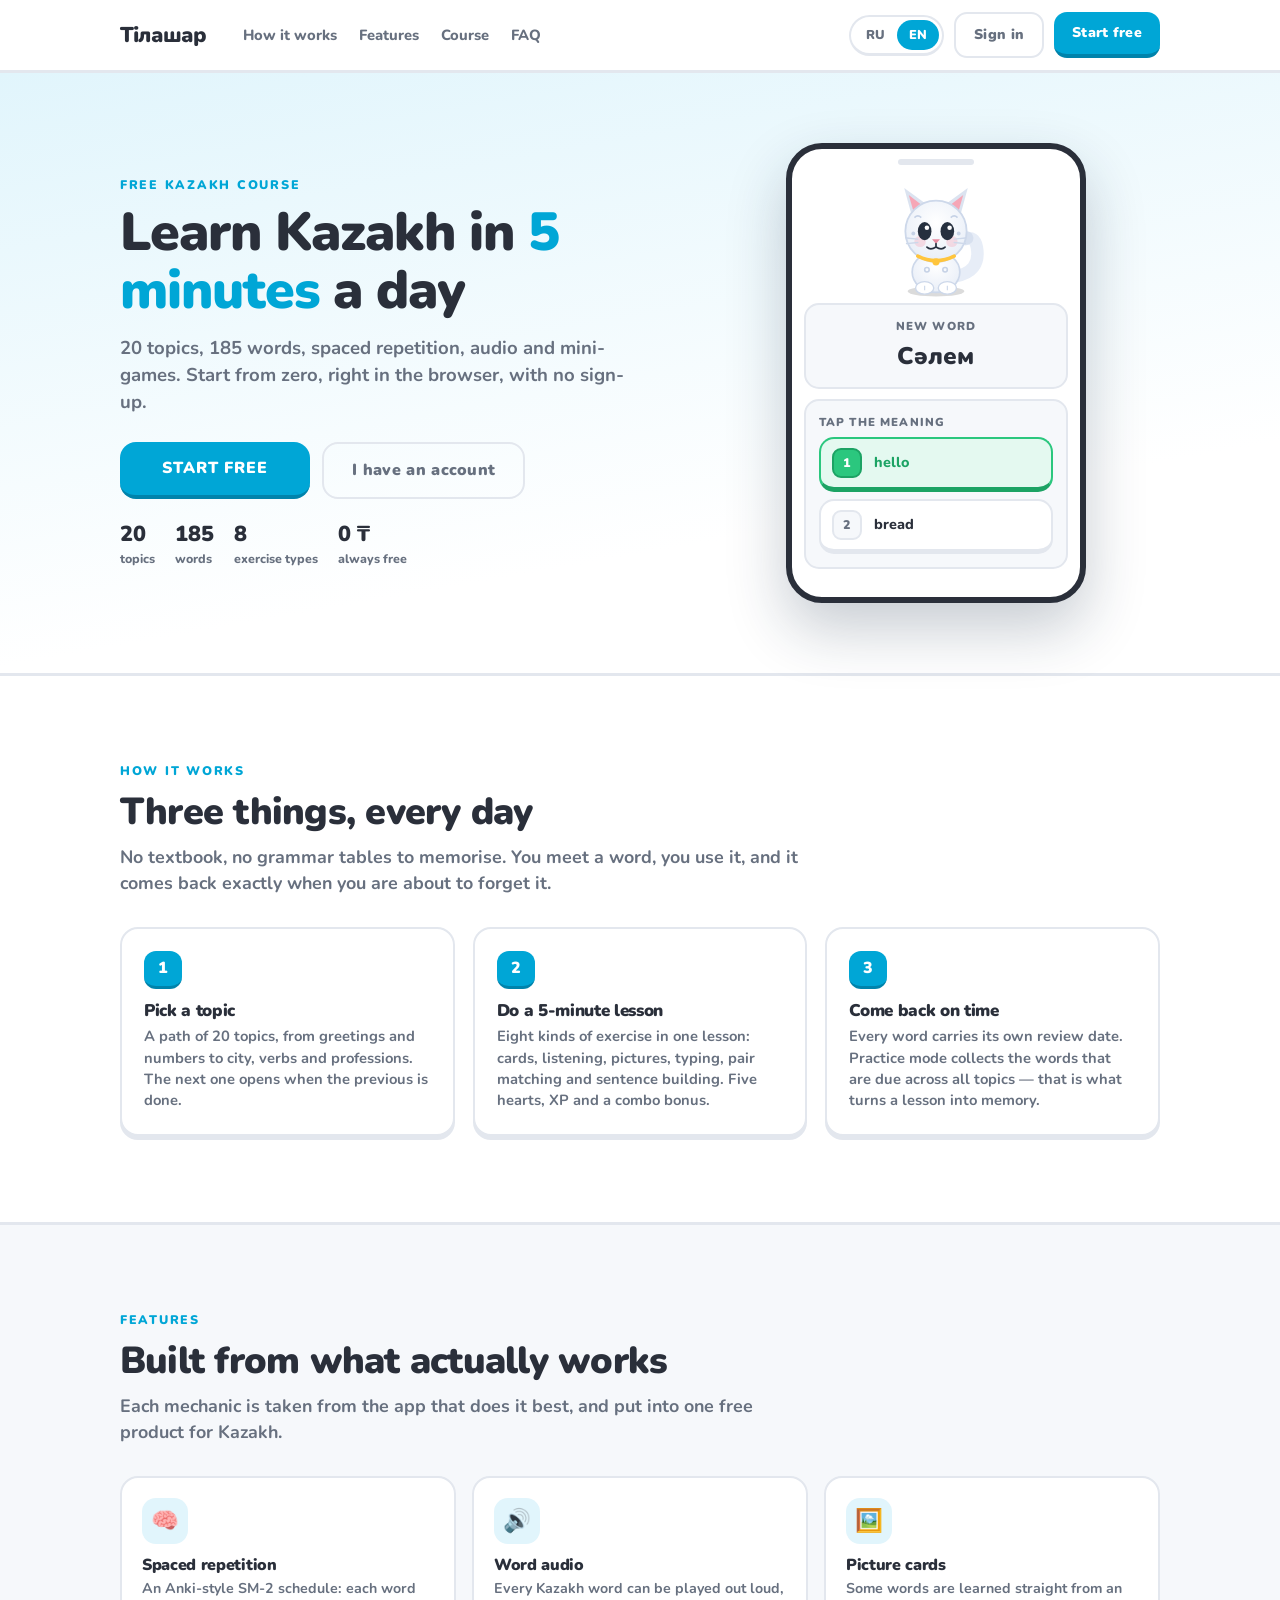
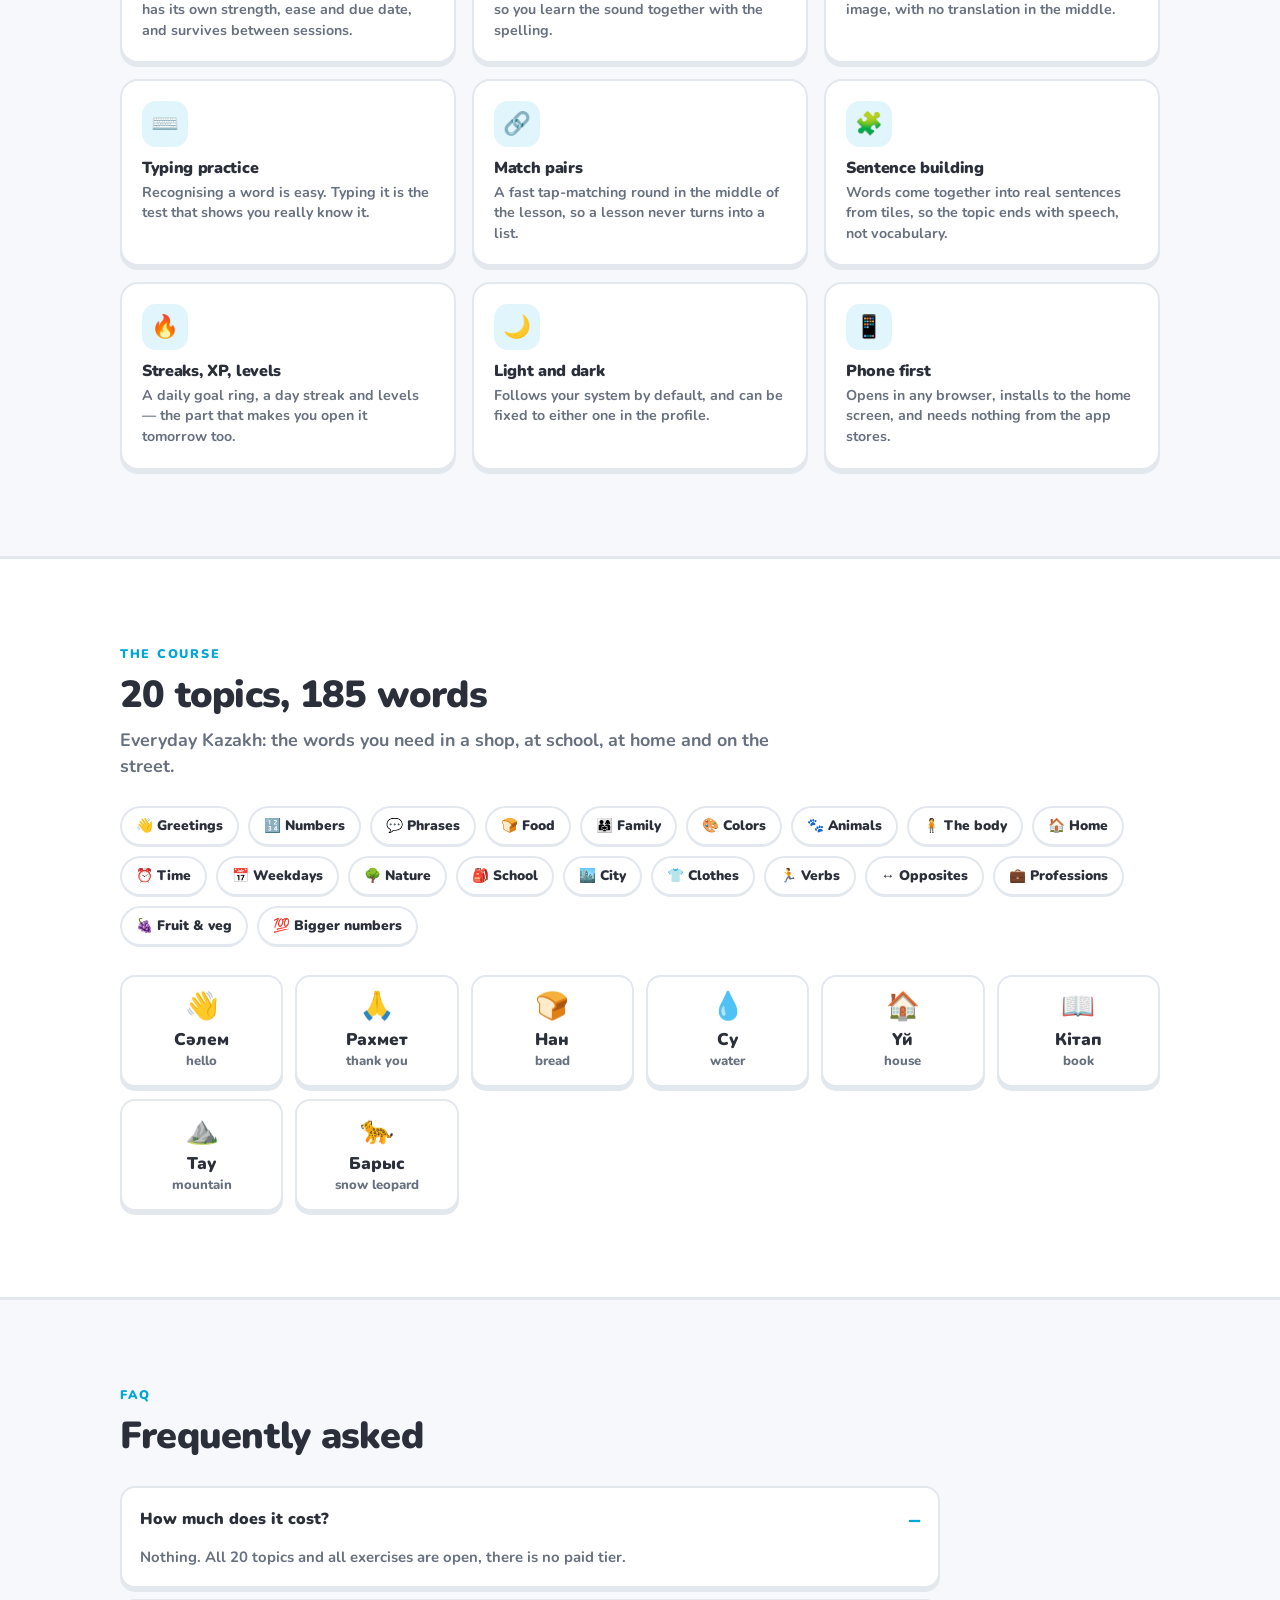
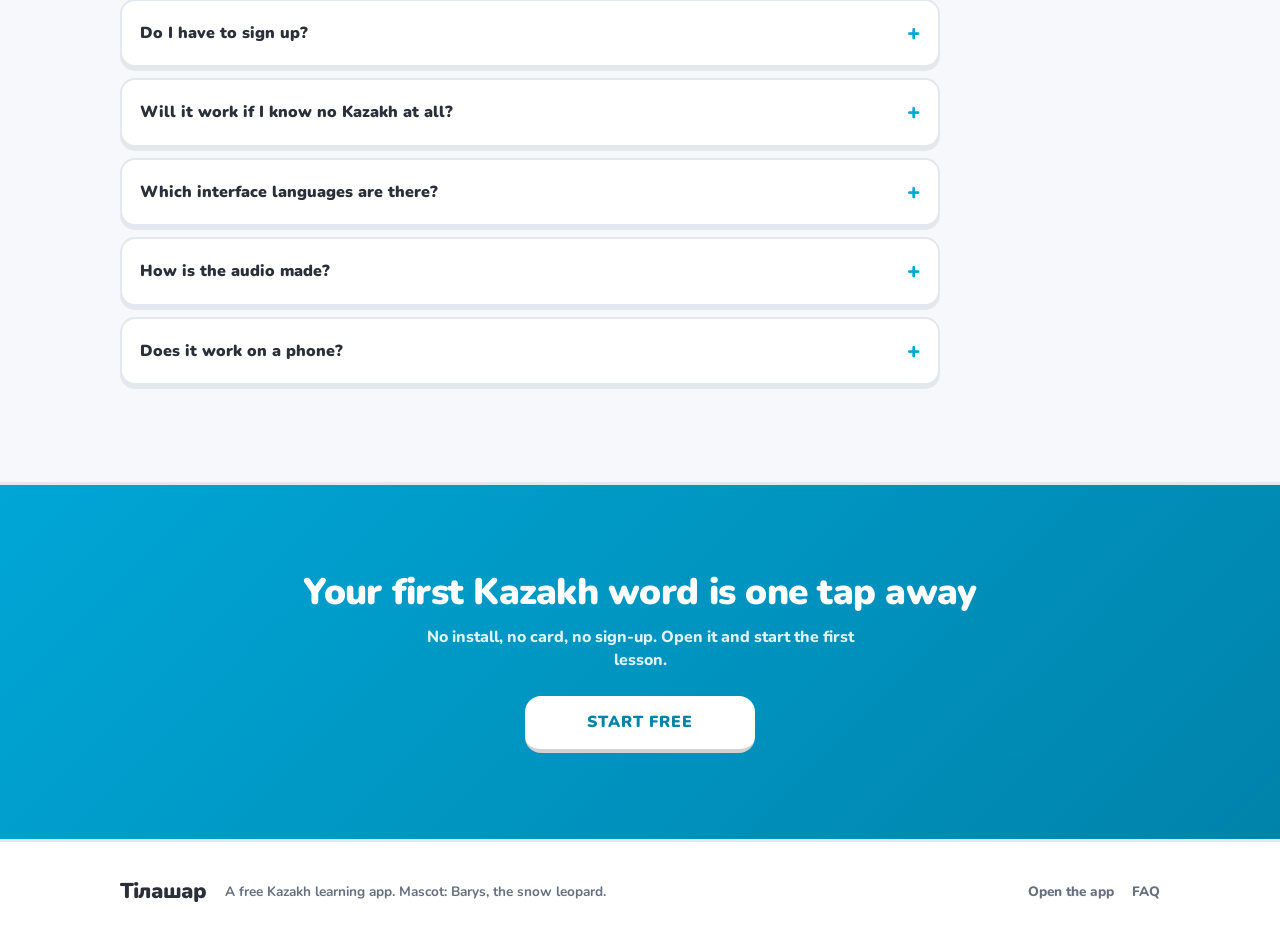
==== commit 1a91cc5b: "brand: drop the leopard mark, keep the wordmark Header and footer are now just "Тілашар" — no emoji " ====
--- a/index.html
+++ b/index.html
@@ -73,7 +73,7 @@
 <!-- ══ NAV ═══════════════════════════════════════════════════════ -->
 <header class="nav">
   <div class="nav__in">
-    <a class="logo" href="/"><span class="logo__mark">🐆</span>Тілашар</a>
+    <a class="logo" href="/">Тілашар</a>
     <nav class="nav__links">
       <a href="#how" data-en="How it works">Как это работает</a>
       <a href="#features" data-en="Features">Возможности</a>
@@ -252,7 +252,7 @@
 <!-- ══ FOOTER ════════════════════════════════════════════════════ -->
 <footer class="foot2">
   <div class="wrap foot2__in">
-    <a class="logo" href="/"><span class="logo__mark">🐆</span>Тілашар</a>
+    <a class="logo" href="/">Тілашар</a>
     <p data-en="A free Kazakh learning app. Mascot: Barys, the snow leopard.">Бесплатное приложение для изучения казахского языка. Талисман — снежный барс Барыс.</p>
     <nav>
       <a href="app.html" data-en="Open the app">Открыть приложение</a>
@@ -282,5 +282,11 @@
   document.getElementById("heroMascot").innerHTML = MASCOT_CSS + MASCOT_SVG();
 })();
 </script>
+<script>
+/* Offline + installable. Registered late so it never delays first paint. */
+if ("serviceWorker" in navigator) {
+  addEventListener("load", () => navigator.serviceWorker.register("sw.js").catch(() => {}));
+}
+</script>
 </body>
 </html>
--- a/assets/landing.css
+++ b/assets/landing.css
@@ -10,9 +10,9 @@
 /* ── NAV ────────────────────────────────────────────────────────── */
 .nav{position:sticky;top:0;z-index:40;background:var(--panel);border-bottom:3px solid var(--cloud)}
 .nav__in{max-width:1080px;margin:0 auto;padding:12px 20px;display:flex;align-items:center;gap:14px}
-.logo{display:flex;align-items:center;gap:9px;font-weight:900;font-size:1.22rem;letter-spacing:-.03em;color:var(--ink)}
-.logo__mark{width:36px;height:36px;border-radius:11px;display:flex;align-items:center;justify-content:center;
-  background:var(--brand);border-bottom:3px solid var(--brand-dk);font-size:1.1rem}
+.logo{display:inline-flex;align-items:center;font-weight:900;font-size:1.34rem;
+  letter-spacing:-.035em;color:var(--ink)}
+.logo:hover{color:var(--brand)}
 .nav__links{display:flex;gap:22px;margin-left:22px}
 .nav__links a{font-weight:800;font-size:.92rem;color:var(--slate)}
 .nav__links a:hover{color:var(--brand)}
